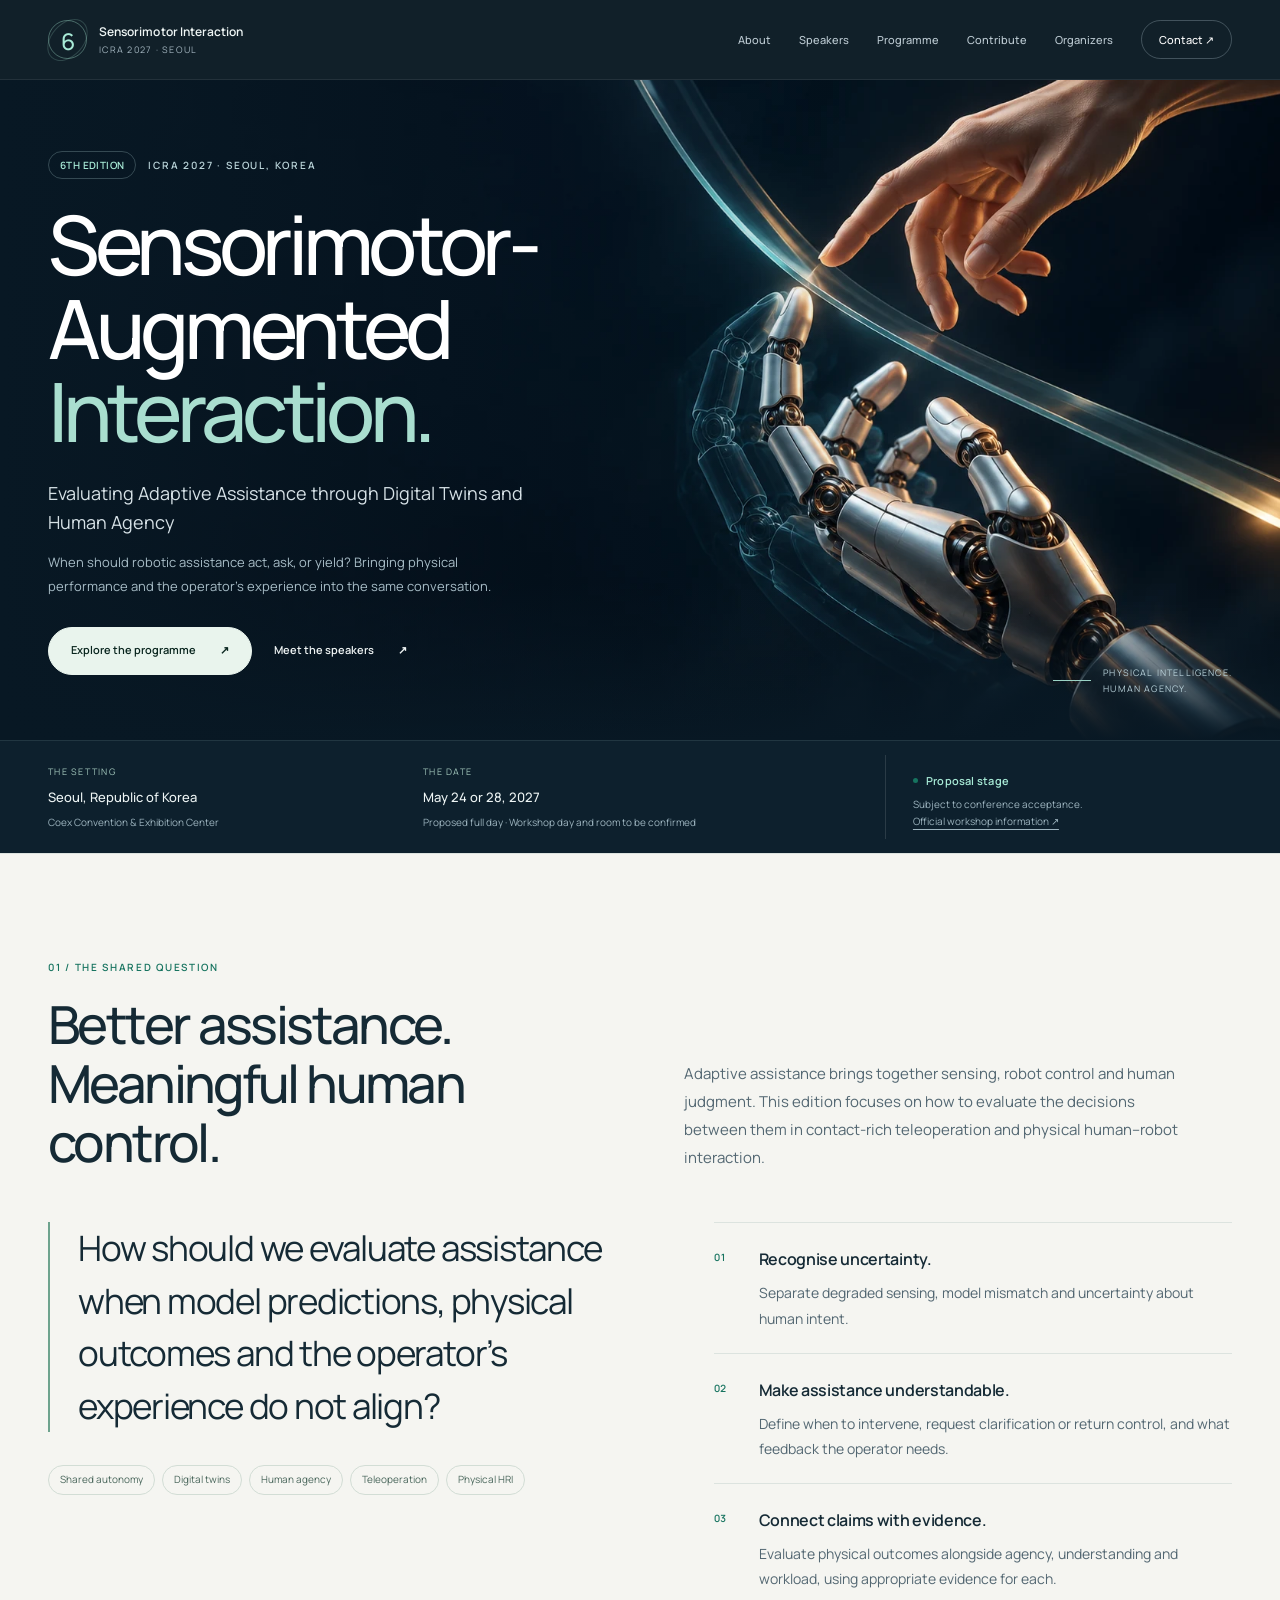
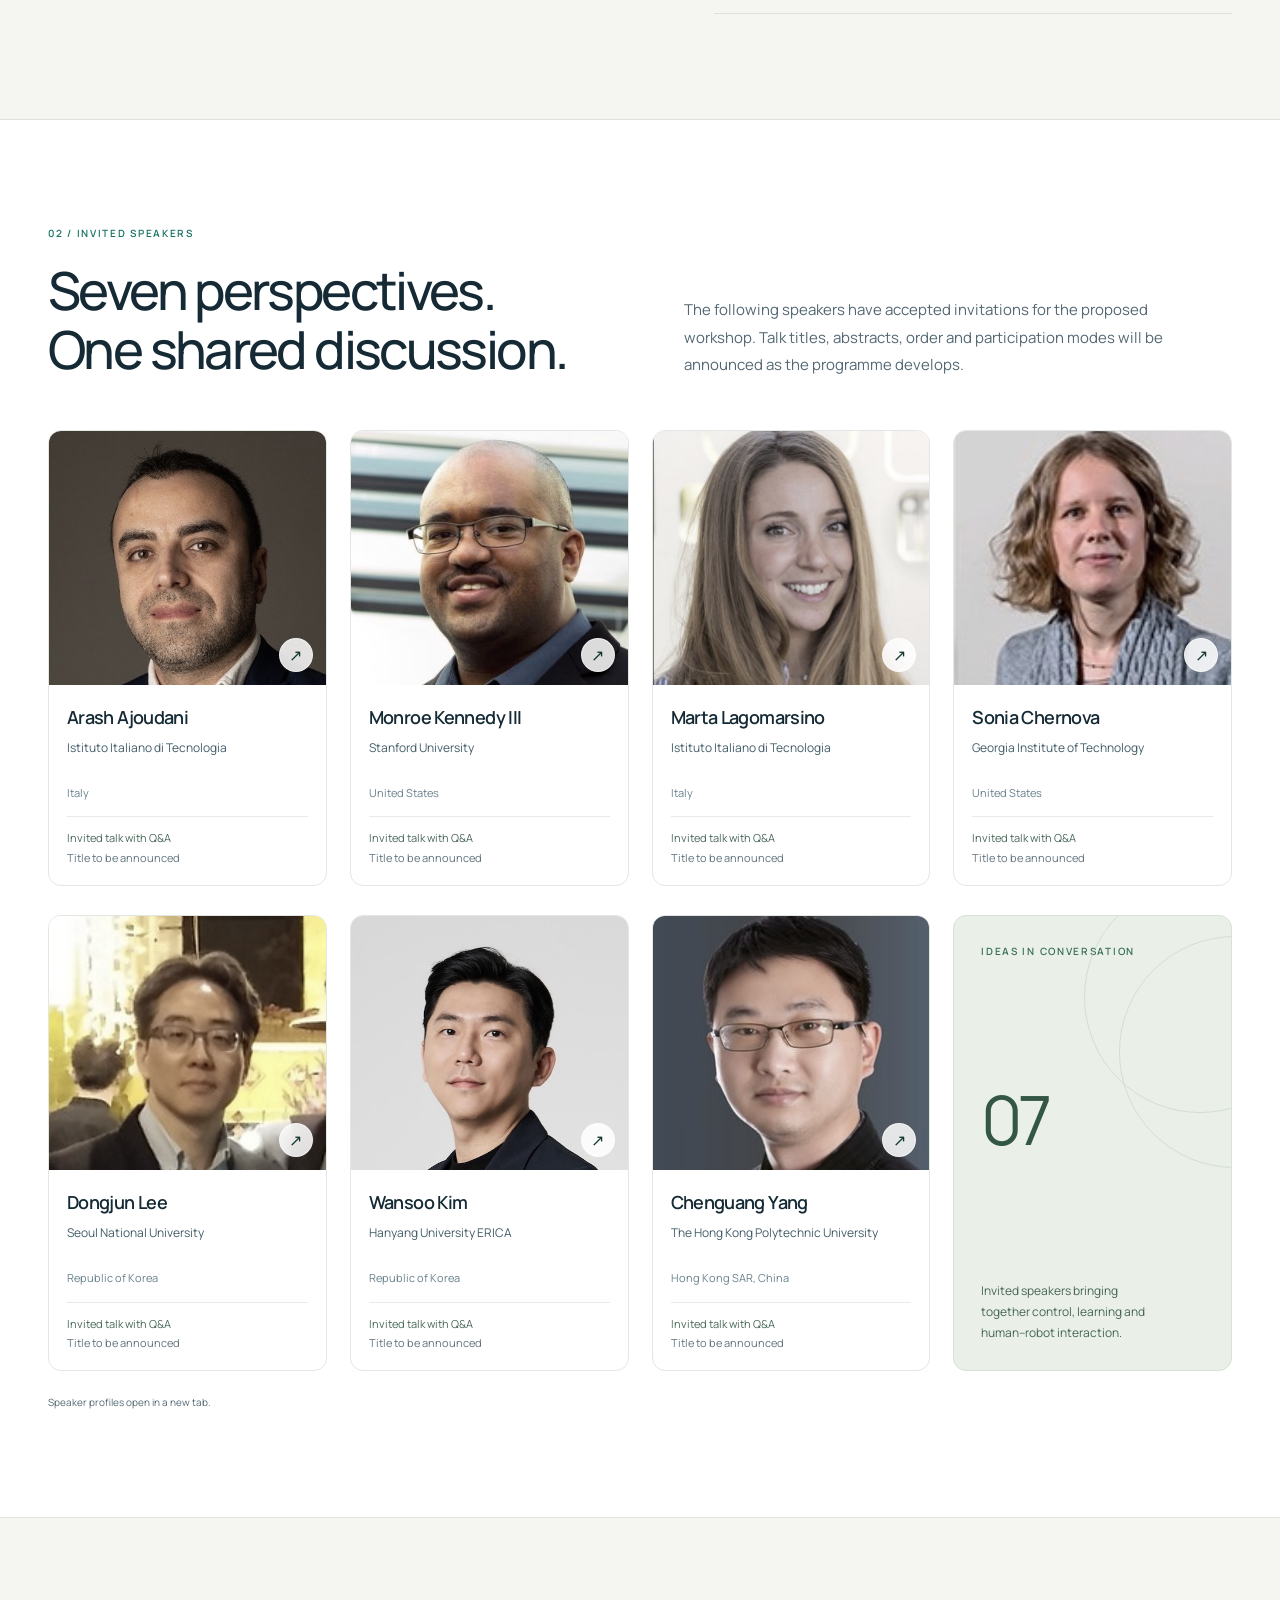
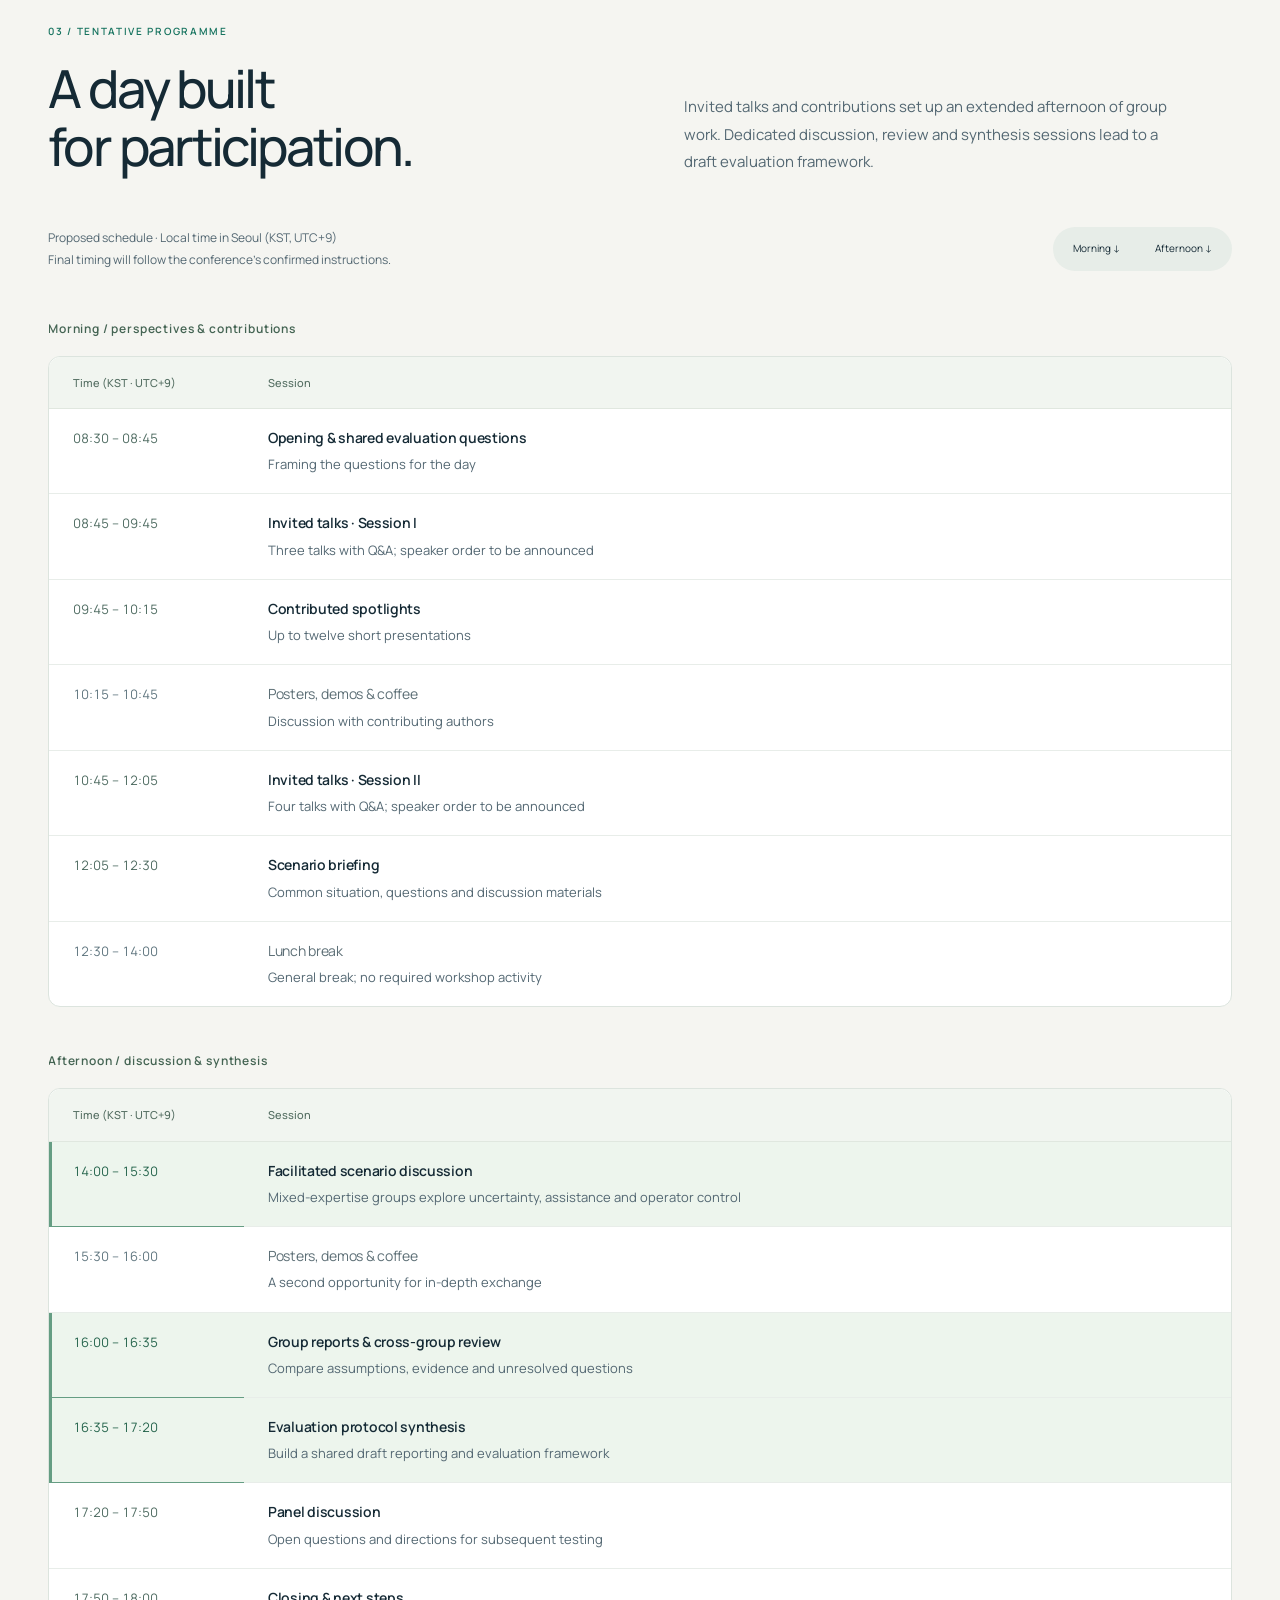
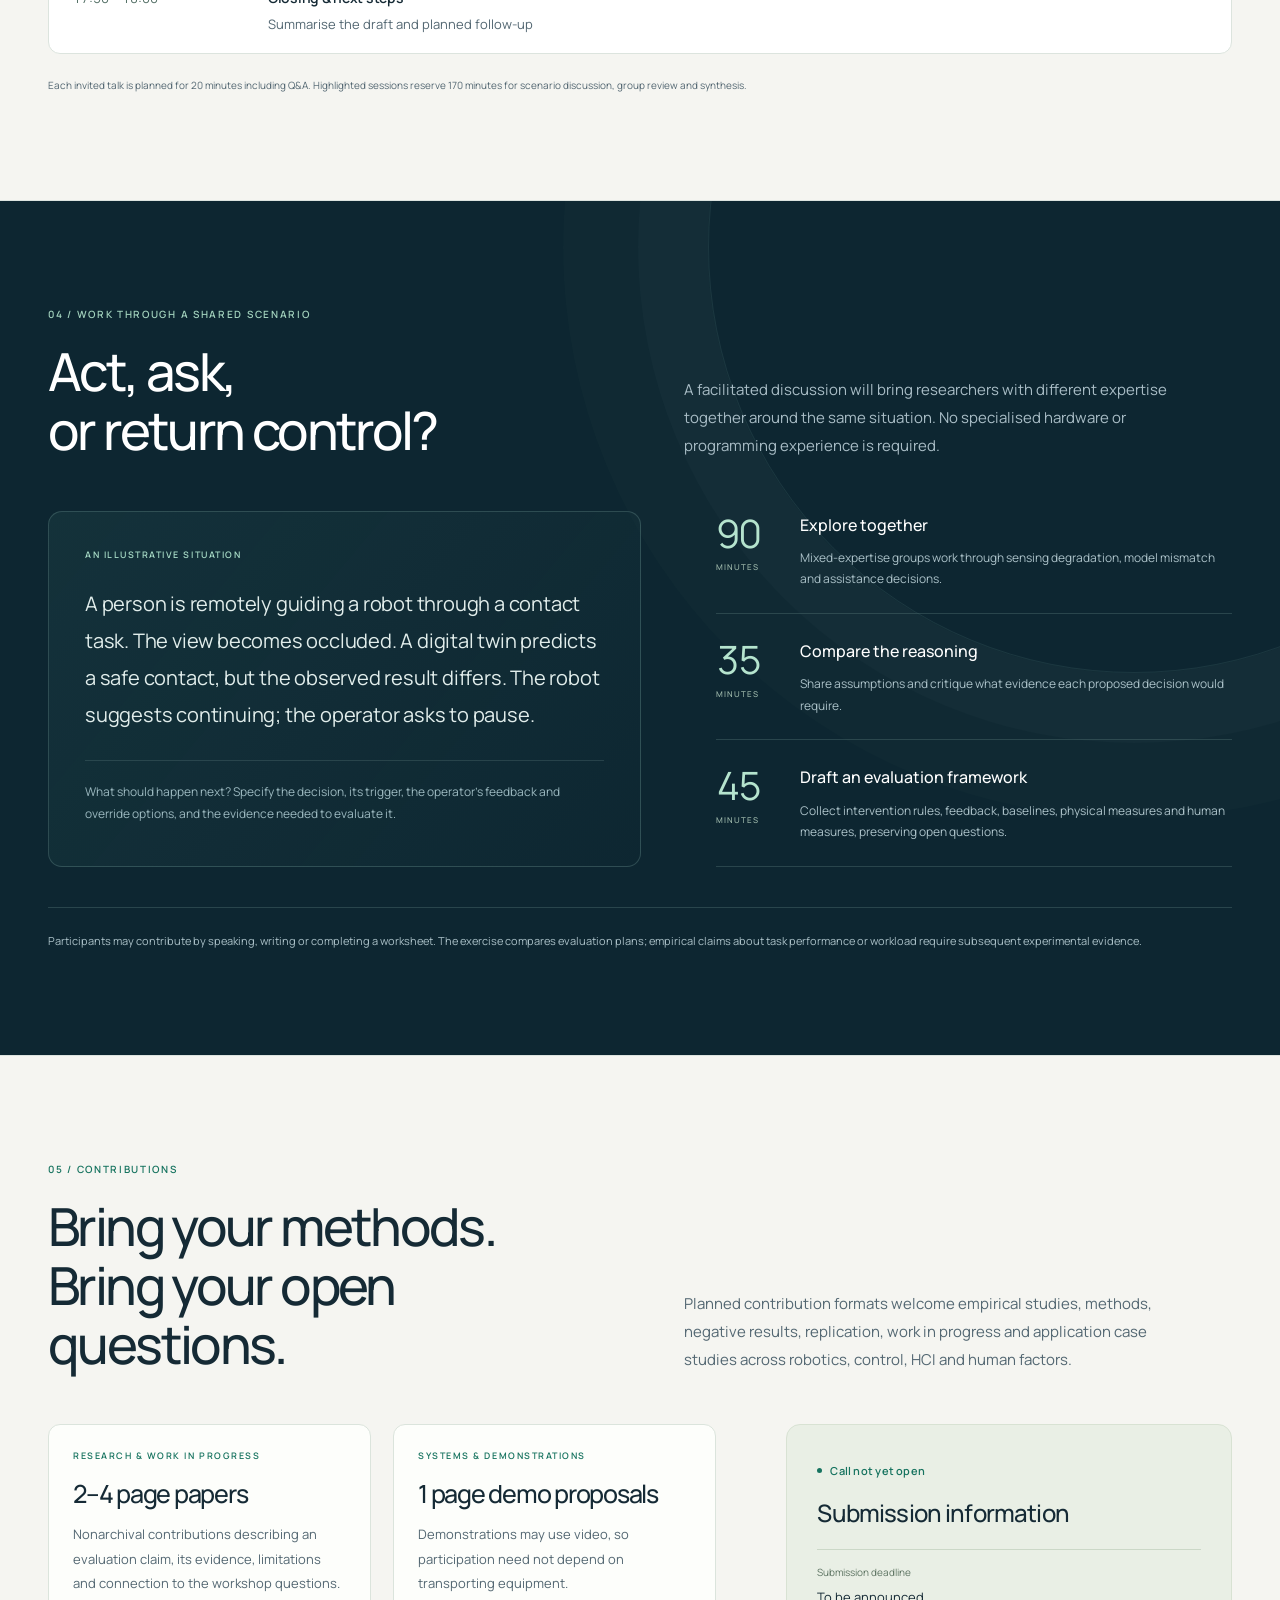
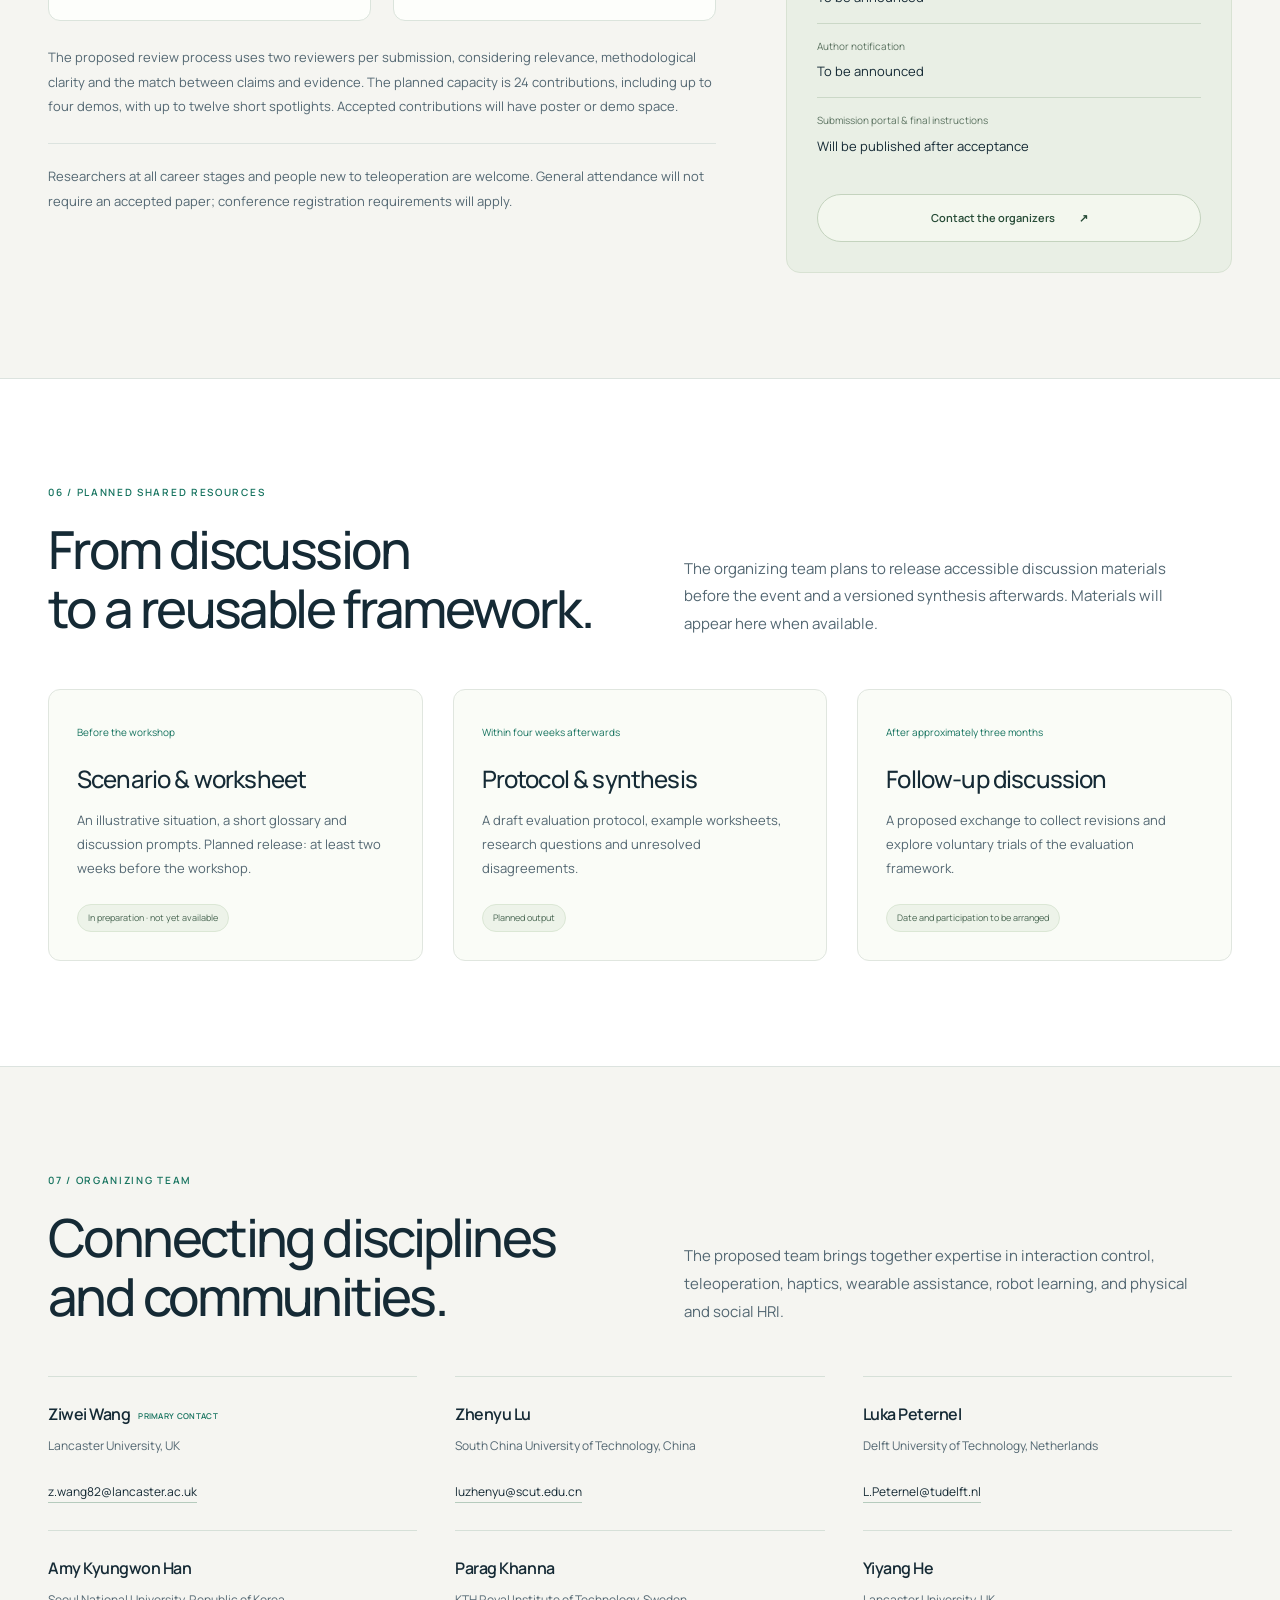
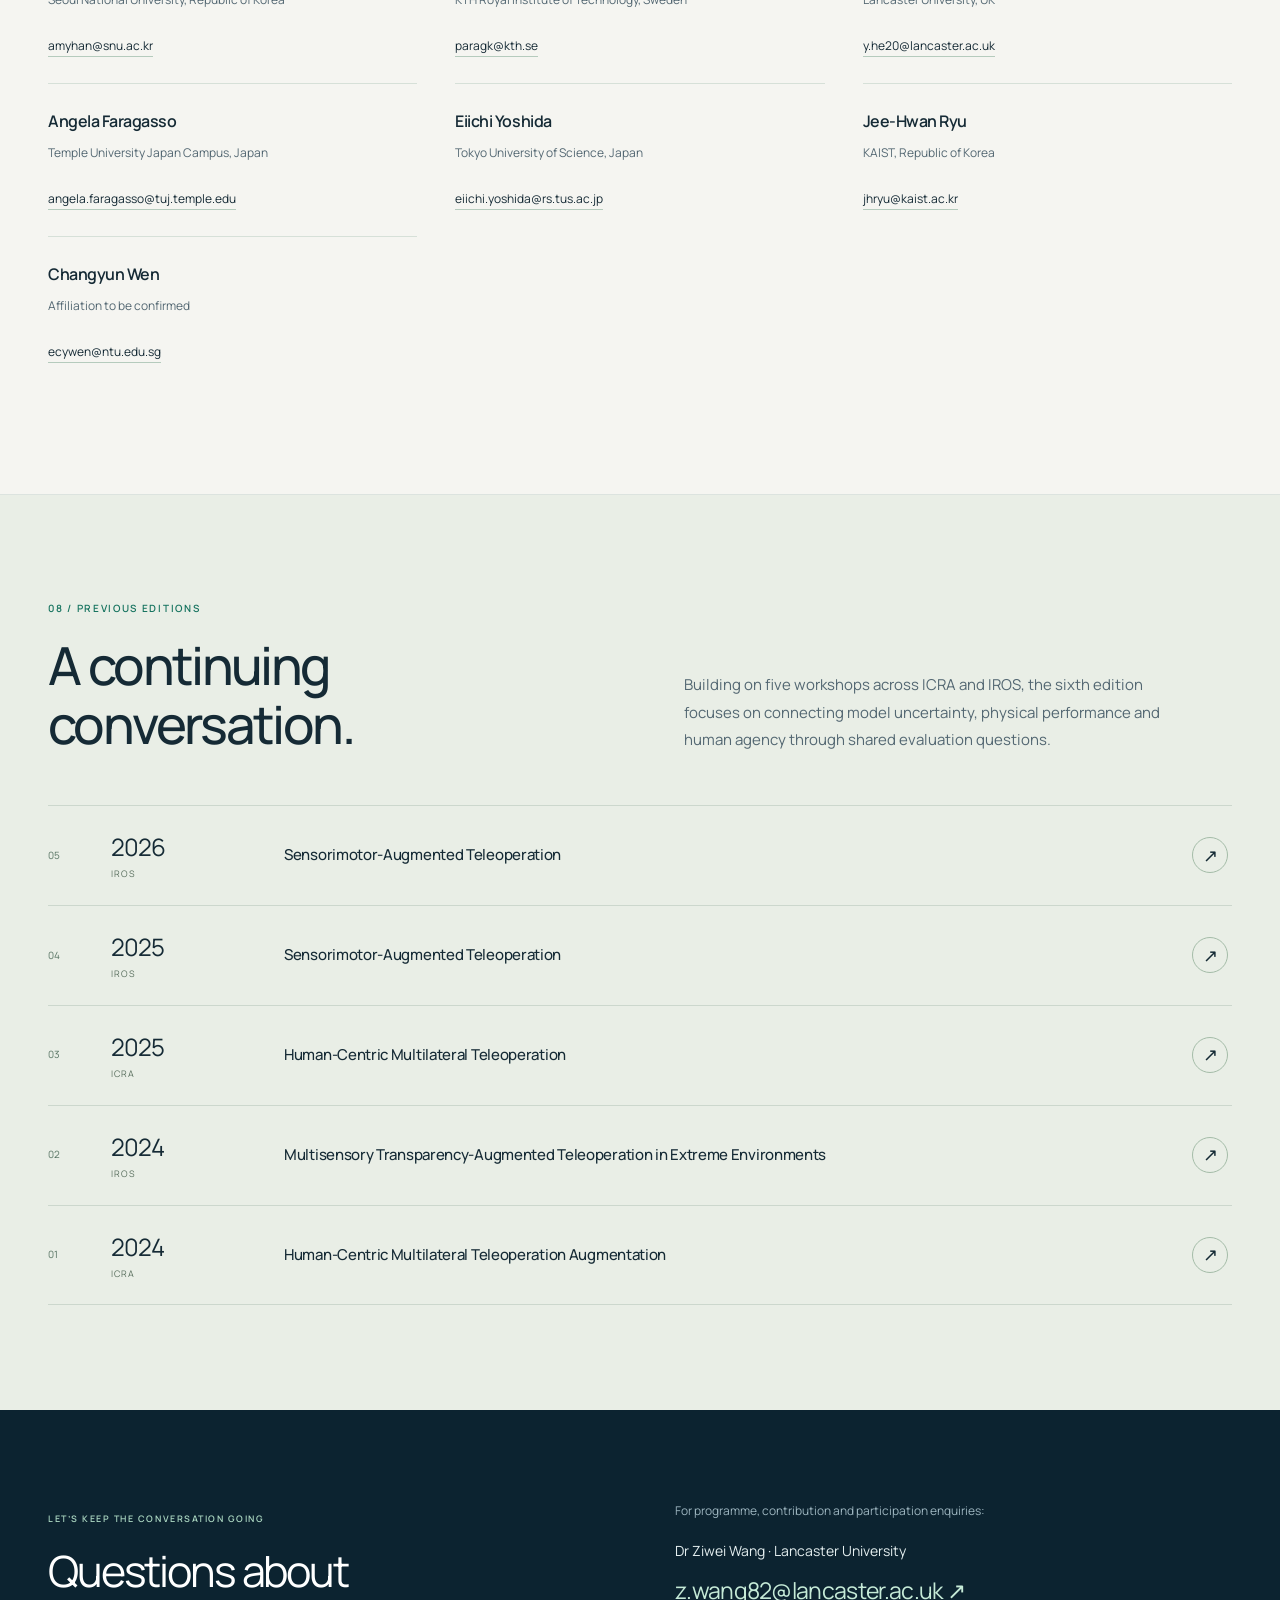
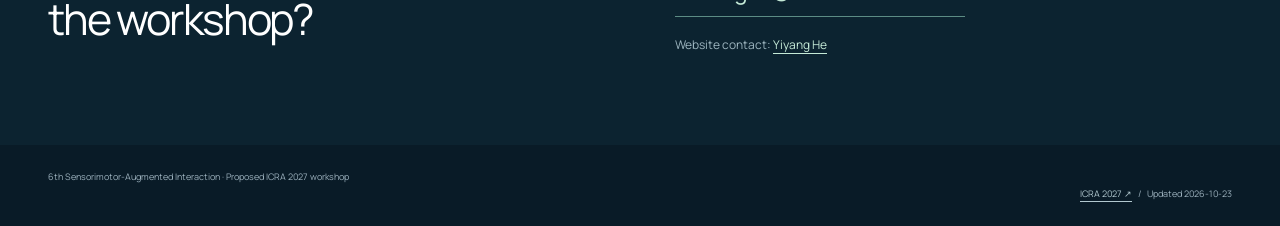
==== index.html @ 55c4aa2f "Refine workshop visual design and responsive presentation" ====
<!doctype html>
<html lang="en"><head><meta charset="utf-8"><meta name="viewport" content="width=device-width,initial-scale=1">
<title>6th Sensorimotor-Augmented Interaction | ICRA 2027 Workshop Proposal</title>
<meta name="description" content="Proposed ICRA 2027 workshop in Seoul on evaluating adaptive robotic assistance through digital twins and human agency. Speakers, tentative programme, contribution plans and organizers.">
<meta name="theme-color" content="#081824"><link rel="canonical" href="https://hyy2566.github.io/icra-workshop-6th-sai-2027/"><link rel="icon" href="favicon.svg" type="image/svg+xml">
<meta property="og:type" content="website"><meta property="og:title" content="6th Sensorimotor-Augmented Interaction · ICRA 2027"><meta property="og:description" content="Evaluating Adaptive Assistance through Digital Twins and Human Agency. Proposed full-day workshop, Seoul, May 2027."><meta property="og:url" content="https://hyy2566.github.io/icra-workshop-6th-sai-2027/">
<meta property="og:image" content="https://hyy2566.github.io/icra-workshop-6th-sai-2027/assets/hero-interaction-v2.webp"><meta property="og:image:alt" content="Conceptual illustration of human and robotic hands interacting through a digital twin">
<link rel="preload" href="assets/fonts/manrope-500.ttf" as="font" type="font/ttf" crossorigin><link rel="preload" href="assets/hero-interaction-v2.webp" as="image">
<link rel="stylesheet" href="style.css"><link rel="stylesheet" href="design.css"><script src="site.js" defer></script><noscript><style>.menu-toggle{display:none}@media(max-width:800px){.site-header{height:auto;position:static}.header-inner{flex-wrap:wrap;padding-block:18px}.nav{display:flex;position:static;padding:0;border:0}}</style></noscript></head>
<body><a class="skip" href="#main">Skip to content</a>
<header class="site-header"><div class="wrap header-inner"><a class="brand" href="#home" aria-label="6th Sensorimotor-Augmented Interaction home"><span class="brand-mark">6</span><span class="brand-text">Sensorimotor Interaction<small>ICRA 2027 · SEOUL</small></span></a>
<button class="menu-toggle" type="button" aria-expanded="false" aria-controls="main-nav">Menu +</button>
<nav class="nav" id="main-nav" aria-label="Main navigation"><a href="#about">About</a><a href="#speakers">Speakers</a><a href="#programme">Programme</a><a href="#contribute">Contribute</a><a href="#organizers">Organizers</a><a class="nav-contact" href="#contact">Contact ↗</a></nav></div></header>
<main id="main">
<section class="hero" id="home"><div class="hero-art"><img src="assets/hero-interaction-v2.webp" width="1672" height="941" alt="Conceptual illustration: a human hand and a robotic hand approaching a translucent digital twin" fetchpriority="high"></div><div class="wrap hero-main"><div class="hero-copy">
<span class="eyebrow hero-kicker"><span class="edition-pill">6th edition</span> ICRA 2027 · Seoul, Korea</span>
<h1><span>Sensorimotor-</span><span>Augmented</span><span class="hero-emphasis">Interaction.</span></h1>
<p class="subtitle">Evaluating Adaptive Assistance through Digital Twins and Human Agency</p>
<p class="intro">When should robotic assistance act, ask, or yield? Bringing physical performance and the operator’s experience into the same conversation.</p>
<div class="actions"><a class="button primary" href="#programme">Explore the programme <span aria-hidden="true">↗</span></a><a class="button secondary" href="#speakers">Meet the speakers <span aria-hidden="true">↗</span></a></div></div><div class="hero-caption">Physical intelligence.<br>Human agency.</div></div>
<div class="event-band"><div class="wrap event-strip"><div><span class="event-label">The setting</span><strong>Seoul, Republic of Korea</strong><small>Coex Convention &amp; Exhibition Center</small></div><div><span class="event-label">The date</span><strong>May 24 or 28, 2027</strong><small>Proposed full day · Workshop day and room to be confirmed</small></div><div class="status-cell"><span class="pill">Proposal stage</span><small>Subject to conference acceptance.<br><a href="https://2027.ieee-icra.org/contribute/call-for-workshop-and-tutorial/" target="_blank" rel="noopener noreferrer">Official workshop information ↗</a></small></div></div></div></section>

<section class="section" id="about"><div class="wrap"><div class="section-head"><div><span class="eyebrow">01 / The shared question</span><h2>Better assistance.<br>Meaningful human control.</h2></div><p>Adaptive assistance brings together sensing, robot control and human judgment. This edition focuses on how to evaluate the decisions between them in contact-rich teleoperation and physical human–robot interaction.</p></div>
<div class="question-panel"><div><p class="big-question">How should we evaluate assistance when model predictions, physical outcomes and the operator’s experience do not align?</p><div class="topic-tags"><span>Shared autonomy</span><span>Digital twins</span><span>Human agency</span><span>Teleoperation</span><span>Physical HRI</span></div></div>
<ol class="questions"><li><span class="num">01</span><div><strong>Recognise uncertainty.</strong><p>Separate degraded sensing, model mismatch and uncertainty about human intent.</p></div></li><li><span class="num">02</span><div><strong>Make assistance understandable.</strong><p>Define when to intervene, request clarification or return control, and what feedback the operator needs.</p></div></li><li><span class="num">03</span><div><strong>Connect claims with evidence.</strong><p>Evaluate physical outcomes alongside agency, understanding and workload, using appropriate evidence for each.</p></div></li></ol></div></div></section>

<section class="section speakers-section" id="speakers"><div class="wrap"><div class="section-head"><div><span class="eyebrow">02 / Invited speakers</span><h2>Seven perspectives.<br>One shared discussion.</h2></div><p>The following speakers have accepted invitations for the proposed workshop. Talk titles, abstracts, order and participation modes will be announced as the programme develops.</p></div>
<div class="speaker-grid"><article class="speaker" id="speaker-arash">
    <a class="speaker-portrait" href="https://www.iit.it/people-details/-/people/arash-ajoudani" target="_blank" rel="noopener noreferrer" aria-label="Arash Ajoudani: official profile (opens in a new tab)"><img class="speaker-photo" src="assets/people/arash.jpg" alt="Arash Ajoudani" width="360" height="360" loading="lazy"></a><div class="speaker-info">
    <h3><a href="https://www.iit.it/people-details/-/people/arash-ajoudani" target="_blank" rel="noopener noreferrer">Arash Ajoudani</a></h3>
    <p class="affiliation">Istituto Italiano di Tecnologia</p><p class="country">Italy</p>
    <p class="talk">Invited talk with Q&amp;A<br><span>Title to be announced</span></p></div></article><article class="speaker" id="speaker-monroe">
    <a class="speaker-portrait" href="https://profiles.stanford.edu/monroe-kennedy" target="_blank" rel="noopener noreferrer" aria-label="Monroe Kennedy III: official profile (opens in a new tab)"><img class="speaker-photo" src="assets/people/monroe.jpg" alt="Monroe Kennedy III" width="360" height="360" loading="lazy"></a><div class="speaker-info">
    <h3><a href="https://profiles.stanford.edu/monroe-kennedy" target="_blank" rel="noopener noreferrer">Monroe Kennedy III</a></h3>
    <p class="affiliation">Stanford University</p><p class="country">United States</p>
    <p class="talk">Invited talk with Q&amp;A<br><span>Title to be announced</span></p></div></article><article class="speaker" id="speaker-marta">
    <a class="speaker-portrait" href="https://www.iit.it/it/people-profile/-/people/marta-lagomarsino/" target="_blank" rel="noopener noreferrer" aria-label="Marta Lagomarsino: official profile (opens in a new tab)"><img class="speaker-photo" src="assets/people/marta.jpg" alt="Marta Lagomarsino" width="360" height="360" loading="lazy"></a><div class="speaker-info">
    <h3><a href="https://www.iit.it/it/people-profile/-/people/marta-lagomarsino/" target="_blank" rel="noopener noreferrer">Marta Lagomarsino</a></h3>
    <p class="affiliation">Istituto Italiano di Tecnologia</p><p class="country">Italy</p>
    <p class="talk">Invited talk with Q&amp;A<br><span>Title to be announced</span></p></div></article><article class="speaker" id="speaker-sonia">
    <a class="speaker-portrait" href="https://www.cc.gatech.edu/people/sonia-chernova" target="_blank" rel="noopener noreferrer" aria-label="Sonia Chernova: official profile (opens in a new tab)"><img class="speaker-photo" src="assets/people/sonia.jpg" alt="Sonia Chernova" width="360" height="360" loading="lazy"></a><div class="speaker-info">
    <h3><a href="https://www.cc.gatech.edu/people/sonia-chernova" target="_blank" rel="noopener noreferrer">Sonia Chernova</a></h3>
    <p class="affiliation">Georgia Institute of Technology</p><p class="country">United States</p>
    <p class="talk">Invited talk with Q&amp;A<br><span>Title to be announced</span></p></div></article><article class="speaker" id="speaker-dongjun">
    <a class="speaker-portrait" href="https://www.inrol.snu.ac.kr/dongjun-lee" target="_blank" rel="noopener noreferrer" aria-label="Dongjun Lee: official profile (opens in a new tab)"><img class="speaker-photo" src="assets/people/dongjun.jpg" alt="Dongjun Lee" width="360" height="360" loading="lazy"></a><div class="speaker-info">
    <h3><a href="https://www.inrol.snu.ac.kr/dongjun-lee" target="_blank" rel="noopener noreferrer">Dongjun Lee</a></h3>
    <p class="affiliation">Seoul National University</p><p class="country">Republic of Korea</p>
    <p class="talk">Invited talk with Q&amp;A<br><span>Title to be announced</span></p></div></article><article class="speaker" id="speaker-wansoo">
    <a class="speaker-portrait" href="https://harco.hanyang.ac.kr/team/" target="_blank" rel="noopener noreferrer" aria-label="Wansoo Kim: official profile (opens in a new tab)"><img class="speaker-photo" src="assets/people/wansoo.jpg" alt="Wansoo Kim" width="360" height="360" loading="lazy"></a><div class="speaker-info">
    <h3><a href="https://harco.hanyang.ac.kr/team/" target="_blank" rel="noopener noreferrer">Wansoo Kim</a></h3>
    <p class="affiliation">Hanyang University ERICA</p><p class="country">Republic of Korea</p>
    <p class="talk">Invited talk with Q&amp;A<br><span>Title to be announced</span></p></div></article><article class="speaker" id="speaker-chenguang">
    <a class="speaker-portrait" href="https://www.polyu.edu.hk/comp/people/academic-staff/prof-yang-chenguang-charlie/" target="_blank" rel="noopener noreferrer" aria-label="Chenguang Yang: official profile (opens in a new tab)"><img class="speaker-photo" src="assets/people/chenguang.jpg" alt="Chenguang Yang" width="360" height="360" loading="lazy"></a><div class="speaker-info">
    <h3><a href="https://www.polyu.edu.hk/comp/people/academic-staff/prof-yang-chenguang-charlie/" target="_blank" rel="noopener noreferrer">Chenguang Yang</a></h3>
    <p class="affiliation">The Hong Kong Polytechnic University</p><p class="country">Hong Kong SAR, China</p>
    <p class="talk">Invited talk with Q&amp;A<br><span>Title to be announced</span></p></div></article><aside class="speaker-note"><span class="eyebrow">Ideas in conversation</span><span class="large">07</span><p>Invited speakers bringing together control, learning and human–robot interaction.</p></aside></div>
<p class="footnote">Speaker profiles open in a new tab.</p></div></section>

<section class="section" id="programme"><div class="wrap"><div class="section-head"><div><span class="eyebrow">03 / Tentative programme</span><h2>A day built<br>for participation.</h2></div><p>Invited talks and contributions set up an extended afternoon of group work. Dedicated discussion, review and synthesis sessions lead to a draft evaluation framework.</p></div>
<div class="programme-top"><p>Proposed schedule · Local time in Seoul (KST, UTC+9)<br>Final timing will follow the conference’s confirmed instructions.</p><div class="programme-links"><a href="#morning">Morning ↓</a><a href="#afternoon">Afternoon ↓</a></div></div>
<table class="schedule" id="morning"><caption>Morning / perspectives & contributions</caption><thead><tr><th scope="col">Time (KST · UTC+9)</th><th scope="col">Session</th></tr></thead><tbody><tr class="talk"><td>08:30 – 08:45</td><td><span class="session-title">Opening &amp; shared evaluation questions</span><span class="session-detail">Framing the questions for the day</span></td></tr><tr class="talk"><td>08:45 – 09:45</td><td><span class="session-title">Invited talks · Session I</span><span class="session-detail">Three talks with Q&amp;A; speaker order to be announced</span></td></tr><tr class="talk"><td>09:45 – 10:15</td><td><span class="session-title">Contributed spotlights</span><span class="session-detail">Up to twelve short presentations</span></td></tr><tr class="break"><td>10:15 – 10:45</td><td><span class="session-title">Posters, demos &amp; coffee</span><span class="session-detail">Discussion with contributing authors</span></td></tr><tr class="talk"><td>10:45 – 12:05</td><td><span class="session-title">Invited talks · Session II</span><span class="session-detail">Four talks with Q&amp;A; speaker order to be announced</span></td></tr><tr class="talk"><td>12:05 – 12:30</td><td><span class="session-title">Scenario briefing</span><span class="session-detail">Common situation, questions and discussion materials</span></td></tr><tr class="break"><td>12:30 – 14:00</td><td><span class="session-title">Lunch break</span><span class="session-detail">General break; no required workshop activity</span></td></tr></tbody></table>
<table class="schedule" id="afternoon"><caption>Afternoon / discussion & synthesis</caption><thead><tr><th scope="col">Time (KST · UTC+9)</th><th scope="col">Session</th></tr></thead><tbody><tr class="interactive"><td>14:00 – 15:30</td><td><span class="session-title">Facilitated scenario discussion</span><span class="session-detail">Mixed-expertise groups explore uncertainty, assistance and operator control</span></td></tr><tr class="break"><td>15:30 – 16:00</td><td><span class="session-title">Posters, demos &amp; coffee</span><span class="session-detail">A second opportunity for in-depth exchange</span></td></tr><tr class="interactive"><td>16:00 – 16:35</td><td><span class="session-title">Group reports &amp; cross-group review</span><span class="session-detail">Compare assumptions, evidence and unresolved questions</span></td></tr><tr class="interactive"><td>16:35 – 17:20</td><td><span class="session-title">Evaluation protocol synthesis</span><span class="session-detail">Build a shared draft reporting and evaluation framework</span></td></tr><tr class="talk"><td>17:20 – 17:50</td><td><span class="session-title">Panel discussion</span><span class="session-detail">Open questions and directions for subsequent testing</span></td></tr><tr class="talk"><td>17:50 – 18:00</td><td><span class="session-title">Closing &amp; next steps</span><span class="session-detail">Summarise the draft and planned follow-up</span></td></tr></tbody></table>
<p class="footnote">Each invited talk is planned for 20 minutes including Q&amp;A. Highlighted sessions reserve 170 minutes for scenario discussion, group review and synthesis.</p></div></section>

<section class="section discussion" id="discussion"><div class="wrap"><div class="section-head"><div><span class="eyebrow">04 / Work through a shared scenario</span><h2>Act, ask,<br>or return control?</h2></div><p>A facilitated discussion will bring researchers with different expertise together around the same situation. No specialised hardware or programming experience is required.</p></div>
<div class="discussion-layout"><div class="scenario"><span class="eyebrow">An illustrative situation</span><p>A person is remotely guiding a robot through a contact task. The view becomes occluded. A digital twin predicts a safe contact, but the observed result differs. The robot suggests continuing; the operator asks to pause.</p><small>What should happen next? Specify the decision, its trigger, the operator’s feedback and override options, and the evidence needed to evaluate it.</small></div>
<ol class="discussion-steps"><li><span class="minutes">90<small>MINUTES</small></span><div><strong>Explore together</strong><p>Mixed-expertise groups work through sensing degradation, model mismatch and assistance decisions.</p></div></li><li><span class="minutes">35<small>MINUTES</small></span><div><strong>Compare the reasoning</strong><p>Share assumptions and critique what evidence each proposed decision would require.</p></div></li><li><span class="minutes">45<small>MINUTES</small></span><div><strong>Draft an evaluation framework</strong><p>Collect intervention rules, feedback, baselines, physical measures and human measures, preserving open questions.</p></div></li></ol></div>
<p class="participation-note">Participants may contribute by speaking, writing or completing a worksheet. The exercise compares evaluation plans; empirical claims about task performance or workload require subsequent experimental evidence.</p></div></section>

<section class="section" id="contribute"><div class="wrap"><div class="section-head"><div><span class="eyebrow">05 / Contributions</span><h2>Bring your methods.<br>Bring your open questions.</h2></div><p>Planned contribution formats welcome empirical studies, methods, negative results, replication, work in progress and application case studies across robotics, control, HCI and human factors.</p></div>
<div class="contribution-layout"><div><div class="format-list"><article><span class="eyebrow">Research &amp; work in progress</span><h3>2–4 page papers</h3><p>Nonarchival contributions describing an evaluation claim, its evidence, limitations and connection to the workshop questions.</p></article><article><span class="eyebrow">Systems &amp; demonstrations</span><h3>1 page demo proposals</h3><p>Demonstrations may use video, so participation need not depend on transporting equipment.</p></article></div><p class="review-copy">The proposed review process uses two reviewers per submission, considering relevance, methodological clarity and the match between claims and evidence. The planned capacity is 24 contributions, including up to four demos, with up to twelve short spotlights. Accepted contributions will have poster or demo space.</p><p class="review-copy">Researchers at all career stages and people new to teleoperation are welcome. General attendance will not require an accepted paper; conference registration requirements will apply.</p></div>
<aside class="call-status"><span class="pill">Call not yet open</span><h3>Submission information</h3><dl><div><dt>Submission deadline</dt><dd>To be announced</dd></div><div><dt>Author notification</dt><dd>To be announced</dd></div><div><dt>Submission portal &amp; final instructions</dt><dd>Will be published after acceptance</dd></div></dl><a class="button secondary" href="mailto:z.wang82@lancaster.ac.uk?subject=ICRA%202027%20workshop%20enquiry">Contact the organizers <span aria-hidden="true">↗</span></a></aside></div></div></section>

<section class="section speakers-section" id="resources"><div class="wrap"><div class="section-head"><div><span class="eyebrow">06 / Planned shared resources</span><h2>From discussion<br>to a reusable framework.</h2></div><p>The organizing team plans to release accessible discussion materials before the event and a versioned synthesis afterwards. Materials will appear here when available.</p></div>
<div class="resource-list"><article class="resource-item"><small>Before the workshop</small><h3>Scenario &amp; worksheet</h3><p>An illustrative situation, a short glossary and discussion prompts. Planned release: at least two weeks before the workshop.</p><span class="resource-status">In preparation · not yet available</span></article><article class="resource-item"><small>Within four weeks afterwards</small><h3>Protocol &amp; synthesis</h3><p>A draft evaluation protocol, example worksheets, research questions and unresolved disagreements.</p><span class="resource-status">Planned output</span></article><article class="resource-item"><small>After approximately three months</small><h3>Follow-up discussion</h3><p>A proposed exchange to collect revisions and explore voluntary trials of the evaluation framework.</p><span class="resource-status">Date and participation to be arranged</span></article></div></div></section>

<section class="section" id="organizers"><div class="wrap"><div class="section-head"><div><span class="eyebrow">07 / Organizing team</span><h2>Connecting disciplines<br>and communities.</h2></div><p>The proposed team brings together expertise in interaction control, teleoperation, haptics, wearable assistance, robot learning, and physical and social HRI.</p></div><div class="organizer-grid"><article class="organizer"><h3>Ziwei Wang<span class="role">Primary contact</span></h3><p>Lancaster University, UK</p><a href="mailto:z.wang82@lancaster.ac.uk">z.wang82@lancaster.ac.uk</a></article><article class="organizer"><h3>Zhenyu Lu</h3><p>South China University of Technology, China</p><a href="mailto:luzhenyu@scut.edu.cn">luzhenyu@scut.edu.cn</a></article><article class="organizer"><h3>Luka Peternel</h3><p>Delft University of Technology, Netherlands</p><a href="mailto:L.Peternel@tudelft.nl">L.Peternel@tudelft.nl</a></article><article class="organizer"><h3>Amy Kyungwon Han</h3><p>Seoul National University, Republic of Korea</p><a href="mailto:amyhan@snu.ac.kr">amyhan@snu.ac.kr</a></article><article class="organizer"><h3>Parag Khanna</h3><p>KTH Royal Institute of Technology, Sweden</p><a href="mailto:paragk@kth.se">paragk@kth.se</a></article><article class="organizer"><h3>Yiyang He</h3><p>Lancaster University, UK</p><a href="mailto:y.he20@lancaster.ac.uk">y.he20@lancaster.ac.uk</a></article><article class="organizer"><h3>Angela Faragasso</h3><p>Temple University Japan Campus, Japan</p><a href="mailto:angela.faragasso@tuj.temple.edu">angela.faragasso@tuj.temple.edu</a></article><article class="organizer"><h3>Eiichi Yoshida</h3><p>Tokyo University of Science, Japan</p><a href="mailto:eiichi.yoshida@rs.tus.ac.jp">eiichi.yoshida@rs.tus.ac.jp</a></article><article class="organizer"><h3>Jee-Hwan Ryu</h3><p>KAIST, Republic of Korea</p><a href="mailto:jhryu@kaist.ac.kr">jhryu@kaist.ac.kr</a></article><article class="organizer"><h3>Changyun Wen</h3><p>Affiliation to be confirmed</p><a href="mailto:ecywen@ntu.edu.sg">ecywen@ntu.edu.sg</a></article></div></div></section>

<section class="section previous-section" id="previous"><div class="wrap"><div class="section-head"><div><span class="eyebrow">08 / Previous editions</span><h2>A continuing conversation.</h2></div><p>Building on five workshops across ICRA and IROS, the sixth edition focuses on connecting model uncertainty, physical performance and human agency through shared evaluation questions.</p></div><div><a class="edition" href="https://hyy2566.github.io/iros-workshop-5th-sat-2026/" target="_blank" rel="noopener noreferrer"><span class="edition-no">05</span><span class="year">2026<small>IROS</small></span><strong>Sensorimotor-Augmented Teleoperation</strong><span class="arrow" aria-hidden="true">↗</span></a><a class="edition" href="https://sites.google.com/view/iros-workshop-4th-sat-2025" target="_blank" rel="noopener noreferrer"><span class="edition-no">04</span><span class="year">2025<small>IROS</small></span><strong>Sensorimotor-Augmented Teleoperation</strong><span class="arrow" aria-hidden="true">↗</span></a><a class="edition" href="https://sites.google.com/view/icra-2025-workshop/home" target="_blank" rel="noopener noreferrer"><span class="edition-no">03</span><span class="year">2025<small>ICRA</small></span><strong>Human-Centric Multilateral Teleoperation</strong><span class="arrow" aria-hidden="true">↗</span></a><a class="edition" href="https://sites.google.com/view/iros24-ws-multisensory/home" target="_blank" rel="noopener noreferrer"><span class="edition-no">02</span><span class="year">2024<small>IROS</small></span><strong>Multisensory Transparency-Augmented Teleoperation in Extreme Environments</strong><span class="arrow" aria-hidden="true">↗</span></a><a class="edition" href="https://sites.google.com/view/humancentricicra2024/home" target="_blank" rel="noopener noreferrer"><span class="edition-no">01</span><span class="year">2024<small>ICRA</small></span><strong>Human-Centric Multilateral Teleoperation Augmentation</strong><span class="arrow" aria-hidden="true">↗</span></a></div></div></section>

<section class="contact" id="contact"><div class="wrap contact-inner"><div><span class="eyebrow">Let’s keep the conversation going</span><h2>Questions about<br>the workshop?</h2></div><div><p>For programme, contribution and participation enquiries:</p><p class="contact-name">Dr Ziwei Wang · Lancaster University</p><a class="contact-email" href="mailto:z.wang82@lancaster.ac.uk">z.wang82@lancaster.ac.uk ↗</a><p>Website contact: <a href="mailto:y.he20@lancaster.ac.uk">Yiyang He</a></p></div></div></section>
</main><footer class="footer"><div class="wrap footer-inner"><p>6th Sensorimotor-Augmented Interaction · Proposed ICRA 2027 workshop</p><p><a href="https://2027.ieee-icra.org/" target="_blank" rel="noopener noreferrer">ICRA 2027 ↗</a> &nbsp; / &nbsp; Updated 2026-10-23</p></div></footer>
</body></html>
---- style.css ----
@charset "UTF-8";
:root{--ink:#102b3d;--muted:#50636e;--paper:#f7f5ef;--white:#fff;--navy:#102c3b;--line:#d5ddd9;--mint:#7edbcc;--coral:#c7492c;--pale:#e7f2ed;--max:1180px}
*{box-sizing:border-box}html{scroll-behavior:smooth;scroll-padding-top:100px}body{margin:0;color:var(--ink);background:var(--paper);font-family:"Segoe UI",Arial,sans-serif;font-size:16px;line-height:1.65}a{color:inherit;text-underline-offset:4px}a:hover{color:var(--coral)}button{font:inherit}button,a{-webkit-tap-highlight-color:transparent}button:focus-visible,a:focus-visible,summary:focus-visible{outline:3px solid #c7492c;outline-offset:5px}img{display:block;max-width:100%}h1,h2,h3,p{margin:0}h1,h2,h3{line-height:1.12;letter-spacing:-.035em}h2{font-size:clamp(32px,4vw,48px);font-weight:600}h3{font-size:22px;font-weight:600}p+p{margin-top:17px}.wrap{width:min(var(--max),calc(100% - 80px));margin-inline:auto}.eyebrow{display:block;font-size:12px;font-weight:700;letter-spacing:.16em;text-transform:uppercase;line-height:1.6}.muted{color:var(--muted)}.skip{position:fixed;left:12px;top:-100px;z-index:99;background:white;padding:10px}.skip:focus{top:10px}.site-header{height:84px;background:var(--paper);border-bottom:1px solid var(--line);position:sticky;top:0;z-index:20}.header-inner{height:100%;display:flex;justify-content:space-between;align-items:center;gap:20px}.brand{display:flex;align-items:center;gap:12px;text-decoration:none}.brand-mark{display:grid;place-items:center;width:38px;height:38px;background:var(--navy);color:var(--mint);font-weight:650;font-size:19px;letter-spacing:-.06em;border-radius:50%}.brand-text{font-size:14px;line-height:1.25;font-weight:650}.brand-text small{display:block;font-weight:400;font-size:11px;letter-spacing:.11em;margin-top:4px}.nav{display:flex;align-items:center;gap:25px}.nav a{font-size:13px;font-weight:600;text-decoration:none}.nav a[aria-current]{color:var(--coral)}.nav .nav-contact{padding:8px 13px;border:1px solid var(--ink)}.menu-toggle{display:none;border:1px solid var(--line);background:transparent;padding:7px 12px;cursor:pointer}.hero{padding:64px 0 56px}.hero-grid{display:grid;grid-template-columns:1.12fr 1fr;align-items:center;gap:46px}.hero-kicker{color:var(--coral);margin-bottom:20px}.hero h1{font-size:clamp(46px,5.4vw,70px);font-weight:600;line-height:1.04;letter-spacing:-.05em}.hero h1 span{display:block}.hero .subtitle{font-size:20px;line-height:1.5;max-width:540px;margin-top:25px}.hero .intro{max-width:480px;color:var(--muted);font-size:15px;margin-top:16px}.actions{display:flex;flex-wrap:wrap;gap:12px;margin-top:28px}.button{display:inline-flex;justify-content:center;align-items:center;gap:22px;text-decoration:none;font-size:13px;font-weight:600;line-height:1.35;padding:15px 18px;min-height:48px;border:1px solid var(--ink);transition:background .2s,color .2s}.button.primary{background:var(--ink);color:white}.button.primary:hover{background:#244b5d;color:white}.button.secondary:hover{background:#e9ece7;color:var(--ink)}.hero-visual{background:var(--navy);color:white;position:relative;border-radius:2px;overflow:hidden}.visual-top{display:flex;justify-content:space-between;padding:20px 23px 0;font-size:10px;text-transform:uppercase;letter-spacing:.14em;color:#bed3d9}.hero-visual svg{width:100%;height:auto;display:block}.visual-bottom{padding:0 24px 24px;display:flex;align-items:center;gap:12px;font-size:12px;color:#e0eeed;line-height:1.45}.visual-dot{width:7px;height:7px;border-radius:100%;background:var(--mint);flex-shrink:0}.event-strip{display:grid;grid-template-columns:1fr 1.4fr 1.1fr;margin-top:45px;border-top:1px solid var(--line);padding-top:25px;gap:25px}.event-strip strong{display:block;font-size:15px;font-weight:600}.event-strip small{display:block;color:var(--muted);font-size:12px;margin-top:3px}.pill{display:inline-flex;align-items:center;gap:8px;color:var(--coral);font-size:12px;letter-spacing:.02em;font-weight:650}.pill:before{content:"";width:7px;height:7px;border-radius:50%;background:var(--coral)}section{scroll-margin-top:105px}.section{padding:90px 0;border-top:1px solid var(--line)}.section-head{display:grid;grid-template-columns:1fr 1fr;gap:70px;align-items:end;margin-bottom:42px}.section-head .eyebrow{margin-bottom:13px;color:var(--coral)}.section-head>p{font-size:16px;color:var(--muted);max-width:520px}.question-panel{display:grid;grid-template-columns:1.2fr 1fr;gap:64px;align-items:start}.big-question{font-size:clamp(25px,3vw,37px);line-height:1.3;letter-spacing:-.025em;font-weight:500;max-width:650px}.questions{margin:0;padding:0;list-style:none;border-top:1px solid var(--line)}.questions li{padding:19px 0;display:grid;grid-template-columns:30px 1fr;gap:12px;border-bottom:1px solid var(--line)}.questions .num{font-size:12px;color:var(--coral);padding-top:3px;font-weight:600}.questions strong{font-size:17px;font-weight:600;display:block;margin-bottom:5px}.questions p{font-size:14px;color:var(--muted)}.topic-tags{display:flex;flex-wrap:wrap;gap:9px;margin-top:32px}.topic-tags span{border:1px solid var(--line);border-radius:30px;padding:5px 12px;font-size:12px}.speakers-section{background:#fff}.speaker-grid{display:grid;grid-template-columns:repeat(4,minmax(0,1fr));gap:35px 24px}.speaker-photo{width:100%;aspect-ratio:1/1;object-fit:cover;object-position:center 25%;background:#e5ece7;filter:saturate(.65);transition:filter .2s}.speaker:hover .speaker-photo{filter:saturate(1)}.speaker h3{font-size:19px;letter-spacing:-.02em;margin-top:17px}.speaker h3 a{text-decoration:none}.speaker h3 .arrow{font-size:16px;color:var(--coral);margin-left:5px}.speaker .affiliation{font-size:13px;line-height:1.5;margin-top:7px;min-height:40px}.speaker .country{font-size:12px;color:var(--muted);margin-top:2px}.speaker .talk{font-size:12px;color:var(--muted);border-top:1px solid var(--line);padding-top:10px;margin-top:13px}.speaker-note{background:var(--pale);padding:26px;display:flex;flex-direction:column;justify-content:space-between;min-height:240px}.speaker-note .large{font-size:42px;line-height:1.2;letter-spacing:-.06em}.speaker-note p{font-size:14px;color:var(--muted);line-height:1.6}.footnote{font-size:12px;color:var(--muted);margin-top:24px;max-width:900px}.programme-top{display:flex;align-items:center;justify-content:space-between;border-bottom:1px solid var(--ink);gap:20px;padding-bottom:16px}.programme-top p{font-size:13px;color:var(--muted)}.programme-links{display:flex;gap:8px}.programme-links a{font-size:12px;text-decoration:none;border:1px solid var(--line);padding:6px 12px}.programme-links a:hover{background:var(--pale)}.schedule{width:100%;border-collapse:collapse}.schedule caption{text-align:left;padding:23px 0 10px;font-size:13px;font-weight:650;letter-spacing:.06em}.schedule th{text-align:left;padding:12px 18px 12px 0;font-size:12px;font-weight:600;color:var(--muted);border-bottom:1px solid var(--line)}.schedule td{padding:16px 18px 16px 0;border-bottom:1px solid var(--line);vertical-align:top}.schedule td:first-child{width:180px;font-size:14px;font-variant-numeric:tabular-nums;white-space:nowrap}.schedule .session-title{font-size:16px;font-weight:600;line-height:1.4;display:block}.schedule .session-detail{display:block;color:var(--muted);font-size:13px;margin-top:3px}.schedule .interactive{background:var(--pale)}.schedule .interactive td:first-child{padding-left:13px;border-left:3px solid #218476}.schedule .break .session-title{font-weight:400;color:var(--muted)}.discussion{background:var(--navy);color:#fff}.discussion .section-head .eyebrow{color:var(--mint)}.discussion .section-head>p{color:#c1d2d8}.discussion-layout{display:grid;grid-template-columns:1.2fr 1fr;gap:65px}.scenario{border:1px solid #46616e;padding:30px}.scenario .eyebrow{color:var(--mint);margin-bottom:18px}.scenario p{font-size:19px;line-height:1.6}.scenario small{display:block;color:#bbd0d5;margin-top:25px;line-height:1.6;font-size:13px}.discussion-steps{list-style:none;margin:0;padding:0}.discussion-steps li{display:grid;grid-template-columns:50px 1fr;gap:16px;border-bottom:1px solid #46616e;padding:20px 0}.discussion-steps li:first-child{padding-top:0}.discussion-steps .minutes{font-size:26px;color:var(--mint);line-height:1.2;letter-spacing:-.04em}.minutes small{display:block;font-size:10px;letter-spacing:.08em;margin-top:4px}.discussion-steps strong{font-size:17px;font-weight:600}.discussion-steps p{color:#c1d2d8;font-size:13px;margin-top:5px}.participation-note{margin-top:34px;padding-top:20px;border-top:1px solid #46616e;font-size:13px;color:#c1d2d8}.contribution-layout{display:grid;grid-template-columns:1.5fr 1fr;gap:65px}.format-list{display:grid;grid-template-columns:1fr 1fr;gap:28px;border-top:1px solid var(--line);padding-top:23px}.format-list h3{font-size:23px}.format-list p{font-size:14px;color:var(--muted);margin-top:12px}.format-list .eyebrow{color:var(--coral);margin-bottom:8px}.review-copy{margin-top:28px;font-size:14px;color:var(--muted);border-top:1px solid var(--line);padding-top:23px}.call-status{padding:28px;background:#fff;border-top:3px solid var(--coral)}.call-status h3{margin:14px 0 17px}.call-status dl{margin:0}.call-status dl div{padding:13px 0;border-top:1px solid var(--line)}.call-status dt{font-size:12px;color:var(--muted)}.call-status dd{margin:3px 0 0;font-size:15px}.call-status .button{margin-top:22px;width:100%}.resource-list{display:grid;grid-template-columns:repeat(3,1fr);gap:36px}.resource-item{border-top:2px solid var(--ink);padding-top:19px}.resource-item small{font-size:12px;color:var(--coral)}.resource-item h3{font-size:23px;margin:15px 0}.resource-item p{font-size:14px;color:var(--muted)}.resource-item .resource-status{display:block;margin-top:20px;color:var(--muted);font-size:12px}.organizer-grid{display:grid;grid-template-columns:1fr 1fr;gap:0 55px}.organizer{padding:23px 0;border-top:1px solid var(--line)}.organizer h3{font-size:19px;letter-spacing:-.02em}.organizer .role{display:inline-block;font-size:10px;letter-spacing:.05em;text-transform:uppercase;color:var(--coral);font-weight:650;margin-left:9px;vertical-align:middle}.organizer p{font-size:14px;color:var(--muted);margin-top:6px}.organizer a{font-size:13px}.previous-section{background:#ebece5}.edition{display:grid;grid-template-columns:40px 140px 1fr 30px;gap:20px;align-items:center;padding:24px 0;border-top:1px solid #c5cec8;text-decoration:none}.edition:last-child{border-bottom:1px solid #c5cec8}.edition .edition-no{font-size:12px;color:var(--muted)}.edition .year{font-size:21px;letter-spacing:-.03em;line-height:1.3}.edition .year small{font-size:12px;display:block;letter-spacing:0;color:var(--muted);margin-top:4px}.edition strong{font-weight:500;font-size:17px;line-height:1.4}.edition .arrow{font-size:24px}.contact{padding:65px 0;background:var(--navy);color:white}.contact-inner{display:grid;grid-template-columns:1fr 1fr;gap:40px;align-items:center}.contact .eyebrow{color:var(--mint);margin-bottom:16px}.contact h2{font-size:37px}.contact p{color:#c1d2d8;font-size:14px}.contact a{color:white}.contact .contact-name{font-size:17px;margin-top:17px;color:white}.contact .contact-email{font-size:21px}.footer{background:#0b2230;color:#a5bcc7;padding:24px 0;font-size:11px}.footer-inner{display:flex;justify-content:space-between;gap:30px}.footer a{color:#d5e5e8}.profile-placeholder{display:grid;place-items:center;aspect-ratio:1;background:#e5ece7;font-size:55px;font-weight:300;color:#5d786e}.no-js-note{font-size:12px;color:var(--muted)}
@media(min-width:1450px){.hero{padding-top:75px}.hero h1{font-size:74px}}
@media(max-width:1050px){.wrap{width:calc(100% - 48px)}.nav{gap:16px}.hero-grid{gap:28px;grid-template-columns:1.15fr 1fr}.hero h1{font-size:54px}.hero .subtitle{font-size:18px}.section-head,.question-panel,.discussion-layout,.contribution-layout{gap:35px}.speaker-grid{grid-template-columns:repeat(3,1fr)}.speaker-note{min-height:200px}.speaker h3{font-size:18px}}
@media(max-width:800px){.site-header{height:72px}.menu-toggle{display:block}.nav{display:none;position:absolute;top:71px;left:0;right:0;background:var(--paper);padding:22px 25px;border-bottom:1px solid var(--line);flex-wrap:wrap;gap:20px}.nav.open{display:flex}.hero{padding-top:39px}.hero-grid{grid-template-columns:1fr}.hero h1{font-size:clamp(46px,8.8vw,68px)}.hero .subtitle{font-size:19px;max-width:590px}.hero .intro{max-width:600px}.hero-visual{max-width:570px;width:100%;margin-top:9px;justify-self:center}.hero-visual svg{max-height:400px}.event-strip{grid-template-columns:1fr 1fr}.event-strip .status-cell{grid-column:1/-1}.section{padding:65px 0}.section-head{grid-template-columns:1fr;gap:20px}.section-head>p{max-width:none}.question-panel{grid-template-columns:1fr}.speaker-grid{grid-template-columns:repeat(2,1fr)}.discussion-layout,.contribution-layout{grid-template-columns:1fr}.resource-list{grid-template-columns:1fr;gap:27px}.resource-item{display:grid;grid-template-columns:160px 1fr;column-gap:25px}.resource-item h3{grid-column:2;grid-row:1;margin:0}.resource-item p{grid-column:2;margin-top:12px}.resource-item .resource-status{grid-column:2;margin-top:12px}.organizer-grid{gap:0 28px}.contact-inner{grid-template-columns:1fr}.programme-top{align-items:flex-start}.programme-links{flex-shrink:0}.schedule td:first-child{width:150px}.edition{grid-template-columns:25px 95px 1fr 20px;gap:13px}.edition strong{font-size:15px}.edition .year{font-size:19px}}
@media(max-width:480px){.wrap{width:calc(100% - 36px)}.hero h1{font-size:45px}.hero h1 span{letter-spacing:-.06em}.hero .subtitle{font-size:18px}.hero .actions .button{width:100%}.hero-kicker{font-size:10px}.event-strip{gap:20px}.event-strip strong{font-size:13px}.event-strip small{font-size:11px}.speaker-grid{gap:28px 16px}.speaker h3{font-size:17px}.speaker .affiliation{font-size:12px;min-height:52px}.speaker .country{font-size:11px}.speaker .talk{font-size:11px}.speaker-note{padding:18px;min-height:240px}.speaker-note .large{font-size:33px}.speaker-note p{font-size:12px}.programme-top{display:block}.programme-links{margin-top:12px}.schedule td:first-child{width:109px;font-size:11px;white-space:normal}.schedule th{font-size:11px}.schedule .session-title{font-size:14px}.schedule .session-detail{font-size:12px}.schedule td{padding:15px 8px 15px 0}.schedule .interactive td:first-child{padding-left:6px}.scenario{padding:22px}.scenario p{font-size:17px}.format-list{grid-template-columns:1fr;gap:24px}.resource-item{display:block}.resource-item h3{margin:12px 0}.organizer-grid{grid-template-columns:1fr}.organizer .role{font-size:9px}.edition{grid-template-columns:24px 75px 1fr 15px;gap:9px}.edition strong{font-size:13px}.edition .year{font-size:17px}.edition .year small{font-size:11px}.contact h2{font-size:32px}.contact .contact-email{font-size:18px}.footer-inner{display:block}.footer-inner p+p{margin-top:9px}}
@media(prefers-reduced-motion:reduce){html{scroll-behavior:auto}*,*:before,*:after{transition:none!important;animation:none!important}}
@media print{.site-header,.hero-visual,.actions,.programme-links{display:none}body{background:white;color:black}.wrap{width:100%}.section{padding:30px 0;break-inside:avoid}.hero{padding:15px 0}.hero-grid{display:block}.hero h1{font-size:38px}.hero h1 span{display:inline}.discussion,.contact,.footer{background:white;color:black}.discussion p,.contact p{color:#333}.speaker-grid{grid-template-columns:repeat(4,1fr)}.speaker-photo{max-height:140px}.schedule tr{break-inside:avoid}.nav{display:none}.section-head{display:block}.section-head>p{margin-top:12px}}
---- design.css ----
/* Visual system, second edition. Base layout and print fallback: style.css. */
@font-face{font-family:Manrope;src:url('assets/fonts/manrope-400.ttf') format('truetype');font-weight:400;font-display:swap}
@font-face{font-family:Manrope;src:url('assets/fonts/manrope-500.ttf') format('truetype');font-weight:500;font-display:swap}
@font-face{font-family:Manrope;src:url('assets/fonts/manrope-600.ttf') format('truetype');font-weight:600;font-display:swap}
@font-face{font-family:Manrope;src:url('assets/fonts/manrope-700.ttf') format('truetype');font-weight:700;font-display:swap}
:root{--ink:#152a35;--muted:#536772;--paper:#f5f5f1;--navy:#091923;--line:#dce3df;--mint:#a8ebd7;--coral:#16735f;--pale:#e8f0ea;--max:1240px;--ease:cubic-bezier(.2,.7,.2,1)}
body{font-family:Manrope,"Segoe UI",Arial,sans-serif;font-size:15px;line-height:1.75;-webkit-font-smoothing:antialiased}::selection{color:#09251e;background:#bcebd9}h2{font-size:clamp(34px,4.1vw,54px);font-weight:500;letter-spacing:-.05em}h3{font-weight:600}.wrap{width:min(var(--max),calc(100% - 96px))}.eyebrow{font-size:10px;font-weight:600;letter-spacing:.17em}
.site-header{height:80px;background:rgba(8,23,33,.96);backdrop-filter:blur(16px);color:#eff6f5;border-color:#ffffff14}.header-inner{gap:25px}.brand:hover{color:white}.brand-mark{position:relative;width:39px;height:39px;font-size:23px;font-weight:500;background:none;border:1px solid #a9e9d45e;color:var(--mint)}.brand-mark:after{content:"";position:absolute;width:31px;height:46px;border:1px solid #a9e9d430;border-radius:50%;transform:rotate(42deg)}.brand-text{font-size:12px;font-weight:600;letter-spacing:.005em}.brand-text small{font-size:9px;letter-spacing:.14em;margin-top:5px;color:#a3b5bf}.nav{gap:28px}.nav a{font-size:11px;font-weight:500;color:#bdcbd3;position:relative}.nav a:hover,.nav a[aria-current]{color:var(--mint)}.nav a:not(.nav-contact):after{content:"";position:absolute;bottom:-10px;left:0;width:0;height:1px;background:var(--mint);transition:width .25s var(--ease)}.nav a:hover:after,.nav a[aria-current]:after{width:100%}.nav .nav-contact{padding:9px 17px;border:1px solid #b3c8d14d;border-radius:30px;color:white}.nav .nav-contact:hover{background:#ffffff0d}.menu-toggle{border-color:#b3c8d14d;border-radius:30px;color:white;font-size:11px;padding:8px 15px}
/* Art-directed hero: text stays live and separate from the illustration. */
.hero{position:relative;background:#081824;color:white;isolation:isolate;overflow:hidden;padding:0}.hero-art{position:absolute;inset:0 0 112px;z-index:-2}.hero-art img{width:100%;height:100%;object-fit:cover;object-position:center}.hero-art:after{content:"";position:absolute;inset:0;background:linear-gradient(90deg,#081824 0%,#081824eb 9%,#08182475 37%,transparent 67%),linear-gradient(0deg,#081824,transparent 24%)}.hero-main{min-height:660px;padding-block:67px 61px;display:flex;align-items:center;position:relative}.hero-copy{width:66%;max-width:770px;z-index:1}.hero-kicker{color:#bbd5da;font-size:10px;letter-spacing:.18em;margin-bottom:24px;display:flex;align-items:center;gap:12px}.edition-pill{display:inline-flex;align-items:center;justify-content:center;border:1px solid #96b7ba50;border-radius:30px;padding:5px 11px;color:var(--mint);font-size:10px;letter-spacing:.04em}.hero h1{font-size:clamp(57px,6.4vw,89px);font-weight:500;line-height:1.02;letter-spacing:-.065em}.hero h1 .hero-emphasis{color:#a9decf}.hero .subtitle{font-size:18px;line-height:1.65;max-width:510px;margin-top:25px;color:#d6e1e6}.hero .intro{max-width:480px;font-size:13px;line-height:1.8;color:#a8bdc7;margin-top:13px}.actions{align-items:center;gap:22px;margin-top:29px}.button{font-size:11px;font-weight:600;gap:24px;padding:15px 22px;border-radius:32px;transition:background .25s var(--ease),color .25s var(--ease),transform .25s var(--ease)}.button:hover{transform:translateY(-2px)}.button.primary{background:#e9f4ed;color:#09251e;border-color:#e9f4ed}.button.primary:hover{background:var(--mint);border-color:var(--mint);color:#09251e}.hero .button.secondary{border:0;color:#eff4f4;padding-inline:0}.hero .button.secondary:hover{background:none;color:var(--mint)}.hero-caption{position:absolute;right:0;bottom:43px;display:flex;align-items:center;gap:12px;font-size:9px;letter-spacing:.13em;line-height:1.8;text-transform:uppercase;color:#b8d1d9}.hero-caption:before{content:"";width:38px;height:1px;background:#9ad3c5}.event-band{background:#102430cc;border-top:1px solid #c0dfdf1c;backdrop-filter:blur(8px)}.event-strip{grid-template-columns:1fr 1.25fr 1fr;align-items:center;min-height:112px;gap:28px;margin-top:0;border:0;padding-top:0}.event-strip>div{padding-block:10px}.event-strip strong{font-size:13px;font-weight:500;color:#eef5f5}.event-strip small{color:#9db4bf;font-size:10px;margin-top:5px;line-height:1.65}.event-strip .event-label{display:block;font-size:9px;color:#a2c6bc;text-transform:uppercase;letter-spacing:.14em;margin-bottom:6px}.status-cell{padding-left:27px;border-left:1px solid #ffffff1f}.pill{font-size:11px;font-weight:600}.pill:before{width:5px;height:5px}.hero .pill{color:var(--mint)}
.section{padding:105px 0}.section-head{gap:88px;margin-bottom:51px}.section-head .eyebrow{margin-bottom:20px}.section-head>p{font-size:14px;max-width:505px;line-height:1.85}.question-panel{grid-template-columns:1.12fr 1fr;gap:85px}.big-question{font-size:clamp(24px,2.8vw,35px);line-height:1.5;letter-spacing:-.035em;font-weight:400;max-width:580px;padding-left:28px;border-left:2px solid #6ea38e}.questions li{padding:22px 0;grid-template-columns:28px 1fr;gap:17px}.questions .num{font-size:10px;padding-top:4px;font-variant-numeric:tabular-nums}.questions strong{font-size:16px;font-weight:600;letter-spacing:-.02em;margin-bottom:7px}.questions p{font-size:13px;line-height:1.8}.topic-tags{gap:7px;margin-top:33px}.topic-tags span{border-color:#d2ddd5;padding:5px 11px;font-size:10px;color:#4a675c}
/* Avoid stacking anchor offsets from both the page and each section. */
html{scroll-padding-top:80px}section{scroll-margin-top:0}
/* Speaker gallery. */
.speaker-photo{height:auto}
.speaker-grid{gap:29px 23px}.speaker{border:1px solid #e2e7e3;border-radius:13px;overflow:hidden;background:#fff;transition:transform .3s var(--ease),box-shadow .3s var(--ease)}.speaker:hover{transform:translateY(-5px);box-shadow:0 16px 36px #122a3510}.speaker-portrait{display:block;overflow:hidden;background:#ecf0ed;text-decoration:none;position:relative}.speaker-photo{aspect-ratio:1.09;filter:saturate(.64);transition:transform .6s var(--ease),filter .5s var(--ease)}.speaker:hover .speaker-photo{transform:scale(1.04);filter:saturate(1)}.speaker-portrait:after{content:"↗";position:absolute;right:13px;bottom:13px;width:32px;height:32px;display:grid;place-items:center;border:1px solid #ffffff80;background:#ffffffd9;backdrop-filter:blur(8px);color:#15392f;border-radius:50%;font-size:16px}.speaker-info{padding:20px 18px 17px}.speaker h3{font-size:17px;font-weight:600;line-height:1.35;letter-spacing:-.035em;margin:0}.speaker .affiliation{font-size:11px;line-height:1.6;margin-top:9px;min-height:36px;color:#435c68}.speaker .country{font-size:10px;color:#68808b;margin-top:3px}.speaker .talk{font-size:10px;color:#4a6859;line-height:1.8;border-color:#e5ebe7;padding-top:11px;margin-top:14px}.speaker .talk span{color:#60737d}.speaker-note{background:#eaf0e8;border:1px solid #d8e2d6;border-radius:13px;padding:27px;min-height:300px;position:relative;overflow:hidden}.speaker-note:before,.speaker-note:after{content:"";position:absolute;border:1px solid #bccfba88;border-radius:50%;width:230px;height:230px;top:20px;right:-120px;pointer-events:none}.speaker-note:after{right:-85px;top:-35px}.speaker-note .eyebrow{color:#3b6f56}.speaker-note .large{font-size:68px;line-height:1.2;letter-spacing:-.06em;color:#345644;font-weight:400;position:relative}.speaker-note p{font-size:12px;color:#466553;line-height:1.75;position:relative;max-width:180px}.footnote{font-size:10px;margin-top:23px}
/* Clear, quiet agenda tables with highlighted discussion blocks. */
.programme-top{gap:25px;margin-bottom:22px;border:0;padding:0}.programme-top p{font-size:11px;line-height:1.8}.programme-links{gap:5px;padding:5px;background:#e7ede8;border-radius:30px}.programme-links a{font-size:10px;border:0;border-radius:30px;padding:8px 15px}.programme-links a:hover{background:white}.schedule{border-collapse:separate;border-spacing:0;background:#fff;overflow:hidden;border:1px solid #dce4de;border-radius:12px;margin-bottom:18px}.schedule caption{padding:25px 0 17px;font-size:11px;font-weight:600;letter-spacing:.07em;color:#446453}.schedule th{padding:16px 24px;font-size:10px;font-weight:500;color:#526c60;background:#f1f5f0;border-color:#e0e7df}.schedule th:first-child{border-top-left-radius:12px}.schedule th:last-child{border-top-right-radius:12px}.schedule td{padding:18px 24px;border-color:#e8ede9;transition:background .2s}.schedule tbody tr:last-child td{border-bottom:0}.schedule tbody tr:last-child td:first-child{border-bottom-left-radius:12px}.schedule tbody tr:last-child td:last-child{border-bottom-right-radius:12px}.schedule tbody tr:hover td{background:#f7f9f6}.schedule td:first-child{width:195px;font-size:12px;color:#4f6c62}.schedule .session-title{font-size:14px;font-weight:600;line-height:1.6;letter-spacing:-.02em}.schedule .session-detail{font-size:11px;margin-top:4px;line-height:1.7}.schedule .interactive{background:#edf5ed}.schedule .interactive td:first-child{border-color:#659d83;padding-left:21px;color:#26654d}.schedule .break .session-title{color:#5d6f76}.schedule .break td:first-child{color:#617780}
.discussion{background:#0d2631;position:relative;overflow:hidden}.discussion:before{content:"";position:absolute;right:-280px;top:-380px;width:850px;height:850px;border-radius:50%;border:1px solid #a5d6c819;box-shadow:0 0 0 70px #a5d6c806,0 0 0 145px #a5d6c804;pointer-events:none}.discussion .wrap{position:relative}.discussion .section-head .eyebrow{color:#a2d2bd}.discussion .section-head>p{color:#a9bdc6}.discussion-layout{grid-template-columns:1.15fr 1fr;gap:75px}.scenario{border-color:#6a938e56;padding:36px;border-radius:14px;background:linear-gradient(130deg,#244a4e55,#102b3544)}.scenario .eyebrow{color:#a8dcc7;margin-bottom:23px;font-size:9px}.scenario p{font-size:20px;font-weight:400;line-height:1.85;letter-spacing:-.01em;color:#e1edeb}.scenario small{color:#9bb8bf;margin-top:27px;line-height:1.85;font-size:12px;border-top:1px solid #b5d6cb25;padding-top:20px}.discussion-steps li{grid-template-columns:60px 1fr;gap:24px;border-color:#7da09d40;padding:23px 0}.discussion-steps .minutes{font-size:39px;font-weight:400;color:#b5e4ce;line-height:1.15;letter-spacing:-.06em;font-variant-numeric:tabular-nums}.minutes small{font-size:8px;letter-spacing:.13em;margin-top:7px;font-weight:500;color:#a1bcae}.discussion-steps strong{font-size:16px;font-weight:500}.discussion-steps p{color:#abc1c8;font-size:12px;line-height:1.8;margin-top:8px}.participation-note{margin-top:40px;padding-top:23px;border-color:#7da09d40;font-size:11px;color:#abc1c8}
.contribution-layout{gap:70px}.format-list{gap:22px;border:0;padding:0}.format-list article{border:1px solid #dbe4dc;background:#fdfefb;border-radius:12px;padding:24px}.format-list h3{font-size:25px;font-weight:500;letter-spacing:-.05em}.format-list p{font-size:12px;margin-top:14px;line-height:1.9}.format-list .eyebrow{font-size:9px;margin-bottom:16px}.review-copy{margin-top:24px;font-size:12px;line-height:1.9;border:0;padding:0}.review-copy+.review-copy{padding-top:20px;border-top:1px solid var(--line)}.call-status{padding:30px;background:#e9efe5;border:1px solid #d8e2d3;border-radius:14px;align-self:start}.call-status h3{margin:18px 0 22px;font-size:24px;font-weight:500}.call-status dl div{padding:14px 0;border-color:#cbd8c7}.call-status dt{font-size:10px;color:#5d7462}.call-status dd{margin-top:5px;font-size:13px}.call-status .button{margin-top:23px;border-color:#c4d3be;background:#f3f7ee;color:#254a35}.resource-list{gap:30px}.resource-item{padding:28px;border:1px solid #e0e6df;border-radius:12px;background:#fafcf7}.resource-item small{font-size:10px}.resource-item h3{font-size:24px;font-weight:500;margin:22px 0 15px}.resource-item p{font-size:12px;line-height:1.85}.resource-item .resource-status{display:inline-block;margin-top:24px;color:#496652;font-size:9px;background:#edf3e9;border:1px solid #dbe7d5;border-radius:30px;padding:5px 10px}
.organizer-grid{grid-template-columns:repeat(3,1fr);gap:0 38px}.organizer{padding:25px 0;border-color:#d6e0d8}.organizer h3{font-size:16px;font-weight:600;letter-spacing:-.03em;line-height:1.5}.organizer .role{font-size:8px;letter-spacing:.04em;font-weight:600;margin-left:8px}.organizer p{font-size:11px;margin-top:9px;min-height:38px;line-height:1.75}.organizer a{font-size:11px;text-decoration:none;border-bottom:1px solid #b5cbbd;display:inline-block;margin-top:8px;overflow-wrap:anywhere}.previous-section{background:#e9eee6}.edition{grid-template-columns:40px 150px 1fr 40px;gap:23px;padding:25px 0;border-color:#ccd7cd;transition:padding .25s var(--ease),color .25s}.edition:last-child{border-color:#ccd7cd}.edition:hover{padding-left:13px;padding-right:13px}.edition .edition-no{font-size:10px;color:#567362}.edition .year{font-size:24px;letter-spacing:-.04em}.edition .year small{font-size:9px;letter-spacing:.1em;color:#586e5d;margin-top:6px}.edition strong{font-size:15px;line-height:1.65;letter-spacing:-.02em}.edition .arrow{font-size:18px;border:1px solid #a4bca8;border-radius:50%;width:36px;height:36px;display:grid;place-items:center}.contact{padding:90px 0;background:#0c2330}.contact-inner{gap:70px}.contact .eyebrow{color:#acd8c2;margin-bottom:20px;font-size:9px}.contact h2{font-size:43px;font-weight:400}.contact p{color:#9db5bf;font-size:12px}.contact a{color:#c5ead7}.contact a:hover{color:white}.contact .contact-name{font-size:14px;margin-top:18px;color:#e4eeef}.contact .contact-email{font-size:clamp(17px,1.8vw,23px);font-weight:400;letter-spacing:-.03em;display:inline-block;margin-block:6px 17px;text-decoration:none;border-bottom:1px solid #5c8c84;padding-bottom:6px}.footer{background:#091b27;color:#9cb1bd;font-size:9px}.footer a{color:#b1c8cf}
.section-head>p{font-size:15px}.questions p{font-size:14px}.speaker h3{font-size:18px}.speaker .affiliation{font-size:12px;min-height:42px}.speaker .country{font-size:11px}.speaker .talk{font-size:11px}.schedule .session-detail{font-size:13px}.schedule td:first-child{font-size:13px}.schedule caption{font-size:12px}.schedule th{font-size:11px}.programme-top p{font-size:12px}.organizer p,.organizer a{font-size:12px}.resource-item p,.review-copy{font-size:13px}.format-list p{font-size:13px}
@media(max-width:800px){html{scroll-padding-top:72px}}
@media(min-width:1550px){.hero-main{min-height:740px}.hero h1{font-size:96px}}
@media(max-width:1100px){.wrap{width:calc(100% - 64px)}.nav{gap:19px}.nav a{font-size:10px}.hero h1{font-size:70px}.hero-main{min-height:625px}.hero-copy{width:69%}.hero .subtitle{font-size:16px;max-width:430px}.section-head,.question-panel,.discussion-layout,.contribution-layout{gap:45px}.speaker-grid{gap:24px 17px}.speaker-info{padding:17px 14px}.speaker h3{font-size:15px}.speaker-note{padding:21px}.speaker-note .large{font-size:60px}.organizer-grid{gap:0 28px}.organizer .role{display:block;margin-left:0;margin-top:4px}.resource-list{gap:20px}.resource-item{padding:22px}}
@media(max-width:800px){.wrap{width:calc(100% - 48px)}.site-header{height:72px}.nav{top:71px;background:#102733f5;backdrop-filter:blur(16px);padding:25px 26px;border-color:#ffffff20;gap:22px}.nav a{font-size:12px}.hero-main{min-height:650px;padding-block:58px 55px}.hero-copy{width:85%;max-width:610px}.hero h1{font-size:clamp(58px,8.6vw,72px)}.hero-art{inset:0 0 165px;opacity:.65}.hero-art img{object-position:62% center}.hero-art:after{background:linear-gradient(90deg,#081824ee,#0818247a 60%,#08182415),linear-gradient(0deg,#081824,transparent 35%)}.hero-caption{display:none}.hero .subtitle{max-width:480px;font-size:17px}.event-strip{grid-template-columns:1fr 1.2fr;gap:8px 25px;padding-block:17px}.event-strip>div{padding-block:6px}.event-strip .status-cell{grid-column:1/-1;border-left:0;padding-left:0;display:flex;gap:17px;align-items:center;border-top:1px solid #ffffff16;padding-top:14px;margin-top:8px}.event-strip .status-cell small{margin:0;font-size:9px}.event-strip .status-cell small br{display:none}.event-strip .status-cell small a{margin-left:6px}.section{padding:75px 0}.section-head{grid-template-columns:1fr;gap:24px;margin-bottom:38px}.section-head>p{max-width:620px}.question-panel{grid-template-columns:1fr;gap:35px}.big-question{max-width:none;font-size:30px}.speaker-grid{grid-template-columns:repeat(2,1fr);gap:25px}.speaker-info{padding:21px}.speaker h3{font-size:19px}.speaker .affiliation{font-size:12px;min-height:38px}.speaker .talk{font-size:11px}.speaker-note{padding:30px;min-height:310px}.discussion-layout,.contribution-layout{grid-template-columns:1fr;gap:36px}.scenario p{font-size:21px}.discussion-steps li{grid-template-columns:72px 1fr}.resource-list{grid-template-columns:1fr;gap:20px}.resource-item{grid-template-columns:180px 1fr;column-gap:24px;padding:28px}.resource-item h3{margin:0}.resource-item .resource-status{margin-top:16px;justify-self:start}.organizer-grid{grid-template-columns:1fr 1fr;gap:0 35px}.organizer .role{display:inline-block;margin-left:6px;margin-top:0}.contact-inner{gap:32px}.contact .contact-email{font-size:25px}.schedule td:first-child{width:170px}.edition{grid-template-columns:25px 100px 1fr 30px;gap:16px}.edition strong{font-size:14px}.edition .year{font-size:22px}.edition .arrow{width:30px;height:30px;font-size:15px}}
@media(max-width:480px){.wrap{width:calc(100% - 40px)}.brand-text{font-size:11px}.brand-text small{font-size:8px}.brand-mark{width:33px;height:33px;font-size:20px}.brand-mark:after{width:26px;height:39px}.hero-main{min-height:650px;padding-block:46px 42px;align-items:flex-start}.hero-copy{width:100%}.hero-kicker{font-size:8px;letter-spacing:.13em;gap:9px;margin-bottom:26px}.edition-pill{font-size:8px;padding:4px 9px}.hero h1{font-size:clamp(43px,12vw,58px);line-height:1.08;letter-spacing:-.065em}.hero .subtitle{font-size:15px;line-height:1.8;max-width:320px;margin-top:24px}.hero .intro{font-size:11px;max-width:290px;margin-top:13px;line-height:1.9}.hero-art{inset:55px -160px 160px -190px;opacity:.42}.hero-art img{object-position:66% center}.hero-art:after{background:linear-gradient(90deg,#081824 10%,#0818248a 48%,transparent 80%),linear-gradient(0deg,#081824,transparent 45%)}.actions{gap:17px;margin-top:26px}.hero .actions .button{width:auto}.button{font-size:10px;padding:14px 18px;gap:16px;min-height:46px}.hero .button.secondary{font-size:10px}.event-strip{gap:10px 22px;padding-block:20px}.event-strip strong{font-size:11px}.event-strip small{font-size:9px}.event-strip .event-label{font-size:8px}.event-strip .status-cell{align-items:flex-start;gap:13px}.event-strip .status-cell small{max-width:190px;font-size:8px;line-height:1.9}.event-strip .status-cell small a{display:block;margin-left:0}.hero .pill{font-size:9px;white-space:nowrap;padding-top:2px}.section{padding:62px 0}.section-head .eyebrow{font-size:9px;margin-bottom:16px}.section-head>p{font-size:13px;line-height:1.9}.section-head{margin-bottom:32px}.big-question{font-size:25px;padding-left:20px;line-height:1.6}.topic-tags{margin-top:25px;gap:6px}.topic-tags span{font-size:9px;padding:4px 9px}.questions li{gap:10px}.questions p{font-size:12px}.questions strong{font-size:15px}.speaker-grid{gap:17px 13px}.speaker-info{padding:15px 12px}.speaker h3{font-size:14px;line-height:1.4;min-height:39px}.speaker .affiliation{font-size:10px;min-height:48px;line-height:1.65}.speaker .country{font-size:9px;min-height:15px}.speaker .talk{font-size:9px;line-height:1.8;margin-top:10px;padding-top:10px}.speaker-portrait:after{width:25px;height:25px;font-size:13px;right:9px;bottom:9px}.speaker-note{padding:21px 16px;min-height:300px}.speaker-note .large{font-size:53px}.speaker-note p{font-size:11px;line-height:1.8}.speaker-note .eyebrow{font-size:8px}.footnote{font-size:9px}.programme-top p{font-size:10px}.programme-links{margin-top:18px;display:inline-flex}.programme-links a{font-size:10px}.schedule th{font-size:8px;padding:12px 13px}.schedule td{padding:15px 13px}.schedule td:first-child{width:102px;font-size:9px;white-space:normal;padding-right:6px}.schedule .session-title{font-size:12px}.schedule .session-detail{font-size:10px}.schedule .interactive td:first-child{padding-left:10px}.schedule caption{font-size:10px;padding-top:18px}.scenario{padding:25px}.scenario p{font-size:17px;line-height:1.9}.scenario small{font-size:11px}.discussion-steps li{grid-template-columns:55px 1fr;gap:20px}.discussion-steps .minutes{font-size:35px}.discussion-steps strong{font-size:15px}.discussion-steps p{font-size:11px}.participation-note{font-size:10px}.format-list{gap:16px}.format-list article{padding:24px}.review-copy{font-size:11px}.call-status{padding:26px}.resource-item{padding:25px}.resource-item h3{margin:18px 0 12px}.organizer-grid{grid-template-columns:1fr 1fr;gap:0 20px}.organizer{padding:23px 0}.organizer h3{font-size:14px}.organizer .role{display:block;margin:5px 0 0;font-size:7px}.organizer p{font-size:10px;min-height:51px}.organizer a{font-size:9px}.edition{grid-template-columns:20px 72px 1fr 24px;gap:8px;padding-block:22px}.edition strong{font-size:11px;line-height:1.8}.edition .year{font-size:20px}.edition .year small{font-size:8px}.edition .edition-no{font-size:8px}.edition .arrow{width:24px;height:24px;font-size:12px}.contact{padding:64px 0}.contact h2{font-size:37px}.contact .contact-email{font-size:19px}.contact .contact-name{font-size:12px}.contact p{font-size:11px}.footer{font-size:8px}}
@media print{.hero-art,.hero-caption{display:none}.hero{background:white;color:black}.hero-main{min-height:0;padding:15px 0}.hero-copy{width:100%;max-width:none}.hero h1{font-size:38px}.hero .subtitle,.hero .intro,.hero h1 .hero-emphasis{color:black}.event-band{background:white;color:black}.event-strip strong,.event-strip small,.hero .pill{color:black}.speaker-info{padding:10px}.organizer-grid{grid-template-columns:repeat(3,1fr)}}
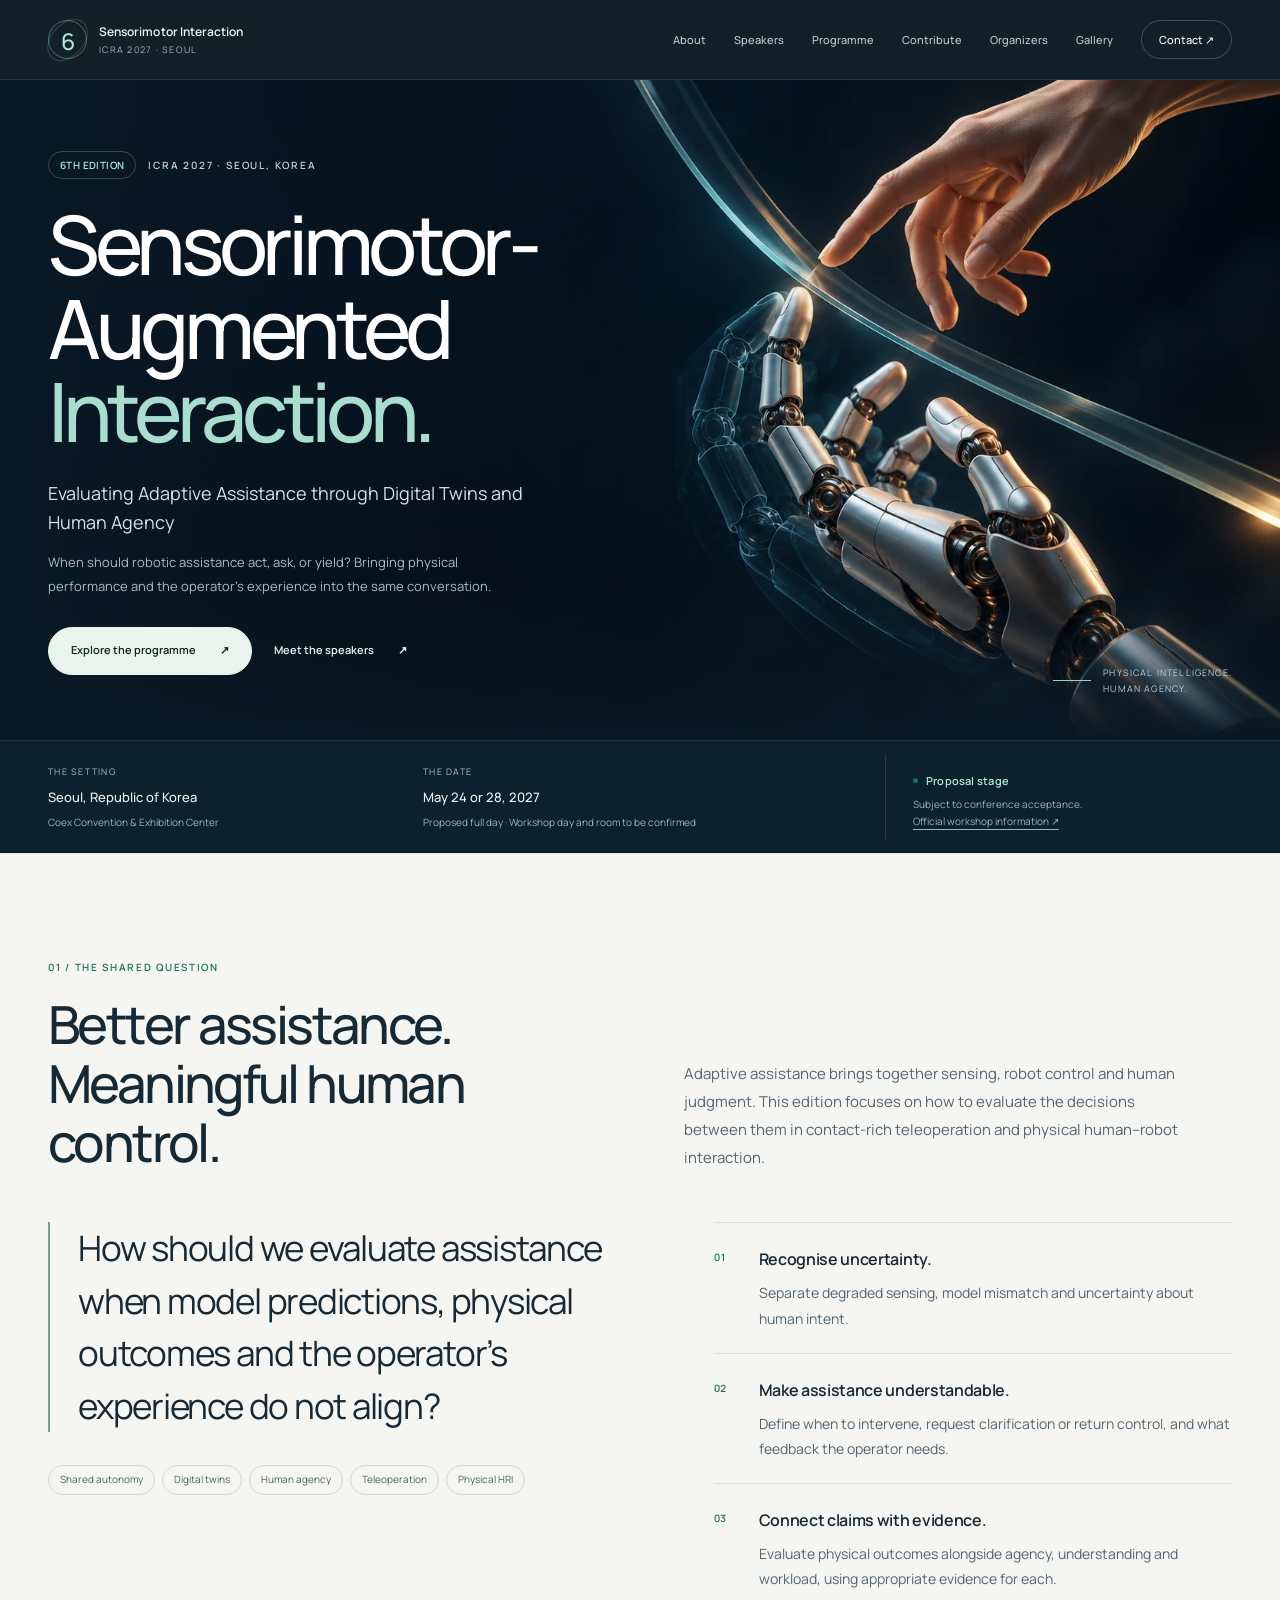
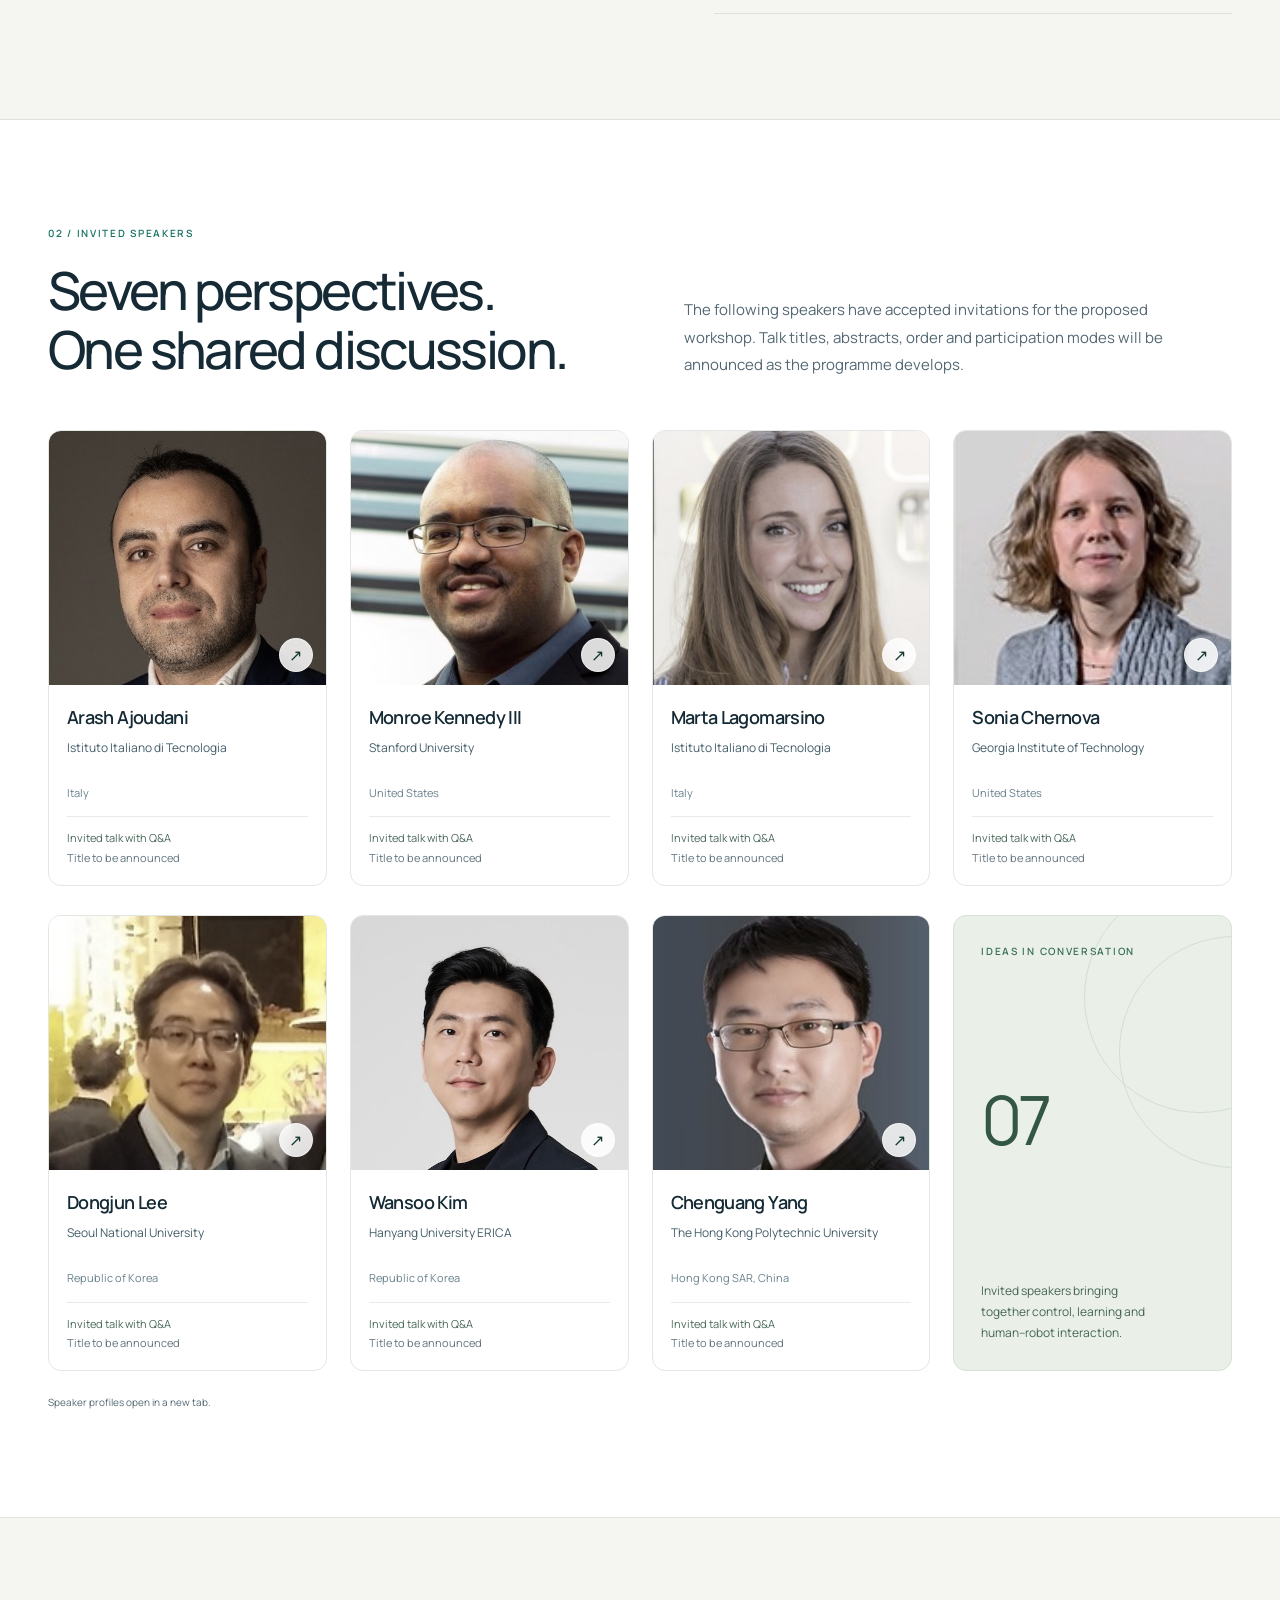
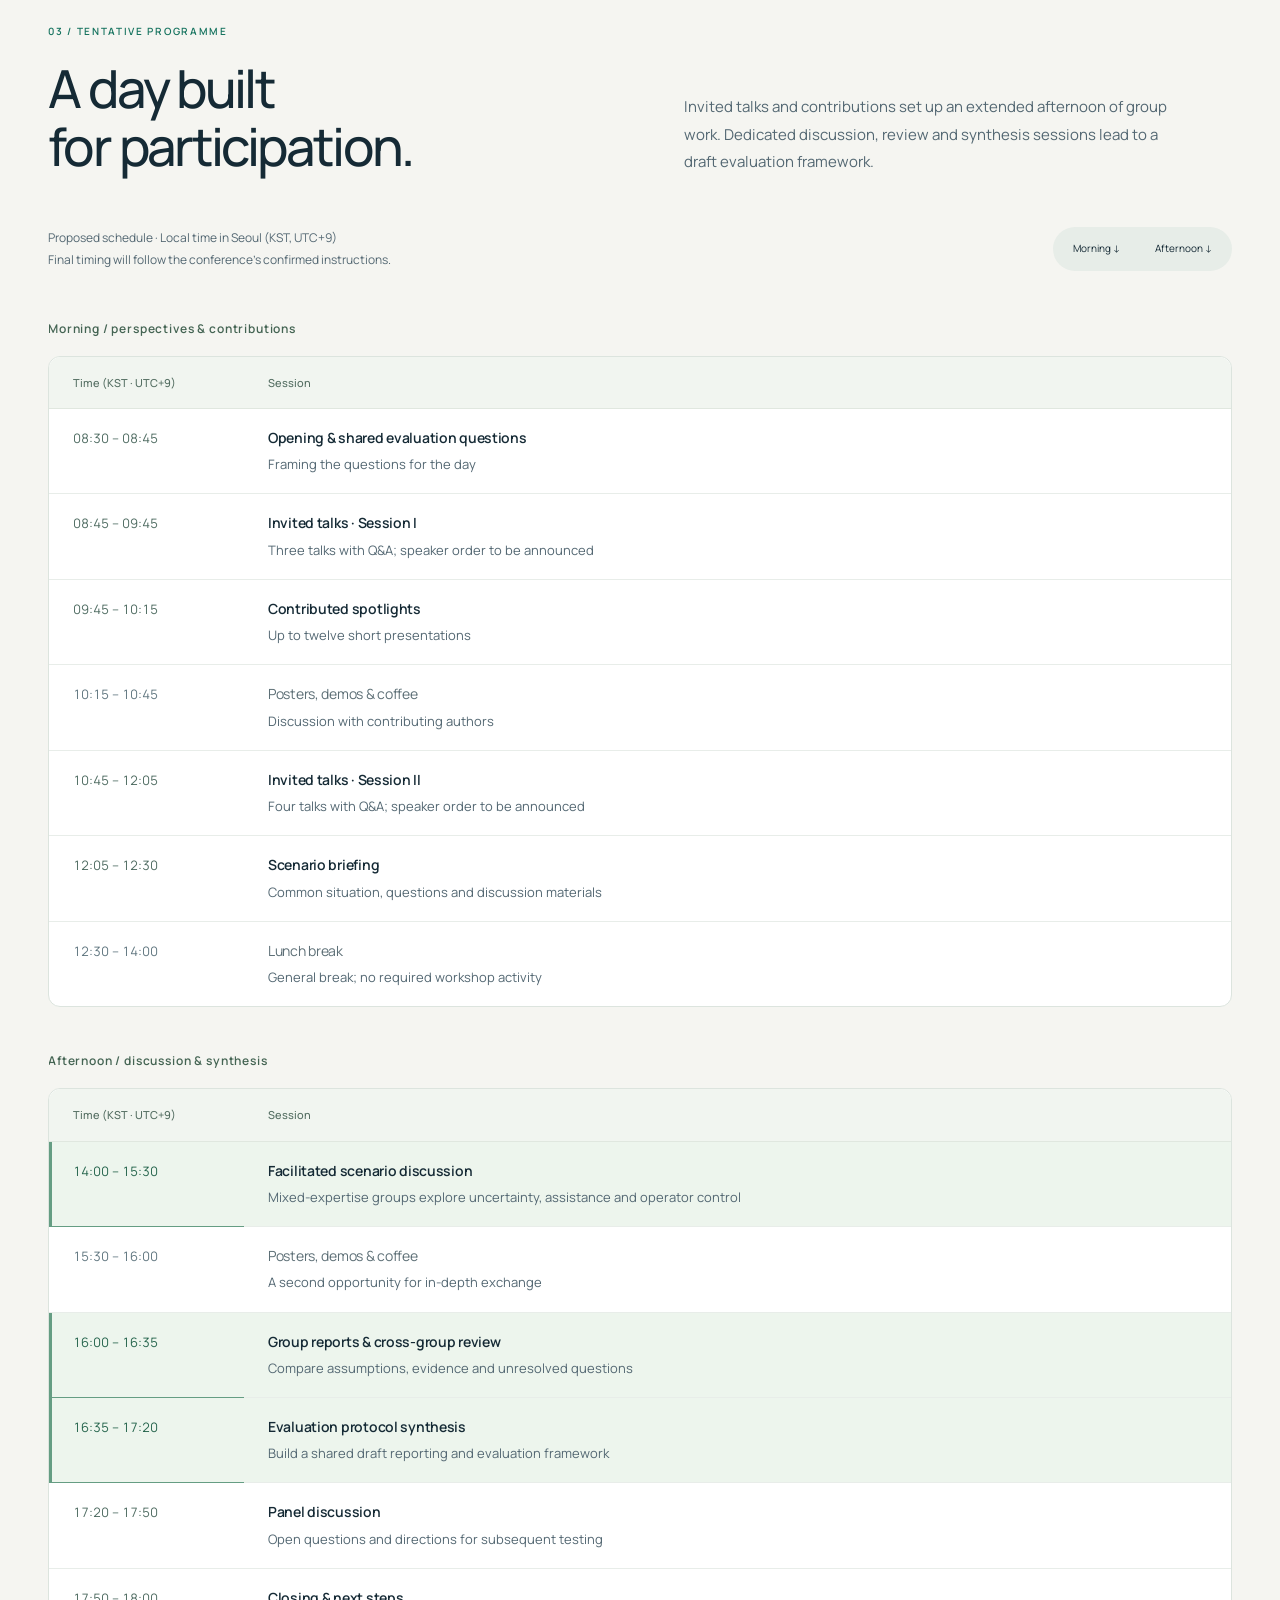
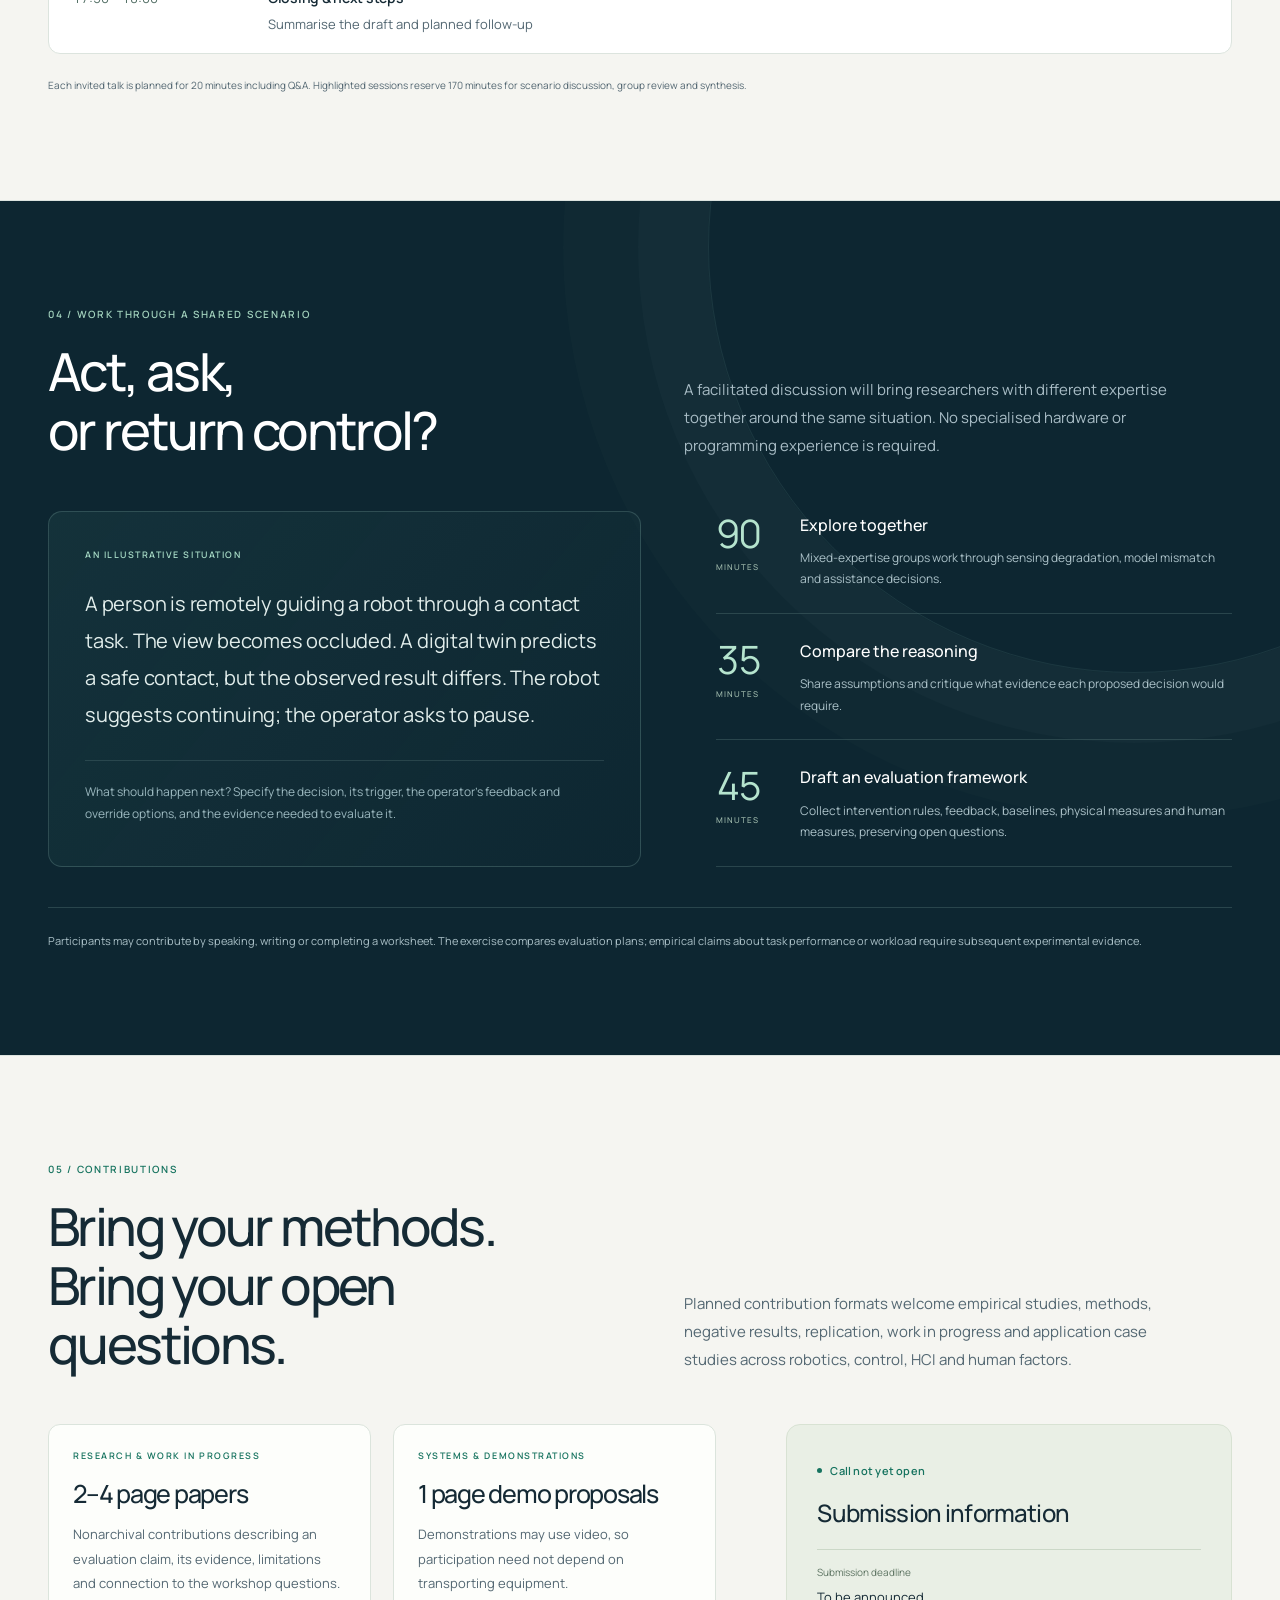
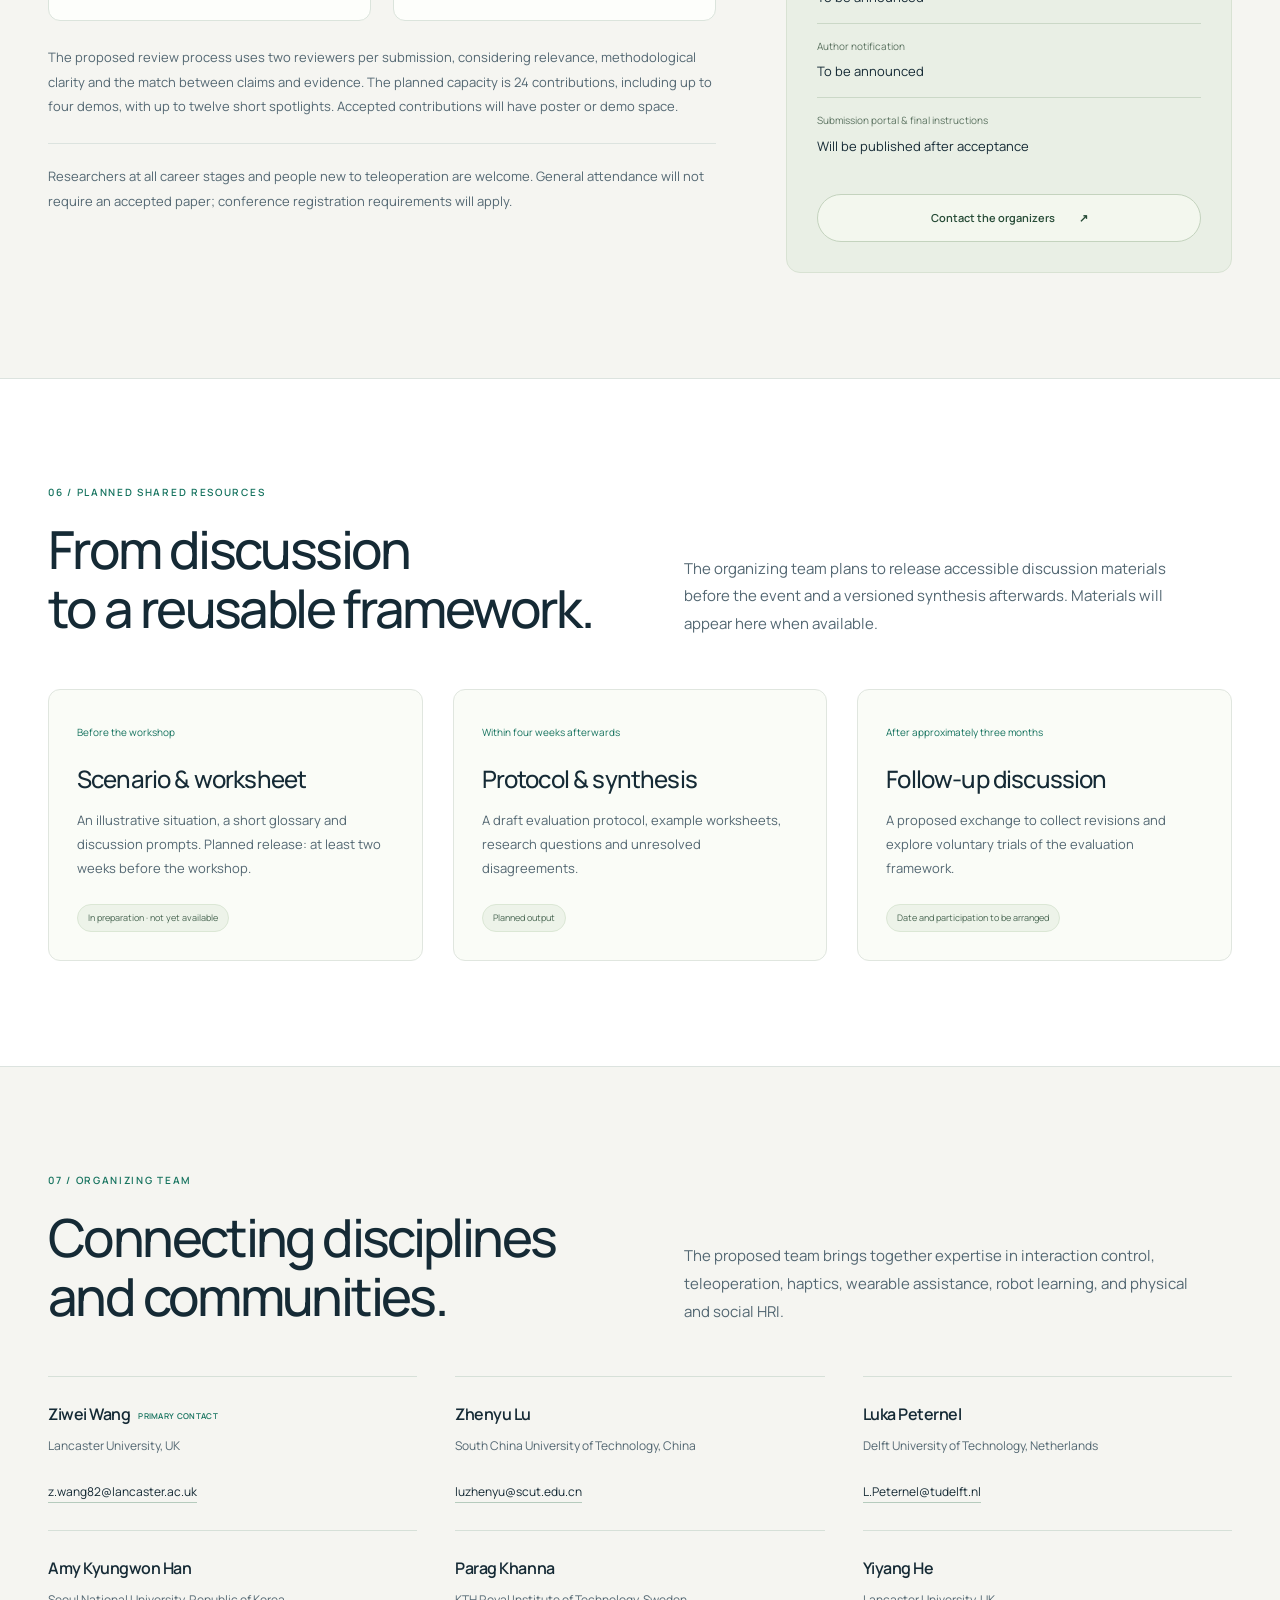
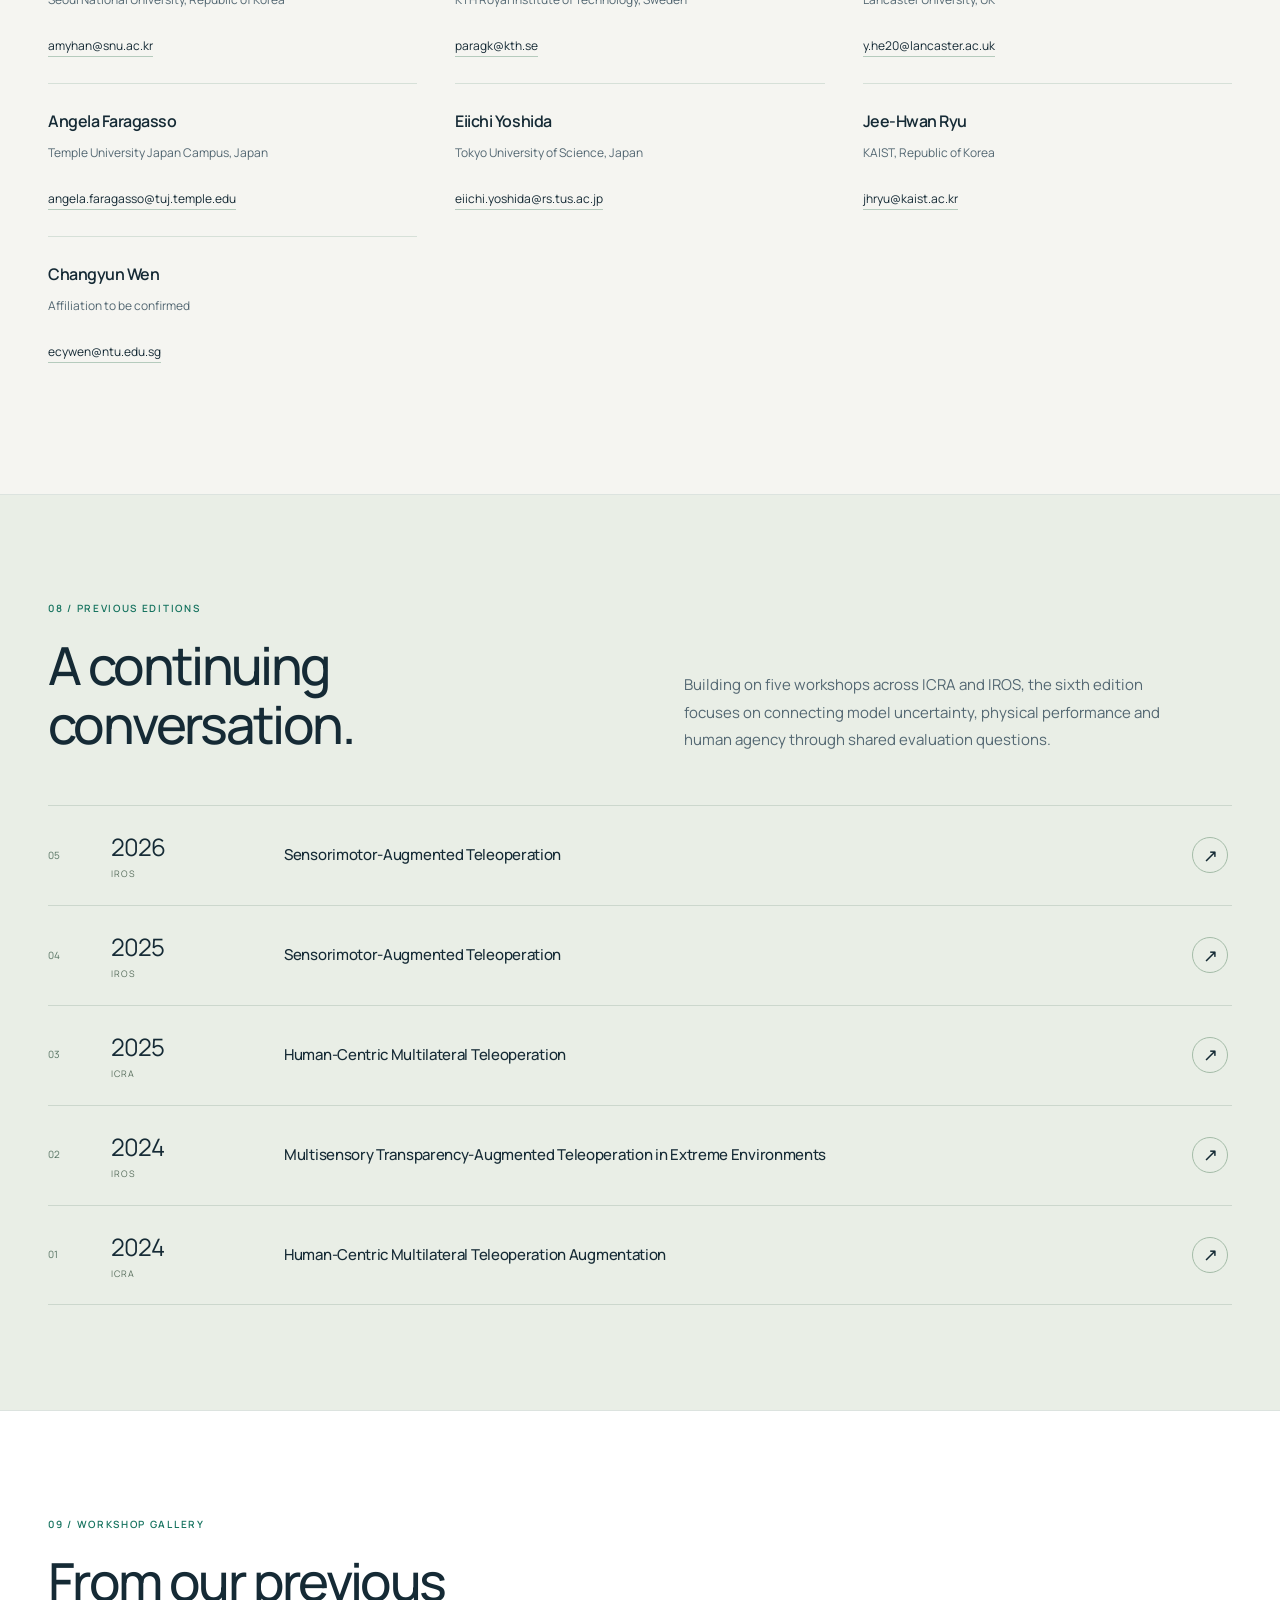
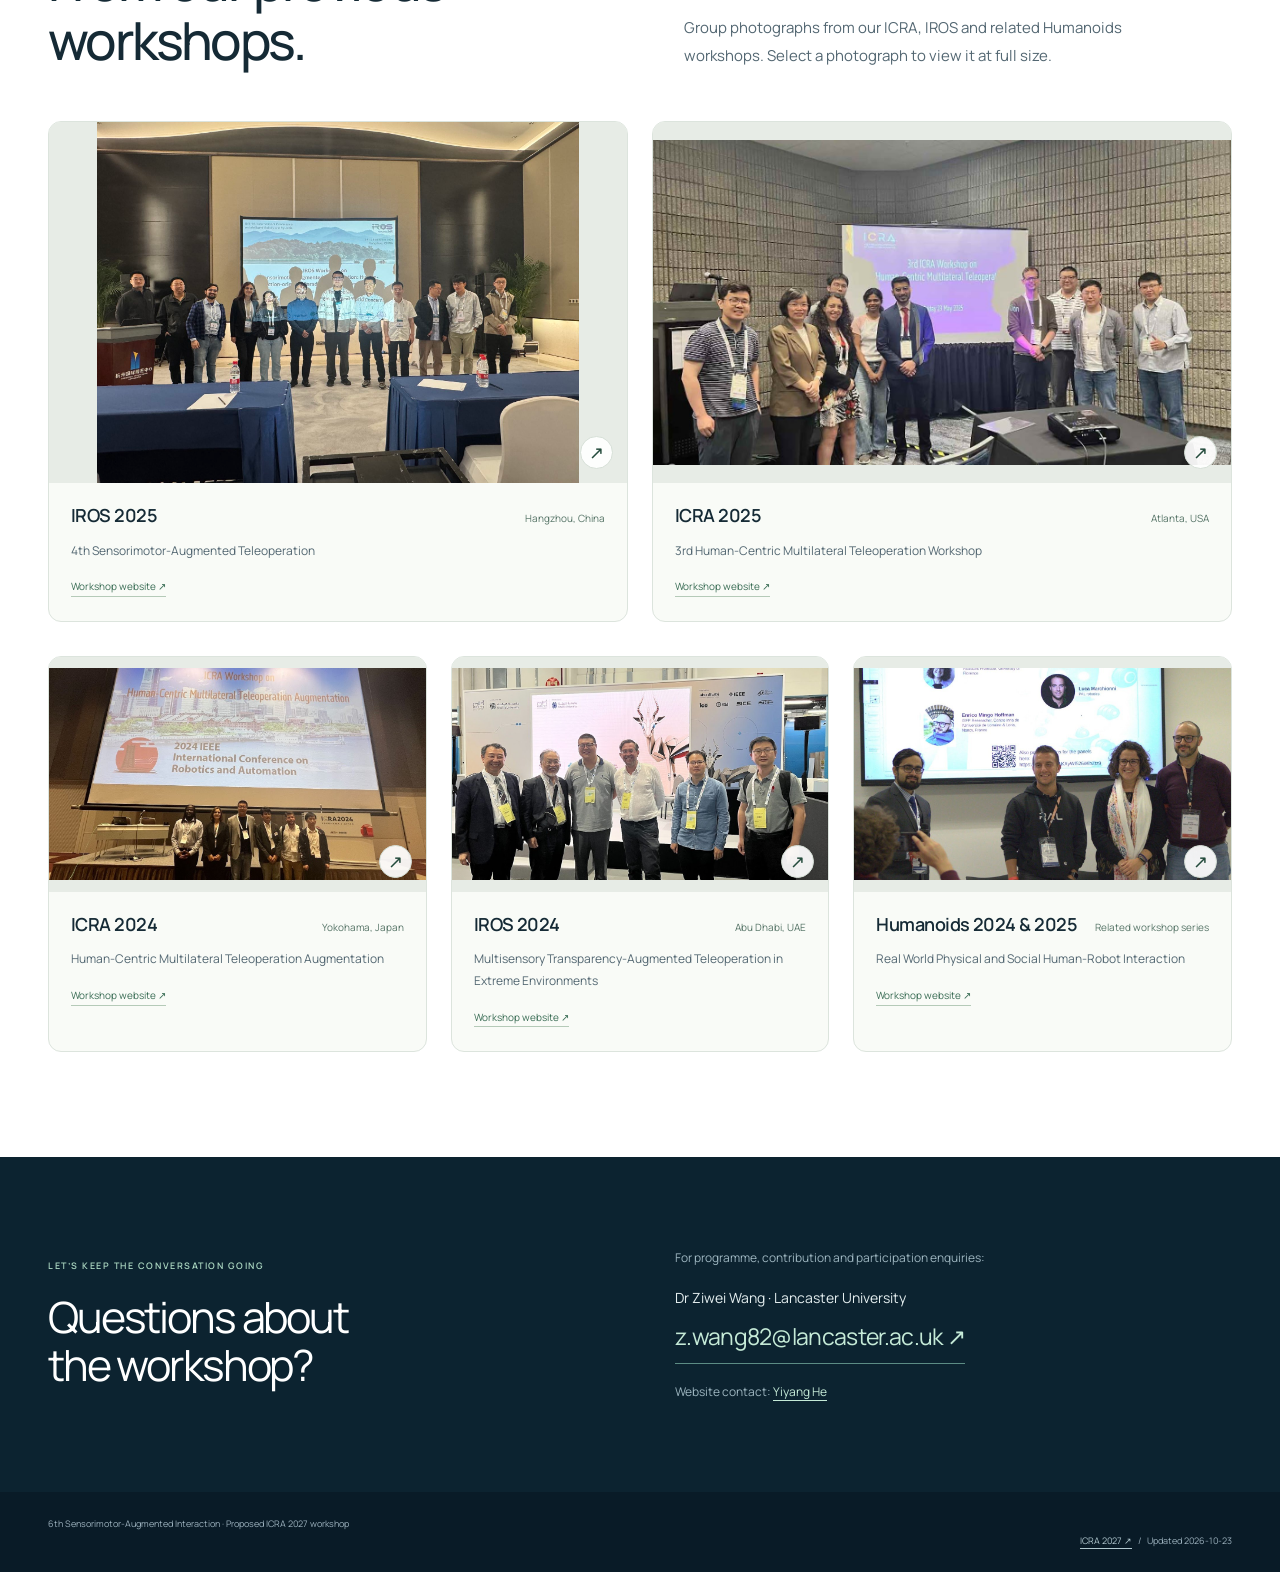
==== commit fd4cd592: "Add previous workshop group photo gallery" ====
--- a/index.html
+++ b/index.html
@@ -10,7 +10,7 @@
 <body><a class="skip" href="#main">Skip to content</a>
 <header class="site-header"><div class="wrap header-inner"><a class="brand" href="#home" aria-label="6th Sensorimotor-Augmented Interaction home"><span class="brand-mark">6</span><span class="brand-text">Sensorimotor Interaction<small>ICRA 2027 · SEOUL</small></span></a>
 <button class="menu-toggle" type="button" aria-expanded="false" aria-controls="main-nav">Menu +</button>
-<nav class="nav" id="main-nav" aria-label="Main navigation"><a href="#about">About</a><a href="#speakers">Speakers</a><a href="#programme">Programme</a><a href="#contribute">Contribute</a><a href="#organizers">Organizers</a><a class="nav-contact" href="#contact">Contact ↗</a></nav></div></header>
+<nav class="nav" id="main-nav" aria-label="Main navigation"><a href="#about">About</a><a href="#speakers">Speakers</a><a href="#programme">Programme</a><a href="#contribute">Contribute</a><a href="#organizers">Organizers</a><a href="#gallery">Gallery</a><a class="nav-contact" href="#contact">Contact ↗</a></nav></div></header>
 <main id="main">
 <section class="hero" id="home"><div class="hero-art"><img src="assets/hero-interaction-v2.webp" width="1672" height="941" alt="Conceptual illustration: a human hand and a robotic hand approaching a translucent digital twin" fetchpriority="high"></div><div class="wrap hero-main"><div class="hero-copy">
 <span class="eyebrow hero-kicker"><span class="edition-pill">6th edition</span> ICRA 2027 · Seoul, Korea</span>
@@ -78,6 +78,9 @@
 
 <section class="section previous-section" id="previous"><div class="wrap"><div class="section-head"><div><span class="eyebrow">08 / Previous editions</span><h2>A continuing conversation.</h2></div><p>Building on five workshops across ICRA and IROS, the sixth edition focuses on connecting model uncertainty, physical performance and human agency through shared evaluation questions.</p></div><div><a class="edition" href="https://hyy2566.github.io/iros-workshop-5th-sat-2026/" target="_blank" rel="noopener noreferrer"><span class="edition-no">05</span><span class="year">2026<small>IROS</small></span><strong>Sensorimotor-Augmented Teleoperation</strong><span class="arrow" aria-hidden="true">↗</span></a><a class="edition" href="https://sites.google.com/view/iros-workshop-4th-sat-2025" target="_blank" rel="noopener noreferrer"><span class="edition-no">04</span><span class="year">2025<small>IROS</small></span><strong>Sensorimotor-Augmented Teleoperation</strong><span class="arrow" aria-hidden="true">↗</span></a><a class="edition" href="https://sites.google.com/view/icra-2025-workshop/home" target="_blank" rel="noopener noreferrer"><span class="edition-no">03</span><span class="year">2025<small>ICRA</small></span><strong>Human-Centric Multilateral Teleoperation</strong><span class="arrow" aria-hidden="true">↗</span></a><a class="edition" href="https://sites.google.com/view/iros24-ws-multisensory/home" target="_blank" rel="noopener noreferrer"><span class="edition-no">02</span><span class="year">2024<small>IROS</small></span><strong>Multisensory Transparency-Augmented Teleoperation in Extreme Environments</strong><span class="arrow" aria-hidden="true">↗</span></a><a class="edition" href="https://sites.google.com/view/humancentricicra2024/home" target="_blank" rel="noopener noreferrer"><span class="edition-no">01</span><span class="year">2024<small>ICRA</small></span><strong>Human-Centric Multilateral Teleoperation Augmentation</strong><span class="arrow" aria-hidden="true">↗</span></a></div></div></section>
 
+<section class="section gallery-section" id="gallery"><div class="wrap"><div class="section-head"><div><span class="eyebrow">09 / Workshop gallery</span><h2>From our previous<br>workshops.</h2></div><p>Group photographs from our ICRA, IROS and related Humanoids workshops. Select a photograph to view it at full size.</p></div><div class="gallery-grid"><figure class="gallery-item"><a class="gallery-open" href="assets/gallery/iros-2025.jpg" target="_blank" rel="noopener" data-caption="IROS 2025 · Hangzhou, China" aria-label="View IROS 2025 group photograph at full size"><img src="assets/gallery/iros-2025.jpg" width="1706" height="1279" alt="Group photograph from IROS 2025" loading="lazy" decoding="async"><span class="gallery-zoom" aria-hidden="true">↗</span></a><figcaption><div class="gallery-caption-top"><h3>IROS 2025</h3><span>Hangzhou, China</span></div><p>4th Sensorimotor-Augmented Teleoperation</p><a class="gallery-event-link" href="https://sites.google.com/view/iros-workshop-4th-sat-2025" target="_blank" rel="noopener noreferrer">Workshop website ↗</a></figcaption></figure><figure class="gallery-item"><a class="gallery-open" href="assets/gallery/icra-2025.jpg" target="_blank" rel="noopener" data-caption="ICRA 2025 · Atlanta, USA" aria-label="View ICRA 2025 group photograph at full size"><img src="assets/gallery/icra-2025.jpg" width="1280" height="719" alt="Group photograph from ICRA 2025" loading="lazy" decoding="async"><span class="gallery-zoom" aria-hidden="true">↗</span></a><figcaption><div class="gallery-caption-top"><h3>ICRA 2025</h3><span>Atlanta, USA</span></div><p>3rd Human-Centric Multilateral Teleoperation Workshop</p><a class="gallery-event-link" href="https://sites.google.com/view/icra-2025-workshop/home" target="_blank" rel="noopener noreferrer">Workshop website ↗</a></figcaption></figure><figure class="gallery-item"><a class="gallery-open" href="assets/gallery/icra-2024.jpg" target="_blank" rel="noopener" data-caption="ICRA 2024 · Yokohama, Japan" aria-label="View ICRA 2024 group photograph at full size"><img src="assets/gallery/icra-2024.jpg" width="1280" height="719" alt="Group photograph from ICRA 2024" loading="lazy" decoding="async"><span class="gallery-zoom" aria-hidden="true">↗</span></a><figcaption><div class="gallery-caption-top"><h3>ICRA 2024</h3><span>Yokohama, Japan</span></div><p>Human-Centric Multilateral Teleoperation Augmentation</p><a class="gallery-event-link" href="https://sites.google.com/view/humancentricicra2024/home" target="_blank" rel="noopener noreferrer">Workshop website ↗</a></figcaption></figure><figure class="gallery-item"><a class="gallery-open" href="assets/gallery/iros-2024.jpg" target="_blank" rel="noopener" data-caption="IROS 2024 · Abu Dhabi, UAE" aria-label="View IROS 2024 group photograph at full size"><img src="assets/gallery/iros-2024.jpg" width="1280" height="719" alt="Group photograph from IROS 2024" loading="lazy" decoding="async"><span class="gallery-zoom" aria-hidden="true">↗</span></a><figcaption><div class="gallery-caption-top"><h3>IROS 2024</h3><span>Abu Dhabi, UAE</span></div><p>Multisensory Transparency-Augmented Teleoperation in Extreme Environments</p><a class="gallery-event-link" href="https://sites.google.com/view/iros24-ws-multisensory/home" target="_blank" rel="noopener noreferrer">Workshop website ↗</a></figcaption></figure><figure class="gallery-item"><a class="gallery-open" href="assets/gallery/humanoids-2024-2025.jpg" target="_blank" rel="noopener" data-caption="Humanoids 2024 &amp; 2025 · Related workshop series" aria-label="View Humanoids 2024 &amp; 2025 group photograph at full size"><img src="assets/gallery/humanoids-2024-2025.jpg" width="1280" height="719" alt="Group photograph from Humanoids 2024 &amp; 2025" loading="lazy" decoding="async"><span class="gallery-zoom" aria-hidden="true">↗</span></a><figcaption><div class="gallery-caption-top"><h3>Humanoids 2024 &amp; 2025</h3><span>Related workshop series</span></div><p>Real World Physical and Social Human-Robot Interaction</p><a class="gallery-event-link" href="https://rwhri.github.io/Humanoids2024_workshop/" target="_blank" rel="noopener noreferrer">Workshop website ↗</a></figcaption></figure></div></div></section>
+<dialog class="photo-dialog" aria-labelledby="photo-caption"><div class="photo-viewer"><button class="photo-close" type="button" aria-label="Close photograph" autofocus>×</button><img class="photo-full" alt="Selected workshop group photograph" width="1280" height="719"><div class="photo-controls"><button class="photo-previous" type="button" aria-label="Previous photograph">←</button><div><p id="photo-caption"></p><span class="photo-count" aria-live="polite"></span></div><button class="photo-next" type="button" aria-label="Next photograph">→</button></div></div></dialog>
+
 <section class="contact" id="contact"><div class="wrap contact-inner"><div><span class="eyebrow">Let’s keep the conversation going</span><h2>Questions about<br>the workshop?</h2></div><div><p>For programme, contribution and participation enquiries:</p><p class="contact-name">Dr Ziwei Wang · Lancaster University</p><a class="contact-email" href="mailto:z.wang82@lancaster.ac.uk">z.wang82@lancaster.ac.uk ↗</a><p>Website contact: <a href="mailto:y.he20@lancaster.ac.uk">Yiyang He</a></p></div></div></section>
 </main><footer class="footer"><div class="wrap footer-inner"><p>6th Sensorimotor-Augmented Interaction · Proposed ICRA 2027 workshop</p><p><a href="https://2027.ieee-icra.org/" target="_blank" rel="noopener noreferrer">ICRA 2027 ↗</a> &nbsp; / &nbsp; Updated 2026-10-23</p></div></footer>
 </body></html>
--- a/design.css
+++ b/design.css
@@ -9,6 +9,11 @@
 /* Art-directed hero: text stays live and separate from the illustration. */
 .hero{position:relative;background:#081824;color:white;isolation:isolate;overflow:hidden;padding:0}.hero-art{position:absolute;inset:0 0 112px;z-index:-2}.hero-art img{width:100%;height:100%;object-fit:cover;object-position:center}.hero-art:after{content:"";position:absolute;inset:0;background:linear-gradient(90deg,#081824 0%,#081824eb 9%,#08182475 37%,transparent 67%),linear-gradient(0deg,#081824,transparent 24%)}.hero-main{min-height:660px;padding-block:67px 61px;display:flex;align-items:center;position:relative}.hero-copy{width:66%;max-width:770px;z-index:1}.hero-kicker{color:#bbd5da;font-size:10px;letter-spacing:.18em;margin-bottom:24px;display:flex;align-items:center;gap:12px}.edition-pill{display:inline-flex;align-items:center;justify-content:center;border:1px solid #96b7ba50;border-radius:30px;padding:5px 11px;color:var(--mint);font-size:10px;letter-spacing:.04em}.hero h1{font-size:clamp(57px,6.4vw,89px);font-weight:500;line-height:1.02;letter-spacing:-.065em}.hero h1 .hero-emphasis{color:#a9decf}.hero .subtitle{font-size:18px;line-height:1.65;max-width:510px;margin-top:25px;color:#d6e1e6}.hero .intro{max-width:480px;font-size:13px;line-height:1.8;color:#a8bdc7;margin-top:13px}.actions{align-items:center;gap:22px;margin-top:29px}.button{font-size:11px;font-weight:600;gap:24px;padding:15px 22px;border-radius:32px;transition:background .25s var(--ease),color .25s var(--ease),transform .25s var(--ease)}.button:hover{transform:translateY(-2px)}.button.primary{background:#e9f4ed;color:#09251e;border-color:#e9f4ed}.button.primary:hover{background:var(--mint);border-color:var(--mint);color:#09251e}.hero .button.secondary{border:0;color:#eff4f4;padding-inline:0}.hero .button.secondary:hover{background:none;color:var(--mint)}.hero-caption{position:absolute;right:0;bottom:43px;display:flex;align-items:center;gap:12px;font-size:9px;letter-spacing:.13em;line-height:1.8;text-transform:uppercase;color:#b8d1d9}.hero-caption:before{content:"";width:38px;height:1px;background:#9ad3c5}.event-band{background:#102430cc;border-top:1px solid #c0dfdf1c;backdrop-filter:blur(8px)}.event-strip{grid-template-columns:1fr 1.25fr 1fr;align-items:center;min-height:112px;gap:28px;margin-top:0;border:0;padding-top:0}.event-strip>div{padding-block:10px}.event-strip strong{font-size:13px;font-weight:500;color:#eef5f5}.event-strip small{color:#9db4bf;font-size:10px;margin-top:5px;line-height:1.65}.event-strip .event-label{display:block;font-size:9px;color:#a2c6bc;text-transform:uppercase;letter-spacing:.14em;margin-bottom:6px}.status-cell{padding-left:27px;border-left:1px solid #ffffff1f}.pill{font-size:11px;font-weight:600}.pill:before{width:5px;height:5px}.hero .pill{color:var(--mint)}
 .section{padding:105px 0}.section-head{gap:88px;margin-bottom:51px}.section-head .eyebrow{margin-bottom:20px}.section-head>p{font-size:14px;max-width:505px;line-height:1.85}.question-panel{grid-template-columns:1.12fr 1fr;gap:85px}.big-question{font-size:clamp(24px,2.8vw,35px);line-height:1.5;letter-spacing:-.035em;font-weight:400;max-width:580px;padding-left:28px;border-left:2px solid #6ea38e}.questions li{padding:22px 0;grid-template-columns:28px 1fr;gap:17px}.questions .num{font-size:10px;padding-top:4px;font-variant-numeric:tabular-nums}.questions strong{font-size:16px;font-weight:600;letter-spacing:-.02em;margin-bottom:7px}.questions p{font-size:13px;line-height:1.8}.topic-tags{gap:7px;margin-top:33px}.topic-tags span{border-color:#d2ddd5;padding:5px 11px;font-size:10px;color:#4a675c}
+/* Past workshops: full-frame photographs, with no faces cropped out. */
+.gallery-section{background:#fff}.gallery-grid{display:grid;grid-template-columns:repeat(6,minmax(0,1fr));gap:34px 24px}.gallery-item{grid-column:span 2;margin:0;border:1px solid #dce4dd;border-radius:13px;overflow:hidden;background:#f9fbf7}.gallery-item:nth-child(-n+2){grid-column:span 3}.gallery-open{position:relative;display:block;aspect-ratio:16/10;overflow:hidden;background:#e7ece6;text-decoration:none}.gallery-open img{display:block;width:100%;height:100%;object-fit:contain}.gallery-zoom{position:absolute;right:14px;bottom:14px;display:grid;place-items:center;width:33px;height:33px;background:#ffffffec;border:1px solid #d6e0d7;border-radius:50%;font-size:18px;color:#244b3c;transition:background .2s}.gallery-open:hover .gallery-zoom{background:#bcebd9}.gallery-item figcaption{padding:22px}.gallery-caption-top{display:flex;flex-wrap:wrap;justify-content:space-between;align-items:baseline;gap:8px 15px}.gallery-caption-top h3{font-size:18px;font-weight:600;letter-spacing:-.03em}.gallery-caption-top span{font-size:10px;color:#567467}.gallery-item figcaption p{margin-top:12px;font-size:12px;line-height:1.8;color:var(--muted)}.gallery-event-link{display:inline-block;font-size:10px;color:#396c54;text-decoration:none;border-bottom:1px solid #b5cab8;margin-top:17px}.photo-dialog{border:0;background:transparent;padding:0;width:min(1280px,94vw);max-width:94vw;max-height:94vh;color:#ecf6f1;overflow:auto}.photo-dialog::backdrop{background:#061720ed;backdrop-filter:blur(8px)}.photo-viewer{position:relative;padding:48px 0 0}.photo-close{position:absolute;right:0;top:0;border:1px solid #8ba59a;background:#18392f;color:white;width:36px;height:36px;border-radius:50%;font-size:26px;line-height:1;cursor:pointer}.photo-full{display:block;width:100%;height:auto;max-height:calc(90vh - 145px);object-fit:contain;border-radius:6px;background:#071b21}.photo-controls{display:grid;grid-template-columns:40px 1fr 40px;align-items:center;gap:20px;padding:20px 0;text-align:center}.photo-controls button{width:38px;height:38px;border:1px solid #76938b;border-radius:50%;background:#17382f;color:white;font-size:20px;cursor:pointer}.photo-controls button:hover,.photo-close:hover{background:#2e5b48}.photo-controls p{font-size:13px;line-height:1.5}.photo-count{display:block;font-size:10px;color:#a3beb0;margin-top:6px}.photo-open{overflow:hidden}
+@media(max-width:800px){.gallery-grid{grid-template-columns:repeat(2,minmax(0,1fr));gap:25px 20px}.gallery-item,.gallery-item:nth-child(-n+2){grid-column:span 1}.gallery-item:last-child{grid-column:1/-1;width:calc(50% - 10px);justify-self:center}.gallery-item figcaption{padding:19px}.gallery-caption-top h3{font-size:16px}.gallery-caption-top span{font-size:10px}}
+@media(max-width:480px){.gallery-grid{grid-template-columns:1fr;gap:25px}.gallery-item,.gallery-item:nth-child(-n+2),.gallery-item:last-child{grid-column:1;width:100%}.gallery-open{aspect-ratio:auto}.gallery-open img{height:auto;object-fit:contain}.gallery-caption-top h3{font-size:18px}.gallery-item figcaption p{font-size:12px}.photo-controls{gap:10px;grid-template-columns:35px 1fr 35px}.photo-controls button{width:32px;height:32px}.photo-controls p{font-size:11px}.photo-count{font-size:9px}.photo-full{max-height:calc(90vh - 160px)}}
+@media print{.photo-dialog,.gallery-zoom{display:none}.gallery-grid{display:grid;grid-template-columns:1fr 1fr}.gallery-item,.gallery-item:nth-child(-n+2),.gallery-item:last-child{grid-column:span 1;width:100%;break-inside:avoid}.gallery-open{aspect-ratio:auto}.gallery-open img{height:auto}}
 /* Avoid stacking anchor offsets from both the page and each section. */
 html{scroll-padding-top:80px}section{scroll-margin-top:0}
 /* Speaker gallery. */
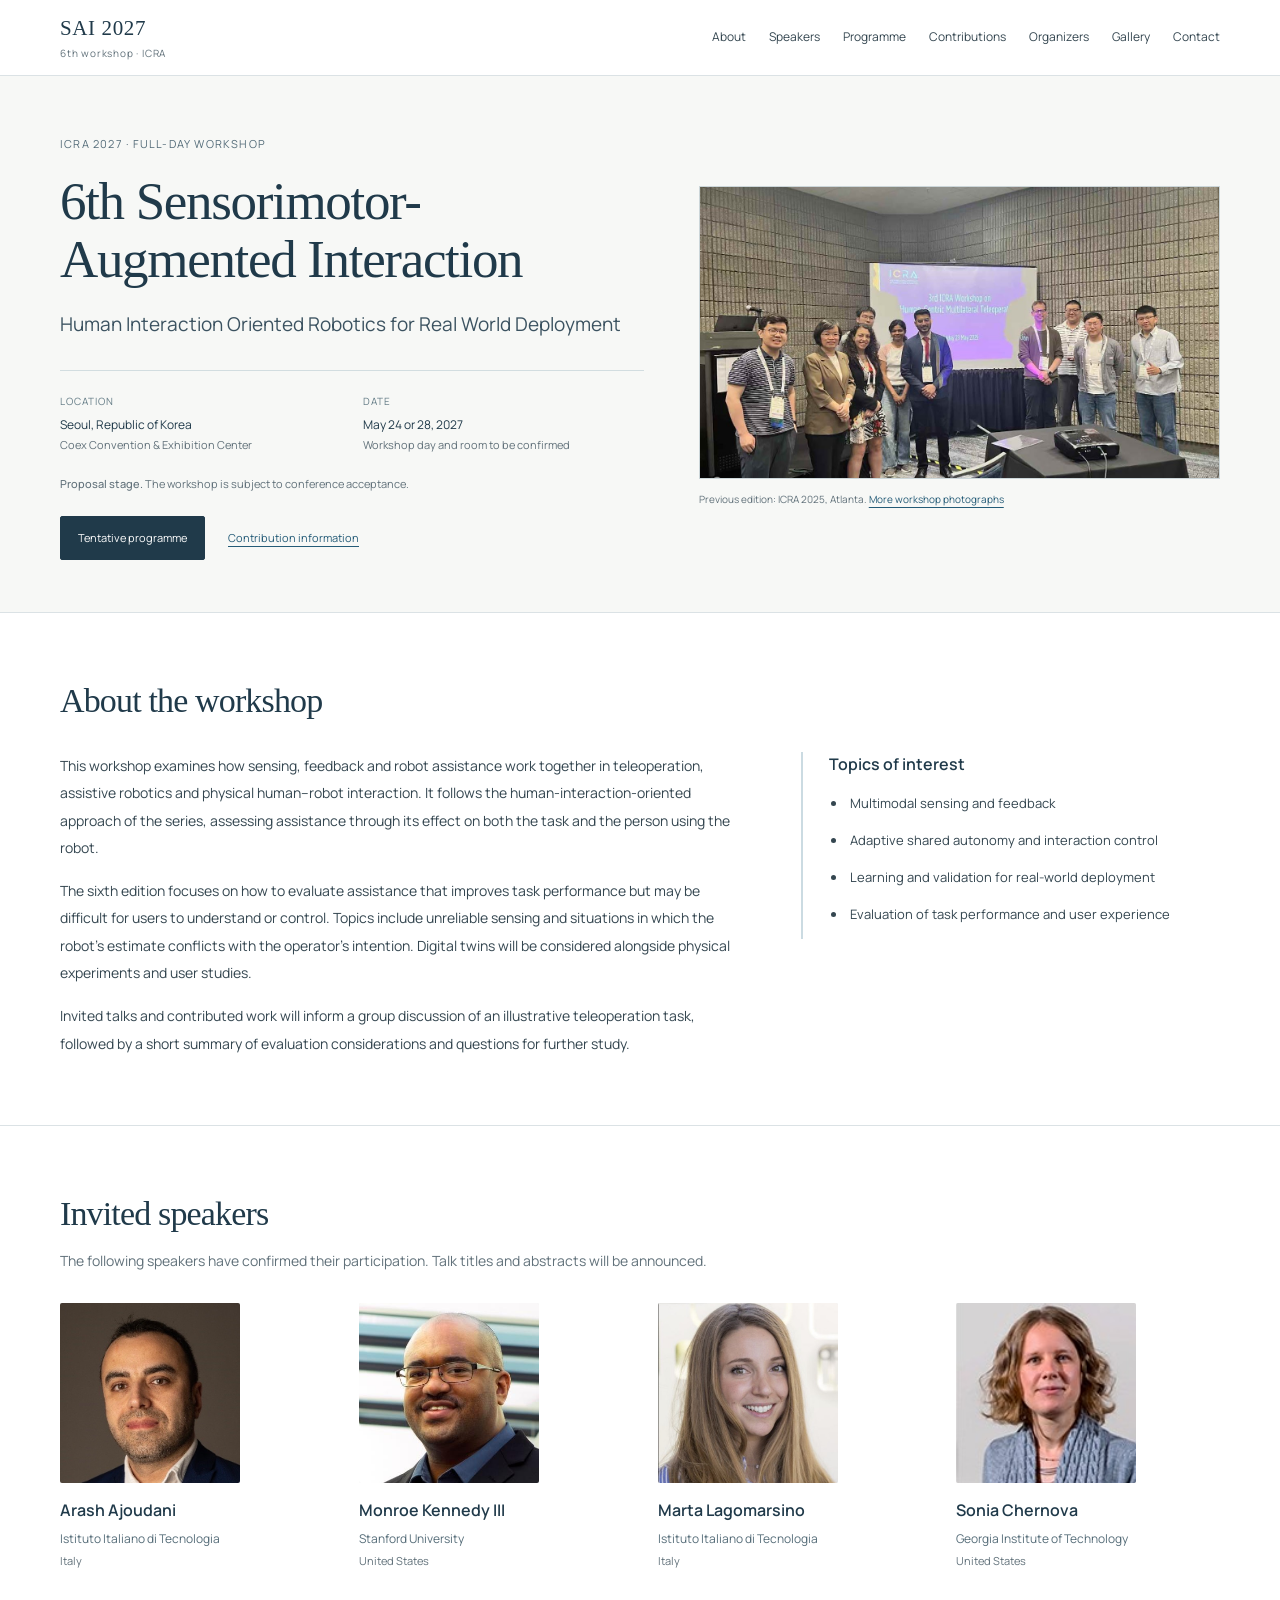
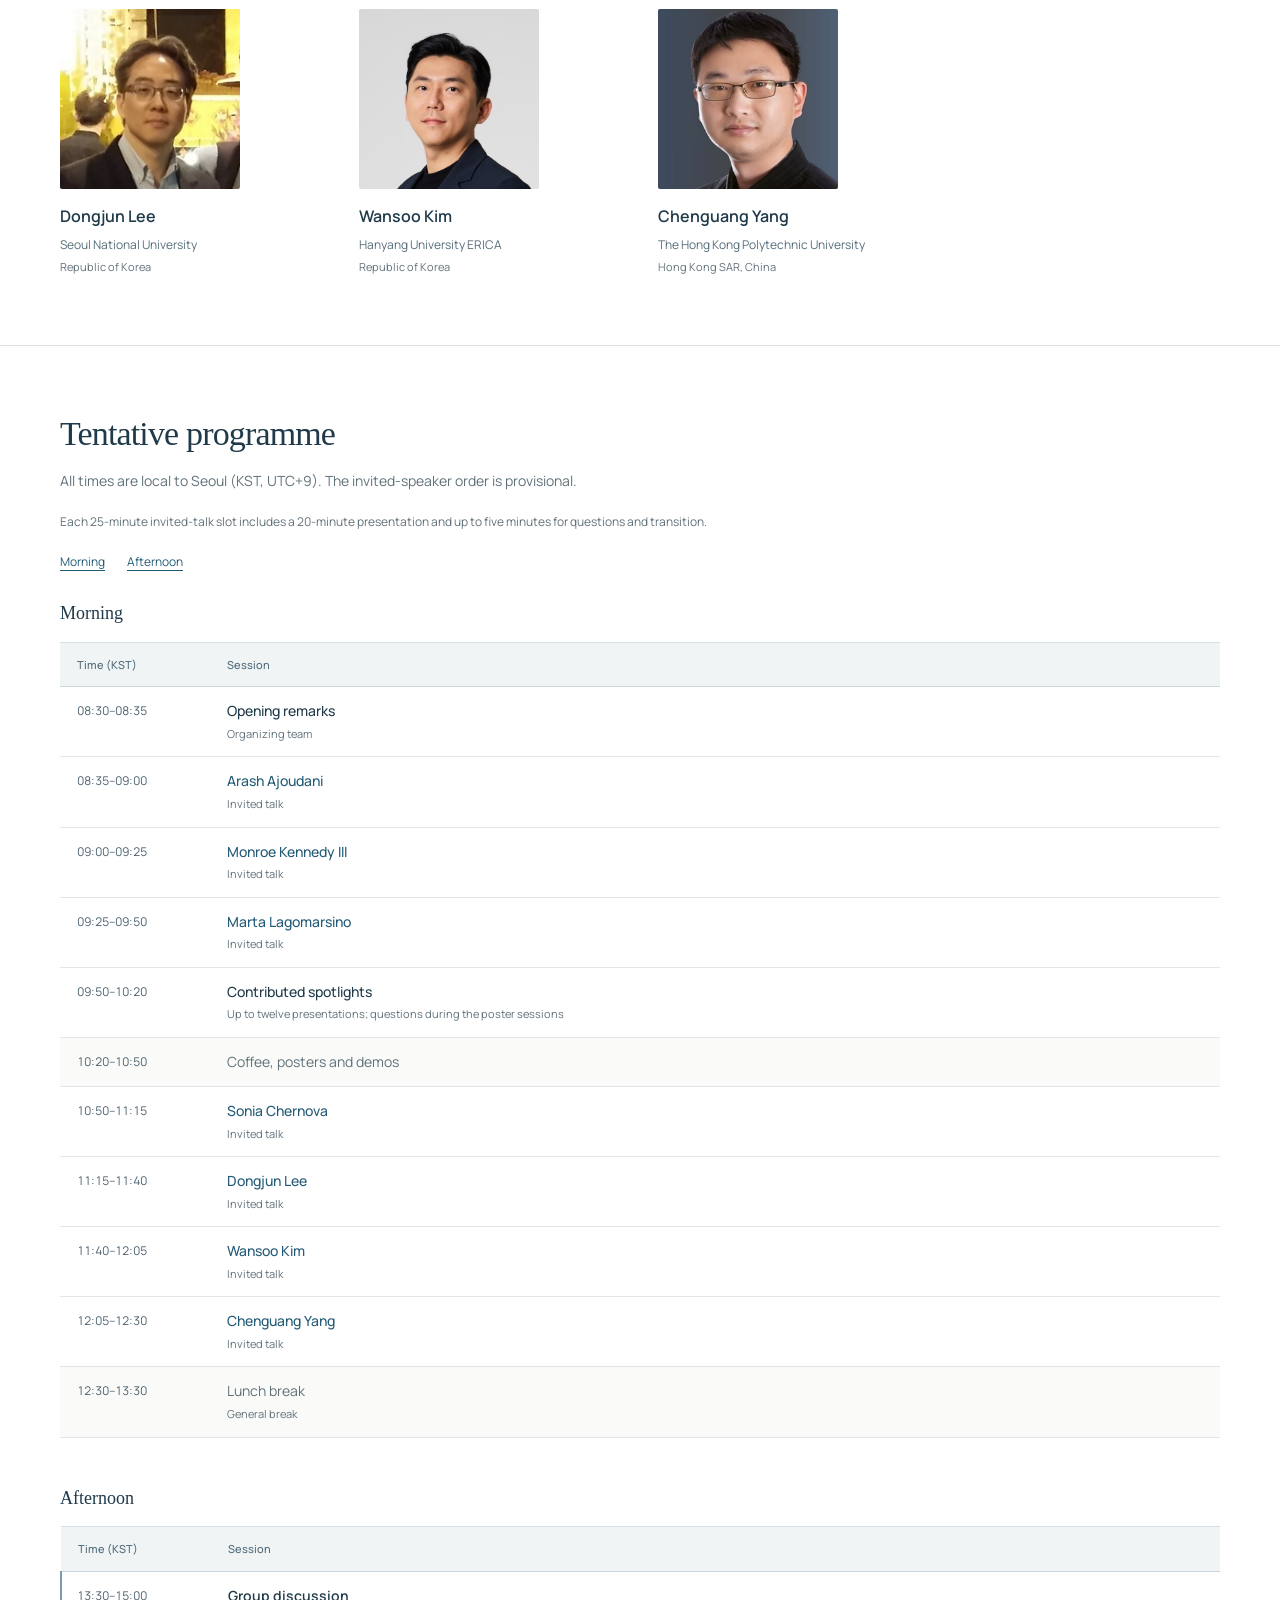
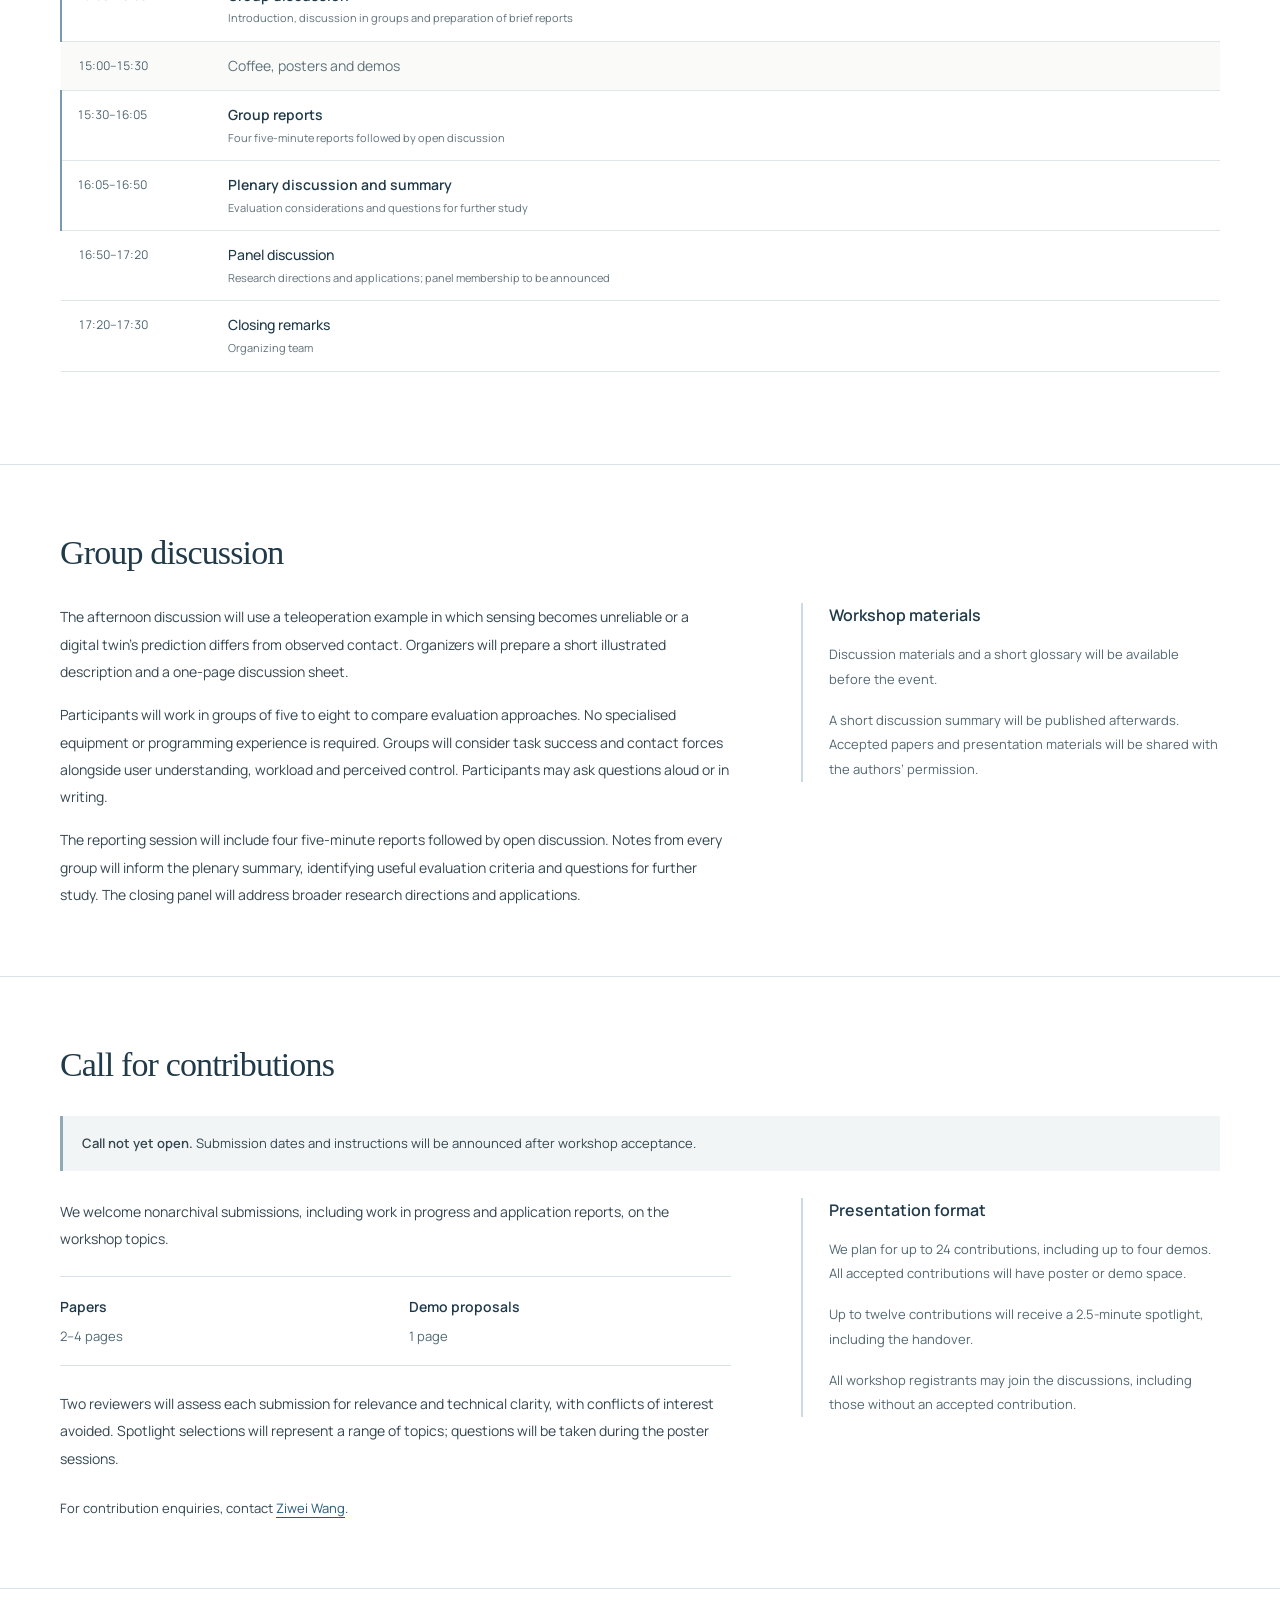
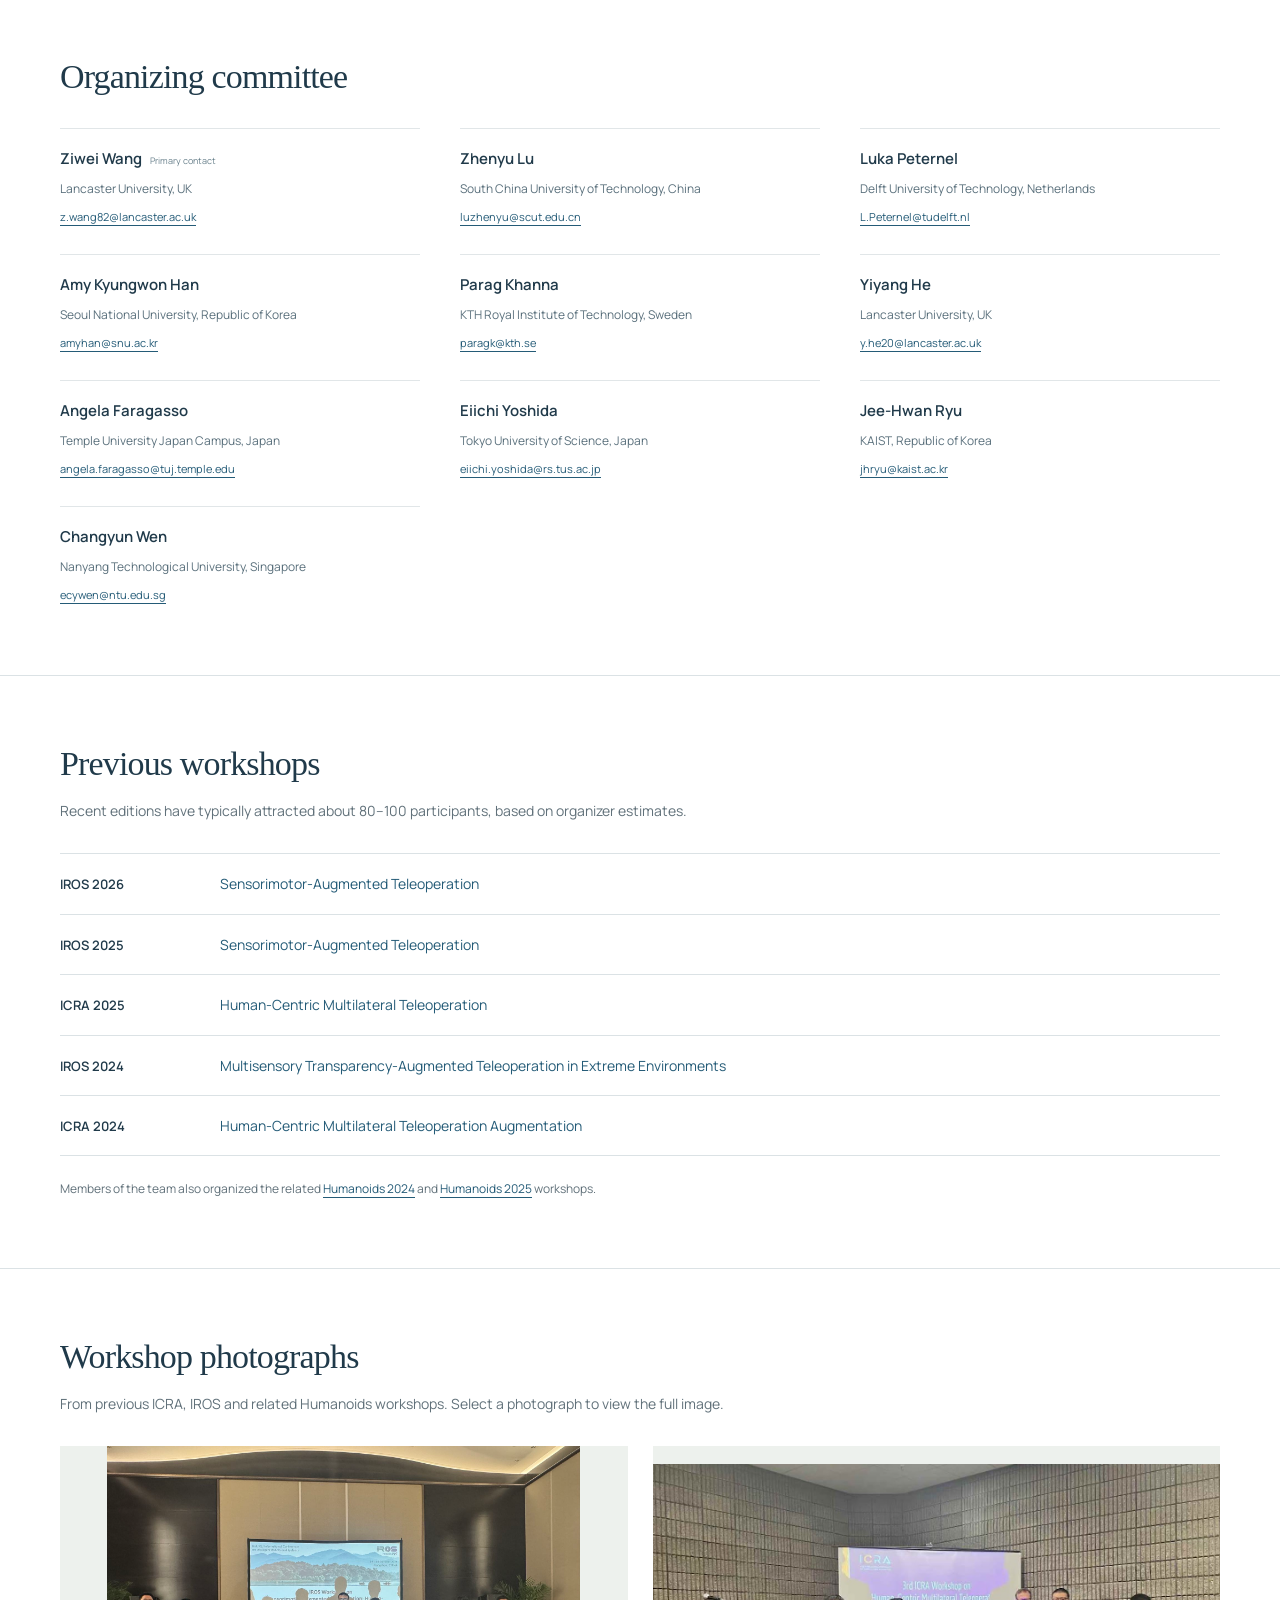
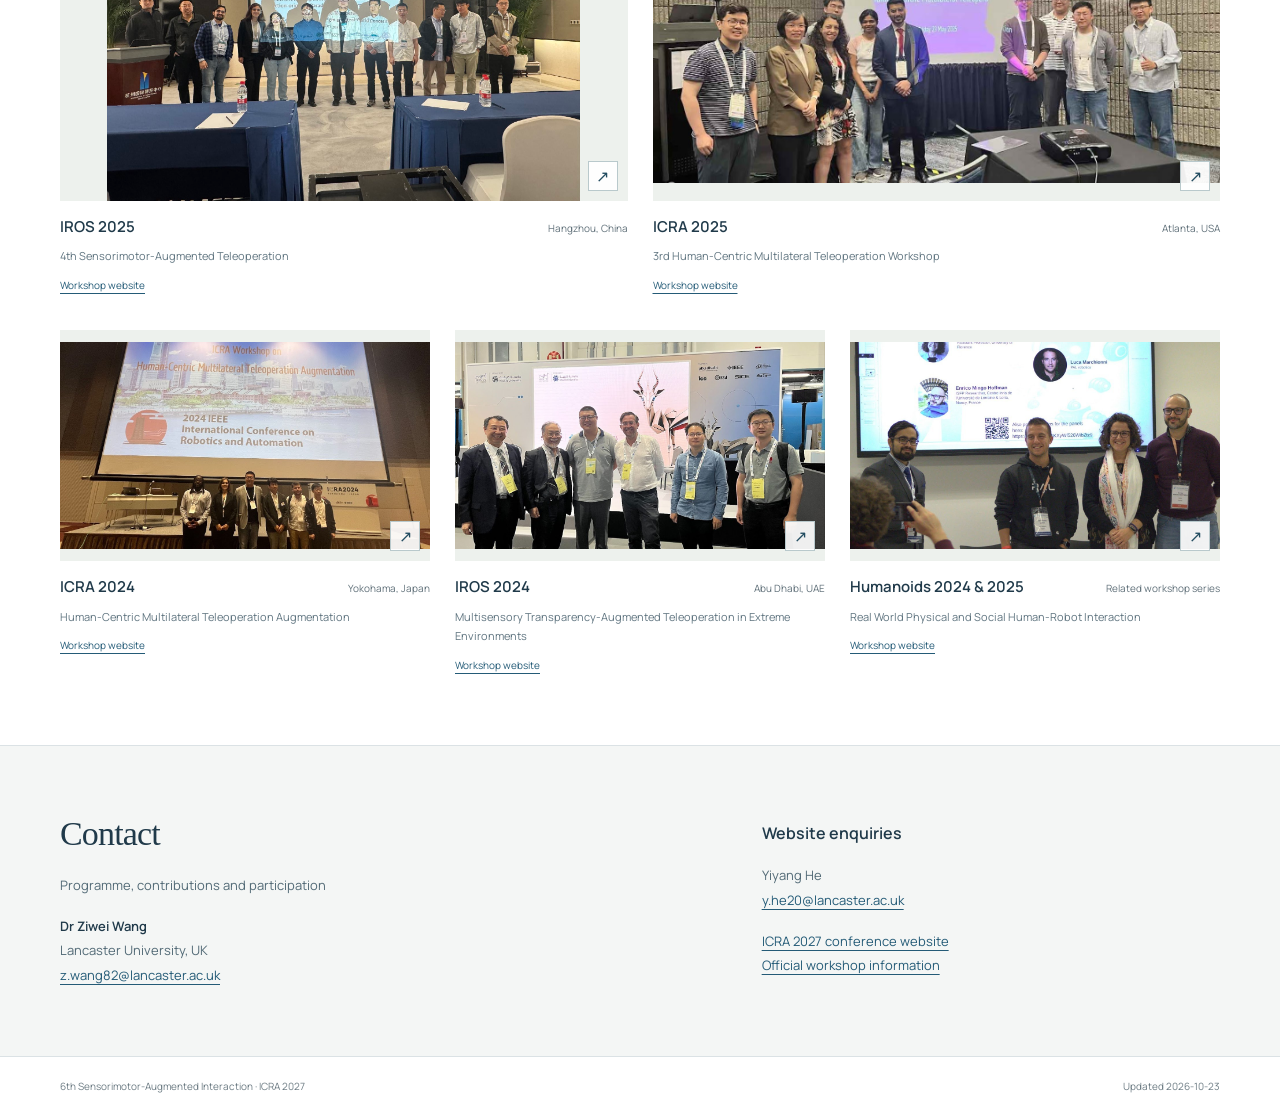
==== commit 4eb0a374: "Align revised proposal and simplify academic presentation" ====
--- a/index.html
+++ b/index.html
@@ -1,86 +1,46 @@
 <!doctype html>
 <html lang="en"><head><meta charset="utf-8"><meta name="viewport" content="width=device-width,initial-scale=1">
-<title>6th Sensorimotor-Augmented Interaction | ICRA 2027 Workshop Proposal</title>
-<meta name="description" content="Proposed ICRA 2027 workshop in Seoul on evaluating adaptive robotic assistance through digital twins and human agency. Speakers, tentative programme, contribution plans and organizers.">
-<meta name="theme-color" content="#081824"><link rel="canonical" href="https://hyy2566.github.io/icra-workshop-6th-sai-2027/"><link rel="icon" href="favicon.svg" type="image/svg+xml">
-<meta property="og:type" content="website"><meta property="og:title" content="6th Sensorimotor-Augmented Interaction · ICRA 2027"><meta property="og:description" content="Evaluating Adaptive Assistance through Digital Twins and Human Agency. Proposed full-day workshop, Seoul, May 2027."><meta property="og:url" content="https://hyy2566.github.io/icra-workshop-6th-sai-2027/">
-<meta property="og:image" content="https://hyy2566.github.io/icra-workshop-6th-sai-2027/assets/hero-interaction-v2.webp"><meta property="og:image:alt" content="Conceptual illustration of human and robotic hands interacting through a digital twin">
-<link rel="preload" href="assets/fonts/manrope-500.ttf" as="font" type="font/ttf" crossorigin><link rel="preload" href="assets/hero-interaction-v2.webp" as="image">
-<link rel="stylesheet" href="style.css"><link rel="stylesheet" href="design.css"><script src="site.js" defer></script><noscript><style>.menu-toggle{display:none}@media(max-width:800px){.site-header{height:auto;position:static}.header-inner{flex-wrap:wrap;padding-block:18px}.nav{display:flex;position:static;padding:0;border:0}}</style></noscript></head>
+<title>6th Sensorimotor-Augmented Interaction | ICRA 2027</title>
+<meta name="description" content="Proposed ICRA 2027 full-day workshop: Human Interaction Oriented Robotics for Real World Deployment. Invited speakers, tentative programme and call for contributions.">
+<meta name="theme-color" content="#193d50"><link rel="canonical" href="https://hyy2566.github.io/icra-workshop-6th-sai-2027/"><link rel="icon" href="favicon.svg" type="image/svg+xml">
+<meta property="og:type" content="website"><meta property="og:title" content="6th Sensorimotor-Augmented Interaction · ICRA 2027"><meta property="og:description" content="Human Interaction Oriented Robotics for Real World Deployment"><meta property="og:url" content="https://hyy2566.github.io/icra-workshop-6th-sai-2027/"><meta property="og:image" content="https://hyy2566.github.io/icra-workshop-6th-sai-2027/assets/gallery/icra-2025.jpg"><meta property="og:image:alt" content="Group photograph from the previous ICRA 2025 workshop in Atlanta">
+<link rel="preload" href="assets/fonts/manrope-400.ttf" as="font" type="font/ttf" crossorigin><link rel="stylesheet" href="academic.css?v=168fbb727a"><script src="site.js?v=08b091651c" defer></script>
+<noscript><style>.menu-toggle{display:none}@media(max-width:900px){.site-header{height:auto;position:static}.header-inner{flex-wrap:wrap;padding-block:18px}.nav{display:flex;position:static;padding:0;border:0}}</style></noscript></head>
 <body><a class="skip" href="#main">Skip to content</a>
-<header class="site-header"><div class="wrap header-inner"><a class="brand" href="#home" aria-label="6th Sensorimotor-Augmented Interaction home"><span class="brand-mark">6</span><span class="brand-text">Sensorimotor Interaction<small>ICRA 2027 · SEOUL</small></span></a>
-<button class="menu-toggle" type="button" aria-expanded="false" aria-controls="main-nav">Menu +</button>
-<nav class="nav" id="main-nav" aria-label="Main navigation"><a href="#about">About</a><a href="#speakers">Speakers</a><a href="#programme">Programme</a><a href="#contribute">Contribute</a><a href="#organizers">Organizers</a><a href="#gallery">Gallery</a><a class="nav-contact" href="#contact">Contact ↗</a></nav></div></header>
+<header class="site-header"><div class="wrap header-inner"><a class="brand" href="#home" aria-label="6th Sensorimotor-Augmented Interaction home"><span>SAI 2027</span><small>6th workshop · ICRA</small></a><button class="menu-toggle" type="button" aria-expanded="false" aria-controls="main-nav">Menu +</button><nav class="nav" id="main-nav" aria-label="Main navigation"><a href="#about">About</a><a href="#speakers">Speakers</a><a href="#programme">Programme</a><a href="#contribute">Contributions</a><a href="#organizers">Organizers</a><a href="#gallery">Gallery</a><a href="#contact">Contact</a></nav></div></header>
 <main id="main">
-<section class="hero" id="home"><div class="hero-art"><img src="assets/hero-interaction-v2.webp" width="1672" height="941" alt="Conceptual illustration: a human hand and a robotic hand approaching a translucent digital twin" fetchpriority="high"></div><div class="wrap hero-main"><div class="hero-copy">
-<span class="eyebrow hero-kicker"><span class="edition-pill">6th edition</span> ICRA 2027 · Seoul, Korea</span>
-<h1><span>Sensorimotor-</span><span>Augmented</span><span class="hero-emphasis">Interaction.</span></h1>
-<p class="subtitle">Evaluating Adaptive Assistance through Digital Twins and Human Agency</p>
-<p class="intro">When should robotic assistance act, ask, or yield? Bringing physical performance and the operator’s experience into the same conversation.</p>
-<div class="actions"><a class="button primary" href="#programme">Explore the programme <span aria-hidden="true">↗</span></a><a class="button secondary" href="#speakers">Meet the speakers <span aria-hidden="true">↗</span></a></div></div><div class="hero-caption">Physical intelligence.<br>Human agency.</div></div>
-<div class="event-band"><div class="wrap event-strip"><div><span class="event-label">The setting</span><strong>Seoul, Republic of Korea</strong><small>Coex Convention &amp; Exhibition Center</small></div><div><span class="event-label">The date</span><strong>May 24 or 28, 2027</strong><small>Proposed full day · Workshop day and room to be confirmed</small></div><div class="status-cell"><span class="pill">Proposal stage</span><small>Subject to conference acceptance.<br><a href="https://2027.ieee-icra.org/contribute/call-for-workshop-and-tutorial/" target="_blank" rel="noopener noreferrer">Official workshop information ↗</a></small></div></div></div></section>
+<section class="hero" id="home"><div class="wrap hero-grid"><div class="hero-copy"><p class="conference-label">ICRA 2027 · Full-day workshop</p><h1>6th Sensorimotor-Augmented Interaction</h1><p class="subtitle">Human Interaction Oriented Robotics for Real World Deployment</p><dl class="event-details"><div><dt>Location</dt><dd>Seoul, Republic of Korea<br><span>Coex Convention &amp; Exhibition Center</span></dd></div><div><dt>Date</dt><dd>May 24 or 28, 2027<br><span>Workshop day and room to be confirmed</span></dd></div></dl><p class="status-note"><strong>Proposal stage.</strong> The workshop is subject to conference acceptance.</p><div class="hero-links"><a class="button" href="#programme">Tentative programme</a><a href="#contribute">Contribution information</a></div></div><figure class="hero-photo"><img src="assets/gallery/icra-2025.jpg" alt="Participants at the previous ICRA 2025 workshop in Atlanta" width="1280" height="719" fetchpriority="high"><figcaption>Previous edition: ICRA 2025, Atlanta. <a href="#gallery">More workshop photographs</a></figcaption></figure></div></section>
 
-<section class="section" id="about"><div class="wrap"><div class="section-head"><div><span class="eyebrow">01 / The shared question</span><h2>Better assistance.<br>Meaningful human control.</h2></div><p>Adaptive assistance brings together sensing, robot control and human judgment. This edition focuses on how to evaluate the decisions between them in contact-rich teleoperation and physical human–robot interaction.</p></div>
-<div class="question-panel"><div><p class="big-question">How should we evaluate assistance when model predictions, physical outcomes and the operator’s experience do not align?</p><div class="topic-tags"><span>Shared autonomy</span><span>Digital twins</span><span>Human agency</span><span>Teleoperation</span><span>Physical HRI</span></div></div>
-<ol class="questions"><li><span class="num">01</span><div><strong>Recognise uncertainty.</strong><p>Separate degraded sensing, model mismatch and uncertainty about human intent.</p></div></li><li><span class="num">02</span><div><strong>Make assistance understandable.</strong><p>Define when to intervene, request clarification or return control, and what feedback the operator needs.</p></div></li><li><span class="num">03</span><div><strong>Connect claims with evidence.</strong><p>Evaluate physical outcomes alongside agency, understanding and workload, using appropriate evidence for each.</p></div></li></ol></div></div></section>
+<section class="section" id="about"><div class="wrap"><div class="section-heading"><h2>About the workshop</h2></div><div class="about-layout"><div class="prose"><p>This workshop examines how sensing, feedback and robot assistance work together in teleoperation, assistive robotics and physical human–robot interaction. It follows the human-interaction-oriented approach of the series, assessing assistance through its effect on both the task and the person using the robot.</p><p>The sixth edition focuses on how to evaluate assistance that improves task performance but may be difficult for users to understand or control. Topics include unreliable sensing and situations in which the robot’s estimate conflicts with the operator’s intention. Digital twins will be considered alongside physical experiments and user studies.</p><p>Invited talks and contributed work will inform a group discussion of an illustrative teleoperation task, followed by a short summary of evaluation considerations and questions for further study.</p></div><aside class="topics"><h3>Topics of interest</h3><ul><li>Multimodal sensing and feedback</li><li>Adaptive shared autonomy and interaction control</li><li>Learning and validation for real-world deployment</li><li>Evaluation of task performance and user experience</li></ul></aside></div></div></section>
 
-<section class="section speakers-section" id="speakers"><div class="wrap"><div class="section-head"><div><span class="eyebrow">02 / Invited speakers</span><h2>Seven perspectives.<br>One shared discussion.</h2></div><p>The following speakers have accepted invitations for the proposed workshop. Talk titles, abstracts, order and participation modes will be announced as the programme develops.</p></div>
-<div class="speaker-grid"><article class="speaker" id="speaker-arash">
-    <a class="speaker-portrait" href="https://www.iit.it/people-details/-/people/arash-ajoudani" target="_blank" rel="noopener noreferrer" aria-label="Arash Ajoudani: official profile (opens in a new tab)"><img class="speaker-photo" src="assets/people/arash.jpg" alt="Arash Ajoudani" width="360" height="360" loading="lazy"></a><div class="speaker-info">
-    <h3><a href="https://www.iit.it/people-details/-/people/arash-ajoudani" target="_blank" rel="noopener noreferrer">Arash Ajoudani</a></h3>
-    <p class="affiliation">Istituto Italiano di Tecnologia</p><p class="country">Italy</p>
-    <p class="talk">Invited talk with Q&amp;A<br><span>Title to be announced</span></p></div></article><article class="speaker" id="speaker-monroe">
-    <a class="speaker-portrait" href="https://profiles.stanford.edu/monroe-kennedy" target="_blank" rel="noopener noreferrer" aria-label="Monroe Kennedy III: official profile (opens in a new tab)"><img class="speaker-photo" src="assets/people/monroe.jpg" alt="Monroe Kennedy III" width="360" height="360" loading="lazy"></a><div class="speaker-info">
-    <h3><a href="https://profiles.stanford.edu/monroe-kennedy" target="_blank" rel="noopener noreferrer">Monroe Kennedy III</a></h3>
-    <p class="affiliation">Stanford University</p><p class="country">United States</p>
-    <p class="talk">Invited talk with Q&amp;A<br><span>Title to be announced</span></p></div></article><article class="speaker" id="speaker-marta">
-    <a class="speaker-portrait" href="https://www.iit.it/it/people-profile/-/people/marta-lagomarsino/" target="_blank" rel="noopener noreferrer" aria-label="Marta Lagomarsino: official profile (opens in a new tab)"><img class="speaker-photo" src="assets/people/marta.jpg" alt="Marta Lagomarsino" width="360" height="360" loading="lazy"></a><div class="speaker-info">
-    <h3><a href="https://www.iit.it/it/people-profile/-/people/marta-lagomarsino/" target="_blank" rel="noopener noreferrer">Marta Lagomarsino</a></h3>
-    <p class="affiliation">Istituto Italiano di Tecnologia</p><p class="country">Italy</p>
-    <p class="talk">Invited talk with Q&amp;A<br><span>Title to be announced</span></p></div></article><article class="speaker" id="speaker-sonia">
-    <a class="speaker-portrait" href="https://www.cc.gatech.edu/people/sonia-chernova" target="_blank" rel="noopener noreferrer" aria-label="Sonia Chernova: official profile (opens in a new tab)"><img class="speaker-photo" src="assets/people/sonia.jpg" alt="Sonia Chernova" width="360" height="360" loading="lazy"></a><div class="speaker-info">
-    <h3><a href="https://www.cc.gatech.edu/people/sonia-chernova" target="_blank" rel="noopener noreferrer">Sonia Chernova</a></h3>
-    <p class="affiliation">Georgia Institute of Technology</p><p class="country">United States</p>
-    <p class="talk">Invited talk with Q&amp;A<br><span>Title to be announced</span></p></div></article><article class="speaker" id="speaker-dongjun">
-    <a class="speaker-portrait" href="https://www.inrol.snu.ac.kr/dongjun-lee" target="_blank" rel="noopener noreferrer" aria-label="Dongjun Lee: official profile (opens in a new tab)"><img class="speaker-photo" src="assets/people/dongjun.jpg" alt="Dongjun Lee" width="360" height="360" loading="lazy"></a><div class="speaker-info">
-    <h3><a href="https://www.inrol.snu.ac.kr/dongjun-lee" target="_blank" rel="noopener noreferrer">Dongjun Lee</a></h3>
-    <p class="affiliation">Seoul National University</p><p class="country">Republic of Korea</p>
-    <p class="talk">Invited talk with Q&amp;A<br><span>Title to be announced</span></p></div></article><article class="speaker" id="speaker-wansoo">
-    <a class="speaker-portrait" href="https://harco.hanyang.ac.kr/team/" target="_blank" rel="noopener noreferrer" aria-label="Wansoo Kim: official profile (opens in a new tab)"><img class="speaker-photo" src="assets/people/wansoo.jpg" alt="Wansoo Kim" width="360" height="360" loading="lazy"></a><div class="speaker-info">
-    <h3><a href="https://harco.hanyang.ac.kr/team/" target="_blank" rel="noopener noreferrer">Wansoo Kim</a></h3>
-    <p class="affiliation">Hanyang University ERICA</p><p class="country">Republic of Korea</p>
-    <p class="talk">Invited talk with Q&amp;A<br><span>Title to be announced</span></p></div></article><article class="speaker" id="speaker-chenguang">
-    <a class="speaker-portrait" href="https://www.polyu.edu.hk/comp/people/academic-staff/prof-yang-chenguang-charlie/" target="_blank" rel="noopener noreferrer" aria-label="Chenguang Yang: official profile (opens in a new tab)"><img class="speaker-photo" src="assets/people/chenguang.jpg" alt="Chenguang Yang" width="360" height="360" loading="lazy"></a><div class="speaker-info">
-    <h3><a href="https://www.polyu.edu.hk/comp/people/academic-staff/prof-yang-chenguang-charlie/" target="_blank" rel="noopener noreferrer">Chenguang Yang</a></h3>
-    <p class="affiliation">The Hong Kong Polytechnic University</p><p class="country">Hong Kong SAR, China</p>
-    <p class="talk">Invited talk with Q&amp;A<br><span>Title to be announced</span></p></div></article><aside class="speaker-note"><span class="eyebrow">Ideas in conversation</span><span class="large">07</span><p>Invited speakers bringing together control, learning and human–robot interaction.</p></aside></div>
-<p class="footnote">Speaker profiles open in a new tab.</p></div></section>
+<section class="section" id="speakers"><div class="wrap"><div class="section-heading"><h2>Invited speakers</h2><p>The following speakers have confirmed their participation. Talk titles and abstracts will be announced.</p></div><div class="speaker-grid"><article class="speaker" id="speaker-arash">
+    <a class="speaker-portrait" href="https://www.iit.it/people-details/-/people/arash-ajoudani" target="_blank" rel="noopener noreferrer" aria-label="Arash Ajoudani: official profile (opens in a new tab)"><img class="speaker-photo" src="assets/people/arash.jpg" alt="Arash Ajoudani" width="180" height="180" loading="lazy"></a>
+    <div class="speaker-info"><h3><a href="https://www.iit.it/people-details/-/people/arash-ajoudani" target="_blank" rel="noopener noreferrer">Arash Ajoudani</a></h3><p>Istituto Italiano di Tecnologia</p><p class="country">Italy</p></div></article><article class="speaker" id="speaker-monroe">
+    <a class="speaker-portrait" href="https://profiles.stanford.edu/monroe-kennedy" target="_blank" rel="noopener noreferrer" aria-label="Monroe Kennedy III: official profile (opens in a new tab)"><img class="speaker-photo" src="assets/people/monroe.jpg" alt="Monroe Kennedy III" width="180" height="180" loading="lazy"></a>
+    <div class="speaker-info"><h3><a href="https://profiles.stanford.edu/monroe-kennedy" target="_blank" rel="noopener noreferrer">Monroe Kennedy III</a></h3><p>Stanford University</p><p class="country">United States</p></div></article><article class="speaker" id="speaker-marta">
+    <a class="speaker-portrait" href="https://www.iit.it/it/people-profile/-/people/marta-lagomarsino/" target="_blank" rel="noopener noreferrer" aria-label="Marta Lagomarsino: official profile (opens in a new tab)"><img class="speaker-photo" src="assets/people/marta.jpg" alt="Marta Lagomarsino" width="180" height="180" loading="lazy"></a>
+    <div class="speaker-info"><h3><a href="https://www.iit.it/it/people-profile/-/people/marta-lagomarsino/" target="_blank" rel="noopener noreferrer">Marta Lagomarsino</a></h3><p>Istituto Italiano di Tecnologia</p><p class="country">Italy</p></div></article><article class="speaker" id="speaker-sonia">
+    <a class="speaker-portrait" href="https://www.cc.gatech.edu/people/sonia-chernova" target="_blank" rel="noopener noreferrer" aria-label="Sonia Chernova: official profile (opens in a new tab)"><img class="speaker-photo" src="assets/people/sonia.jpg" alt="Sonia Chernova" width="180" height="180" loading="lazy"></a>
+    <div class="speaker-info"><h3><a href="https://www.cc.gatech.edu/people/sonia-chernova" target="_blank" rel="noopener noreferrer">Sonia Chernova</a></h3><p>Georgia Institute of Technology</p><p class="country">United States</p></div></article><article class="speaker" id="speaker-dongjun">
+    <a class="speaker-portrait" href="https://www.inrol.snu.ac.kr/dongjun-lee" target="_blank" rel="noopener noreferrer" aria-label="Dongjun Lee: official profile (opens in a new tab)"><img class="speaker-photo" src="assets/people/dongjun.jpg" alt="Dongjun Lee" width="180" height="180" loading="lazy"></a>
+    <div class="speaker-info"><h3><a href="https://www.inrol.snu.ac.kr/dongjun-lee" target="_blank" rel="noopener noreferrer">Dongjun Lee</a></h3><p>Seoul National University</p><p class="country">Republic of Korea</p></div></article><article class="speaker" id="speaker-wansoo">
+    <a class="speaker-portrait" href="https://harco.hanyang.ac.kr/team/" target="_blank" rel="noopener noreferrer" aria-label="Wansoo Kim: official profile (opens in a new tab)"><img class="speaker-photo" src="assets/people/wansoo.jpg" alt="Wansoo Kim" width="180" height="180" loading="lazy"></a>
+    <div class="speaker-info"><h3><a href="https://harco.hanyang.ac.kr/team/" target="_blank" rel="noopener noreferrer">Wansoo Kim</a></h3><p>Hanyang University ERICA</p><p class="country">Republic of Korea</p></div></article><article class="speaker" id="speaker-chenguang">
+    <a class="speaker-portrait" href="https://www.polyu.edu.hk/comp/people/academic-staff/prof-yang-chenguang-charlie/" target="_blank" rel="noopener noreferrer" aria-label="Chenguang Yang: official profile (opens in a new tab)"><img class="speaker-photo" src="assets/people/chenguang.jpg" alt="Chenguang Yang" width="180" height="180" loading="lazy"></a>
+    <div class="speaker-info"><h3><a href="https://www.polyu.edu.hk/comp/people/academic-staff/prof-yang-chenguang-charlie/" target="_blank" rel="noopener noreferrer">Chenguang Yang</a></h3><p>The Hong Kong Polytechnic University</p><p class="country">Hong Kong SAR, China</p></div></article></div></div></section>
 
-<section class="section" id="programme"><div class="wrap"><div class="section-head"><div><span class="eyebrow">03 / Tentative programme</span><h2>A day built<br>for participation.</h2></div><p>Invited talks and contributions set up an extended afternoon of group work. Dedicated discussion, review and synthesis sessions lead to a draft evaluation framework.</p></div>
-<div class="programme-top"><p>Proposed schedule · Local time in Seoul (KST, UTC+9)<br>Final timing will follow the conference’s confirmed instructions.</p><div class="programme-links"><a href="#morning">Morning ↓</a><a href="#afternoon">Afternoon ↓</a></div></div>
-<table class="schedule" id="morning"><caption>Morning / perspectives & contributions</caption><thead><tr><th scope="col">Time (KST · UTC+9)</th><th scope="col">Session</th></tr></thead><tbody><tr class="talk"><td>08:30 – 08:45</td><td><span class="session-title">Opening &amp; shared evaluation questions</span><span class="session-detail">Framing the questions for the day</span></td></tr><tr class="talk"><td>08:45 – 09:45</td><td><span class="session-title">Invited talks · Session I</span><span class="session-detail">Three talks with Q&amp;A; speaker order to be announced</span></td></tr><tr class="talk"><td>09:45 – 10:15</td><td><span class="session-title">Contributed spotlights</span><span class="session-detail">Up to twelve short presentations</span></td></tr><tr class="break"><td>10:15 – 10:45</td><td><span class="session-title">Posters, demos &amp; coffee</span><span class="session-detail">Discussion with contributing authors</span></td></tr><tr class="talk"><td>10:45 – 12:05</td><td><span class="session-title">Invited talks · Session II</span><span class="session-detail">Four talks with Q&amp;A; speaker order to be announced</span></td></tr><tr class="talk"><td>12:05 – 12:30</td><td><span class="session-title">Scenario briefing</span><span class="session-detail">Common situation, questions and discussion materials</span></td></tr><tr class="break"><td>12:30 – 14:00</td><td><span class="session-title">Lunch break</span><span class="session-detail">General break; no required workshop activity</span></td></tr></tbody></table>
-<table class="schedule" id="afternoon"><caption>Afternoon / discussion & synthesis</caption><thead><tr><th scope="col">Time (KST · UTC+9)</th><th scope="col">Session</th></tr></thead><tbody><tr class="interactive"><td>14:00 – 15:30</td><td><span class="session-title">Facilitated scenario discussion</span><span class="session-detail">Mixed-expertise groups explore uncertainty, assistance and operator control</span></td></tr><tr class="break"><td>15:30 – 16:00</td><td><span class="session-title">Posters, demos &amp; coffee</span><span class="session-detail">A second opportunity for in-depth exchange</span></td></tr><tr class="interactive"><td>16:00 – 16:35</td><td><span class="session-title">Group reports &amp; cross-group review</span><span class="session-detail">Compare assumptions, evidence and unresolved questions</span></td></tr><tr class="interactive"><td>16:35 – 17:20</td><td><span class="session-title">Evaluation protocol synthesis</span><span class="session-detail">Build a shared draft reporting and evaluation framework</span></td></tr><tr class="talk"><td>17:20 – 17:50</td><td><span class="session-title">Panel discussion</span><span class="session-detail">Open questions and directions for subsequent testing</span></td></tr><tr class="talk"><td>17:50 – 18:00</td><td><span class="session-title">Closing &amp; next steps</span><span class="session-detail">Summarise the draft and planned follow-up</span></td></tr></tbody></table>
-<p class="footnote">Each invited talk is planned for 20 minutes including Q&amp;A. Highlighted sessions reserve 170 minutes for scenario discussion, group review and synthesis.</p></div></section>
+<section class="section" id="programme"><div class="wrap"><div class="section-heading"><h2>Tentative programme</h2><p>All times are local to Seoul (KST, UTC+9). The invited-speaker order is provisional.</p></div><p class="programme-note">Each 25-minute invited-talk slot includes a 20-minute presentation and up to five minutes for questions and transition.</p><nav class="programme-links" aria-label="Programme sessions"><a href="#morning">Morning</a><a href="#afternoon">Afternoon</a></nav><table class="schedule" id="morning"><caption>Morning</caption><thead><tr><th scope="col">Time (KST)</th><th scope="col">Session</th></tr></thead><tbody><tr class="talk"><td>08:30–08:35</td><td><span class="session-title">Opening remarks</span><span class="session-detail">Organizing team</span></td></tr><tr class="talk"><td>08:35–09:00</td><td><span class="session-title"><a href="#speaker-arash">Arash Ajoudani</a></span><span class="session-detail">Invited talk</span></td></tr><tr class="talk"><td>09:00–09:25</td><td><span class="session-title"><a href="#speaker-monroe">Monroe Kennedy III</a></span><span class="session-detail">Invited talk</span></td></tr><tr class="talk"><td>09:25–09:50</td><td><span class="session-title"><a href="#speaker-marta">Marta Lagomarsino</a></span><span class="session-detail">Invited talk</span></td></tr><tr class="talk"><td>09:50–10:20</td><td><span class="session-title">Contributed spotlights</span><span class="session-detail">Up to twelve presentations; questions during the poster sessions</span></td></tr><tr class="break"><td>10:20–10:50</td><td><span class="session-title">Coffee, posters and demos</span></td></tr><tr class="talk"><td>10:50–11:15</td><td><span class="session-title"><a href="#speaker-sonia">Sonia Chernova</a></span><span class="session-detail">Invited talk</span></td></tr><tr class="talk"><td>11:15–11:40</td><td><span class="session-title"><a href="#speaker-dongjun">Dongjun Lee</a></span><span class="session-detail">Invited talk</span></td></tr><tr class="talk"><td>11:40–12:05</td><td><span class="session-title"><a href="#speaker-wansoo">Wansoo Kim</a></span><span class="session-detail">Invited talk</span></td></tr><tr class="talk"><td>12:05–12:30</td><td><span class="session-title"><a href="#speaker-chenguang">Chenguang Yang</a></span><span class="session-detail">Invited talk</span></td></tr><tr class="break"><td>12:30–13:30</td><td><span class="session-title">Lunch break</span><span class="session-detail">General break</span></td></tr></tbody></table><table class="schedule" id="afternoon"><caption>Afternoon</caption><thead><tr><th scope="col">Time (KST)</th><th scope="col">Session</th></tr></thead><tbody><tr class="interactive"><td>13:30–15:00</td><td><span class="session-title">Group discussion</span><span class="session-detail">Introduction, discussion in groups and preparation of brief reports</span></td></tr><tr class="break"><td>15:00–15:30</td><td><span class="session-title">Coffee, posters and demos</span></td></tr><tr class="interactive"><td>15:30–16:05</td><td><span class="session-title">Group reports</span><span class="session-detail">Four five-minute reports followed by open discussion</span></td></tr><tr class="interactive"><td>16:05–16:50</td><td><span class="session-title">Plenary discussion and summary</span><span class="session-detail">Evaluation considerations and questions for further study</span></td></tr><tr class="talk"><td>16:50–17:20</td><td><span class="session-title">Panel discussion</span><span class="session-detail">Research directions and applications; panel membership to be announced</span></td></tr><tr class="talk"><td>17:20–17:30</td><td><span class="session-title">Closing remarks</span><span class="session-detail">Organizing team</span></td></tr></tbody></table></div></section>
 
-<section class="section discussion" id="discussion"><div class="wrap"><div class="section-head"><div><span class="eyebrow">04 / Work through a shared scenario</span><h2>Act, ask,<br>or return control?</h2></div><p>A facilitated discussion will bring researchers with different expertise together around the same situation. No specialised hardware or programming experience is required.</p></div>
-<div class="discussion-layout"><div class="scenario"><span class="eyebrow">An illustrative situation</span><p>A person is remotely guiding a robot through a contact task. The view becomes occluded. A digital twin predicts a safe contact, but the observed result differs. The robot suggests continuing; the operator asks to pause.</p><small>What should happen next? Specify the decision, its trigger, the operator’s feedback and override options, and the evidence needed to evaluate it.</small></div>
-<ol class="discussion-steps"><li><span class="minutes">90<small>MINUTES</small></span><div><strong>Explore together</strong><p>Mixed-expertise groups work through sensing degradation, model mismatch and assistance decisions.</p></div></li><li><span class="minutes">35<small>MINUTES</small></span><div><strong>Compare the reasoning</strong><p>Share assumptions and critique what evidence each proposed decision would require.</p></div></li><li><span class="minutes">45<small>MINUTES</small></span><div><strong>Draft an evaluation framework</strong><p>Collect intervention rules, feedback, baselines, physical measures and human measures, preserving open questions.</p></div></li></ol></div>
-<p class="participation-note">Participants may contribute by speaking, writing or completing a worksheet. The exercise compares evaluation plans; empirical claims about task performance or workload require subsequent experimental evidence.</p></div></section>
+<section class="section" id="discussion"><div class="wrap"><div class="section-heading"><h2>Group discussion</h2></div><div class="discussion-layout"><div class="prose"><p>The afternoon discussion will use a teleoperation example in which sensing becomes unreliable or a digital twin’s prediction differs from observed contact. Organizers will prepare a short illustrated description and a one-page discussion sheet.</p><p>Participants will work in groups of five to eight to compare evaluation approaches. No specialised equipment or programming experience is required. Groups will consider task success and contact forces alongside user understanding, workload and perceived control. Participants may ask questions aloud or in writing.</p><p>The reporting session will include four five-minute reports followed by open discussion. Notes from every group will inform the plenary summary, identifying useful evaluation criteria and questions for further study. The closing panel will address broader research directions and applications.</p></div><aside class="materials" id="resources"><h3>Workshop materials</h3><p>Discussion materials and a short glossary will be available before the event.</p><p>A short discussion summary will be published afterwards. Accepted papers and presentation materials will be shared with the authors’ permission.</p></aside></div></div></section>
 
-<section class="section" id="contribute"><div class="wrap"><div class="section-head"><div><span class="eyebrow">05 / Contributions</span><h2>Bring your methods.<br>Bring your open questions.</h2></div><p>Planned contribution formats welcome empirical studies, methods, negative results, replication, work in progress and application case studies across robotics, control, HCI and human factors.</p></div>
-<div class="contribution-layout"><div><div class="format-list"><article><span class="eyebrow">Research &amp; work in progress</span><h3>2–4 page papers</h3><p>Nonarchival contributions describing an evaluation claim, its evidence, limitations and connection to the workshop questions.</p></article><article><span class="eyebrow">Systems &amp; demonstrations</span><h3>1 page demo proposals</h3><p>Demonstrations may use video, so participation need not depend on transporting equipment.</p></article></div><p class="review-copy">The proposed review process uses two reviewers per submission, considering relevance, methodological clarity and the match between claims and evidence. The planned capacity is 24 contributions, including up to four demos, with up to twelve short spotlights. Accepted contributions will have poster or demo space.</p><p class="review-copy">Researchers at all career stages and people new to teleoperation are welcome. General attendance will not require an accepted paper; conference registration requirements will apply.</p></div>
-<aside class="call-status"><span class="pill">Call not yet open</span><h3>Submission information</h3><dl><div><dt>Submission deadline</dt><dd>To be announced</dd></div><div><dt>Author notification</dt><dd>To be announced</dd></div><div><dt>Submission portal &amp; final instructions</dt><dd>Will be published after acceptance</dd></div></dl><a class="button secondary" href="mailto:z.wang82@lancaster.ac.uk?subject=ICRA%202027%20workshop%20enquiry">Contact the organizers <span aria-hidden="true">↗</span></a></aside></div></div></section>
+<section class="section" id="contribute"><div class="wrap"><div class="section-heading"><h2>Call for contributions</h2></div><p class="submission-status"><strong>Call not yet open.</strong> Submission dates and instructions will be announced after workshop acceptance.</p><div class="contribution-layout"><div class="prose"><p>We welcome nonarchival submissions, including work in progress and application reports, on the workshop topics.</p><dl class="formats"><div><dt>Papers</dt><dd>2–4 pages</dd></div><div><dt>Demo proposals</dt><dd>1 page</dd></div></dl><p>Two reviewers will assess each submission for relevance and technical clarity, with conflicts of interest avoided. Spotlight selections will represent a range of topics; questions will be taken during the poster sessions.</p></div><aside class="contribution-notes"><h3>Presentation format</h3><p>We plan for up to 24 contributions, including up to four demos. All accepted contributions will have poster or demo space.</p><p>Up to twelve contributions will receive a 2.5-minute spotlight, including the handover.</p><p>All workshop registrants may join the discussions, including those without an accepted contribution.</p></aside></div><p class="section-contact">For contribution enquiries, contact <a href="mailto:z.wang82@lancaster.ac.uk">Ziwei Wang</a>.</p></div></section>
 
-<section class="section speakers-section" id="resources"><div class="wrap"><div class="section-head"><div><span class="eyebrow">06 / Planned shared resources</span><h2>From discussion<br>to a reusable framework.</h2></div><p>The organizing team plans to release accessible discussion materials before the event and a versioned synthesis afterwards. Materials will appear here when available.</p></div>
-<div class="resource-list"><article class="resource-item"><small>Before the workshop</small><h3>Scenario &amp; worksheet</h3><p>An illustrative situation, a short glossary and discussion prompts. Planned release: at least two weeks before the workshop.</p><span class="resource-status">In preparation · not yet available</span></article><article class="resource-item"><small>Within four weeks afterwards</small><h3>Protocol &amp; synthesis</h3><p>A draft evaluation protocol, example worksheets, research questions and unresolved disagreements.</p><span class="resource-status">Planned output</span></article><article class="resource-item"><small>After approximately three months</small><h3>Follow-up discussion</h3><p>A proposed exchange to collect revisions and explore voluntary trials of the evaluation framework.</p><span class="resource-status">Date and participation to be arranged</span></article></div></div></section>
+<section class="section" id="organizers"><div class="wrap"><div class="section-heading"><h2>Organizing committee</h2></div><div class="organizer-grid"><article class="organizer"><h3>Ziwei Wang<span class="role">Primary contact</span></h3><p>Lancaster University, UK</p><a href="mailto:z.wang82@lancaster.ac.uk">z.wang82@lancaster.ac.uk</a></article><article class="organizer"><h3>Zhenyu Lu</h3><p>South China University of Technology, China</p><a href="mailto:luzhenyu@scut.edu.cn">luzhenyu@scut.edu.cn</a></article><article class="organizer"><h3>Luka Peternel</h3><p>Delft University of Technology, Netherlands</p><a href="mailto:L.Peternel@tudelft.nl">L.Peternel@tudelft.nl</a></article><article class="organizer"><h3>Amy Kyungwon Han</h3><p>Seoul National University, Republic of Korea</p><a href="mailto:amyhan@snu.ac.kr">amyhan@snu.ac.kr</a></article><article class="organizer"><h3>Parag Khanna</h3><p>KTH Royal Institute of Technology, Sweden</p><a href="mailto:paragk@kth.se">paragk@kth.se</a></article><article class="organizer"><h3>Yiyang He</h3><p>Lancaster University, UK</p><a href="mailto:y.he20@lancaster.ac.uk">y.he20@lancaster.ac.uk</a></article><article class="organizer"><h3>Angela Faragasso</h3><p>Temple University Japan Campus, Japan</p><a href="mailto:angela.faragasso@tuj.temple.edu">angela.faragasso@tuj.temple.edu</a></article><article class="organizer"><h3>Eiichi Yoshida</h3><p>Tokyo University of Science, Japan</p><a href="mailto:eiichi.yoshida@rs.tus.ac.jp">eiichi.yoshida@rs.tus.ac.jp</a></article><article class="organizer"><h3>Jee-Hwan Ryu</h3><p>KAIST, Republic of Korea</p><a href="mailto:jhryu@kaist.ac.kr">jhryu@kaist.ac.kr</a></article><article class="organizer"><h3>Changyun Wen</h3><p>Nanyang Technological University, Singapore</p><a href="mailto:ecywen@ntu.edu.sg">ecywen@ntu.edu.sg</a></article></div></div></section>
 
-<section class="section" id="organizers"><div class="wrap"><div class="section-head"><div><span class="eyebrow">07 / Organizing team</span><h2>Connecting disciplines<br>and communities.</h2></div><p>The proposed team brings together expertise in interaction control, teleoperation, haptics, wearable assistance, robot learning, and physical and social HRI.</p></div><div class="organizer-grid"><article class="organizer"><h3>Ziwei Wang<span class="role">Primary contact</span></h3><p>Lancaster University, UK</p><a href="mailto:z.wang82@lancaster.ac.uk">z.wang82@lancaster.ac.uk</a></article><article class="organizer"><h3>Zhenyu Lu</h3><p>South China University of Technology, China</p><a href="mailto:luzhenyu@scut.edu.cn">luzhenyu@scut.edu.cn</a></article><article class="organizer"><h3>Luka Peternel</h3><p>Delft University of Technology, Netherlands</p><a href="mailto:L.Peternel@tudelft.nl">L.Peternel@tudelft.nl</a></article><article class="organizer"><h3>Amy Kyungwon Han</h3><p>Seoul National University, Republic of Korea</p><a href="mailto:amyhan@snu.ac.kr">amyhan@snu.ac.kr</a></article><article class="organizer"><h3>Parag Khanna</h3><p>KTH Royal Institute of Technology, Sweden</p><a href="mailto:paragk@kth.se">paragk@kth.se</a></article><article class="organizer"><h3>Yiyang He</h3><p>Lancaster University, UK</p><a href="mailto:y.he20@lancaster.ac.uk">y.he20@lancaster.ac.uk</a></article><article class="organizer"><h3>Angela Faragasso</h3><p>Temple University Japan Campus, Japan</p><a href="mailto:angela.faragasso@tuj.temple.edu">angela.faragasso@tuj.temple.edu</a></article><article class="organizer"><h3>Eiichi Yoshida</h3><p>Tokyo University of Science, Japan</p><a href="mailto:eiichi.yoshida@rs.tus.ac.jp">eiichi.yoshida@rs.tus.ac.jp</a></article><article class="organizer"><h3>Jee-Hwan Ryu</h3><p>KAIST, Republic of Korea</p><a href="mailto:jhryu@kaist.ac.kr">jhryu@kaist.ac.kr</a></article><article class="organizer"><h3>Changyun Wen</h3><p>Affiliation to be confirmed</p><a href="mailto:ecywen@ntu.edu.sg">ecywen@ntu.edu.sg</a></article></div></div></section>
+<section class="section" id="previous"><div class="wrap"><div class="section-heading"><h2>Previous workshops</h2><p>Recent editions have typically attracted about 80–100 participants, based on organizer estimates.</p></div><ul class="editions"><li><span class="edition-event">IROS 2026</span><a href="https://hyy2566.github.io/iros-workshop-5th-sat-2026/" target="_blank" rel="noopener noreferrer">Sensorimotor-Augmented Teleoperation</a></li><li><span class="edition-event">IROS 2025</span><a href="https://sites.google.com/view/iros-workshop-4th-sat-2025" target="_blank" rel="noopener noreferrer">Sensorimotor-Augmented Teleoperation</a></li><li><span class="edition-event">ICRA 2025</span><a href="https://sites.google.com/view/icra-2025-workshop/home" target="_blank" rel="noopener noreferrer">Human-Centric Multilateral Teleoperation</a></li><li><span class="edition-event">IROS 2024</span><a href="https://sites.google.com/view/iros24-ws-multisensory/home" target="_blank" rel="noopener noreferrer">Multisensory Transparency-Augmented Teleoperation in Extreme Environments</a></li><li><span class="edition-event">ICRA 2024</span><a href="https://sites.google.com/view/humancentricicra2024/home" target="_blank" rel="noopener noreferrer">Human-Centric Multilateral Teleoperation Augmentation</a></li></ul><p class="related-events">Members of the team also organized the related <a href="https://rwhri.github.io/Humanoids2024_workshop/" target="_blank" rel="noopener noreferrer">Humanoids 2024</a> and <a href="https://rwhri.github.io/Humanoids2025_workshop/" target="_blank" rel="noopener noreferrer">Humanoids 2025</a> workshops.</p></div></section>
 
-<section class="section previous-section" id="previous"><div class="wrap"><div class="section-head"><div><span class="eyebrow">08 / Previous editions</span><h2>A continuing conversation.</h2></div><p>Building on five workshops across ICRA and IROS, the sixth edition focuses on connecting model uncertainty, physical performance and human agency through shared evaluation questions.</p></div><div><a class="edition" href="https://hyy2566.github.io/iros-workshop-5th-sat-2026/" target="_blank" rel="noopener noreferrer"><span class="edition-no">05</span><span class="year">2026<small>IROS</small></span><strong>Sensorimotor-Augmented Teleoperation</strong><span class="arrow" aria-hidden="true">↗</span></a><a class="edition" href="https://sites.google.com/view/iros-workshop-4th-sat-2025" target="_blank" rel="noopener noreferrer"><span class="edition-no">04</span><span class="year">2025<small>IROS</small></span><strong>Sensorimotor-Augmented Teleoperation</strong><span class="arrow" aria-hidden="true">↗</span></a><a class="edition" href="https://sites.google.com/view/icra-2025-workshop/home" target="_blank" rel="noopener noreferrer"><span class="edition-no">03</span><span class="year">2025<small>ICRA</small></span><strong>Human-Centric Multilateral Teleoperation</strong><span class="arrow" aria-hidden="true">↗</span></a><a class="edition" href="https://sites.google.com/view/iros24-ws-multisensory/home" target="_blank" rel="noopener noreferrer"><span class="edition-no">02</span><span class="year">2024<small>IROS</small></span><strong>Multisensory Transparency-Augmented Teleoperation in Extreme Environments</strong><span class="arrow" aria-hidden="true">↗</span></a><a class="edition" href="https://sites.google.com/view/humancentricicra2024/home" target="_blank" rel="noopener noreferrer"><span class="edition-no">01</span><span class="year">2024<small>ICRA</small></span><strong>Human-Centric Multilateral Teleoperation Augmentation</strong><span class="arrow" aria-hidden="true">↗</span></a></div></div></section>
-
-<section class="section gallery-section" id="gallery"><div class="wrap"><div class="section-head"><div><span class="eyebrow">09 / Workshop gallery</span><h2>From our previous<br>workshops.</h2></div><p>Group photographs from our ICRA, IROS and related Humanoids workshops. Select a photograph to view it at full size.</p></div><div class="gallery-grid"><figure class="gallery-item"><a class="gallery-open" href="assets/gallery/iros-2025.jpg" target="_blank" rel="noopener" data-caption="IROS 2025 · Hangzhou, China" aria-label="View IROS 2025 group photograph at full size"><img src="assets/gallery/iros-2025.jpg" width="1706" height="1279" alt="Group photograph from IROS 2025" loading="lazy" decoding="async"><span class="gallery-zoom" aria-hidden="true">↗</span></a><figcaption><div class="gallery-caption-top"><h3>IROS 2025</h3><span>Hangzhou, China</span></div><p>4th Sensorimotor-Augmented Teleoperation</p><a class="gallery-event-link" href="https://sites.google.com/view/iros-workshop-4th-sat-2025" target="_blank" rel="noopener noreferrer">Workshop website ↗</a></figcaption></figure><figure class="gallery-item"><a class="gallery-open" href="assets/gallery/icra-2025.jpg" target="_blank" rel="noopener" data-caption="ICRA 2025 · Atlanta, USA" aria-label="View ICRA 2025 group photograph at full size"><img src="assets/gallery/icra-2025.jpg" width="1280" height="719" alt="Group photograph from ICRA 2025" loading="lazy" decoding="async"><span class="gallery-zoom" aria-hidden="true">↗</span></a><figcaption><div class="gallery-caption-top"><h3>ICRA 2025</h3><span>Atlanta, USA</span></div><p>3rd Human-Centric Multilateral Teleoperation Workshop</p><a class="gallery-event-link" href="https://sites.google.com/view/icra-2025-workshop/home" target="_blank" rel="noopener noreferrer">Workshop website ↗</a></figcaption></figure><figure class="gallery-item"><a class="gallery-open" href="assets/gallery/icra-2024.jpg" target="_blank" rel="noopener" data-caption="ICRA 2024 · Yokohama, Japan" aria-label="View ICRA 2024 group photograph at full size"><img src="assets/gallery/icra-2024.jpg" width="1280" height="719" alt="Group photograph from ICRA 2024" loading="lazy" decoding="async"><span class="gallery-zoom" aria-hidden="true">↗</span></a><figcaption><div class="gallery-caption-top"><h3>ICRA 2024</h3><span>Yokohama, Japan</span></div><p>Human-Centric Multilateral Teleoperation Augmentation</p><a class="gallery-event-link" href="https://sites.google.com/view/humancentricicra2024/home" target="_blank" rel="noopener noreferrer">Workshop website ↗</a></figcaption></figure><figure class="gallery-item"><a class="gallery-open" href="assets/gallery/iros-2024.jpg" target="_blank" rel="noopener" data-caption="IROS 2024 · Abu Dhabi, UAE" aria-label="View IROS 2024 group photograph at full size"><img src="assets/gallery/iros-2024.jpg" width="1280" height="719" alt="Group photograph from IROS 2024" loading="lazy" decoding="async"><span class="gallery-zoom" aria-hidden="true">↗</span></a><figcaption><div class="gallery-caption-top"><h3>IROS 2024</h3><span>Abu Dhabi, UAE</span></div><p>Multisensory Transparency-Augmented Teleoperation in Extreme Environments</p><a class="gallery-event-link" href="https://sites.google.com/view/iros24-ws-multisensory/home" target="_blank" rel="noopener noreferrer">Workshop website ↗</a></figcaption></figure><figure class="gallery-item"><a class="gallery-open" href="assets/gallery/humanoids-2024-2025.jpg" target="_blank" rel="noopener" data-caption="Humanoids 2024 &amp; 2025 · Related workshop series" aria-label="View Humanoids 2024 &amp; 2025 group photograph at full size"><img src="assets/gallery/humanoids-2024-2025.jpg" width="1280" height="719" alt="Group photograph from Humanoids 2024 &amp; 2025" loading="lazy" decoding="async"><span class="gallery-zoom" aria-hidden="true">↗</span></a><figcaption><div class="gallery-caption-top"><h3>Humanoids 2024 &amp; 2025</h3><span>Related workshop series</span></div><p>Real World Physical and Social Human-Robot Interaction</p><a class="gallery-event-link" href="https://rwhri.github.io/Humanoids2024_workshop/" target="_blank" rel="noopener noreferrer">Workshop website ↗</a></figcaption></figure></div></div></section>
+<section class="section" id="gallery"><div class="wrap"><div class="section-heading"><h2>Workshop photographs</h2><p>From previous ICRA, IROS and related Humanoids workshops. Select a photograph to view the full image.</p></div><div class="gallery-grid"><figure class="gallery-item"><a class="gallery-open" href="assets/gallery/iros-2025.jpg" target="_blank" rel="noopener" data-caption="IROS 2025 · Hangzhou, China" aria-label="View IROS 2025 group photograph at full size"><img src="assets/gallery/iros-2025.jpg" width="1706" height="1279" alt="Group photograph from IROS 2025" loading="lazy" decoding="async"><span class="gallery-zoom" aria-hidden="true">↗</span></a><figcaption><div class="gallery-caption-top"><h3>IROS 2025</h3><span>Hangzhou, China</span></div><p>4th Sensorimotor-Augmented Teleoperation</p><a class="gallery-event-link" href="https://sites.google.com/view/iros-workshop-4th-sat-2025" target="_blank" rel="noopener noreferrer">Workshop website</a></figcaption></figure><figure class="gallery-item"><a class="gallery-open" href="assets/gallery/icra-2025.jpg" target="_blank" rel="noopener" data-caption="ICRA 2025 · Atlanta, USA" aria-label="View ICRA 2025 group photograph at full size"><img src="assets/gallery/icra-2025.jpg" width="1280" height="719" alt="Group photograph from ICRA 2025" loading="lazy" decoding="async"><span class="gallery-zoom" aria-hidden="true">↗</span></a><figcaption><div class="gallery-caption-top"><h3>ICRA 2025</h3><span>Atlanta, USA</span></div><p>3rd Human-Centric Multilateral Teleoperation Workshop</p><a class="gallery-event-link" href="https://sites.google.com/view/icra-2025-workshop/home" target="_blank" rel="noopener noreferrer">Workshop website</a></figcaption></figure><figure class="gallery-item"><a class="gallery-open" href="assets/gallery/icra-2024.jpg" target="_blank" rel="noopener" data-caption="ICRA 2024 · Yokohama, Japan" aria-label="View ICRA 2024 group photograph at full size"><img src="assets/gallery/icra-2024.jpg" width="1280" height="719" alt="Group photograph from ICRA 2024" loading="lazy" decoding="async"><span class="gallery-zoom" aria-hidden="true">↗</span></a><figcaption><div class="gallery-caption-top"><h3>ICRA 2024</h3><span>Yokohama, Japan</span></div><p>Human-Centric Multilateral Teleoperation Augmentation</p><a class="gallery-event-link" href="https://sites.google.com/view/humancentricicra2024/home" target="_blank" rel="noopener noreferrer">Workshop website</a></figcaption></figure><figure class="gallery-item"><a class="gallery-open" href="assets/gallery/iros-2024.jpg" target="_blank" rel="noopener" data-caption="IROS 2024 · Abu Dhabi, UAE" aria-label="View IROS 2024 group photograph at full size"><img src="assets/gallery/iros-2024.jpg" width="1280" height="719" alt="Group photograph from IROS 2024" loading="lazy" decoding="async"><span class="gallery-zoom" aria-hidden="true">↗</span></a><figcaption><div class="gallery-caption-top"><h3>IROS 2024</h3><span>Abu Dhabi, UAE</span></div><p>Multisensory Transparency-Augmented Teleoperation in Extreme Environments</p><a class="gallery-event-link" href="https://sites.google.com/view/iros24-ws-multisensory/home" target="_blank" rel="noopener noreferrer">Workshop website</a></figcaption></figure><figure class="gallery-item"><a class="gallery-open" href="assets/gallery/humanoids-2024-2025.jpg" target="_blank" rel="noopener" data-caption="Humanoids 2024 &amp; 2025 · Related workshop series" aria-label="View Humanoids 2024 &amp; 2025 group photograph at full size"><img src="assets/gallery/humanoids-2024-2025.jpg" width="1280" height="719" alt="Group photograph from Humanoids 2024 &amp; 2025" loading="lazy" decoding="async"><span class="gallery-zoom" aria-hidden="true">↗</span></a><figcaption><div class="gallery-caption-top"><h3>Humanoids 2024 &amp; 2025</h3><span>Related workshop series</span></div><p>Real World Physical and Social Human-Robot Interaction</p><a class="gallery-event-link" href="https://rwhri.github.io/Humanoids2024_workshop/" target="_blank" rel="noopener noreferrer">Workshop website</a></figcaption></figure></div></div></section>
 <dialog class="photo-dialog" aria-labelledby="photo-caption"><div class="photo-viewer"><button class="photo-close" type="button" aria-label="Close photograph" autofocus>×</button><img class="photo-full" alt="Selected workshop group photograph" width="1280" height="719"><div class="photo-controls"><button class="photo-previous" type="button" aria-label="Previous photograph">←</button><div><p id="photo-caption"></p><span class="photo-count" aria-live="polite"></span></div><button class="photo-next" type="button" aria-label="Next photograph">→</button></div></div></dialog>
 
-<section class="contact" id="contact"><div class="wrap contact-inner"><div><span class="eyebrow">Let’s keep the conversation going</span><h2>Questions about<br>the workshop?</h2></div><div><p>For programme, contribution and participation enquiries:</p><p class="contact-name">Dr Ziwei Wang · Lancaster University</p><a class="contact-email" href="mailto:z.wang82@lancaster.ac.uk">z.wang82@lancaster.ac.uk ↗</a><p>Website contact: <a href="mailto:y.he20@lancaster.ac.uk">Yiyang He</a></p></div></div></section>
-</main><footer class="footer"><div class="wrap footer-inner"><p>6th Sensorimotor-Augmented Interaction · Proposed ICRA 2027 workshop</p><p><a href="https://2027.ieee-icra.org/" target="_blank" rel="noopener noreferrer">ICRA 2027 ↗</a> &nbsp; / &nbsp; Updated 2026-10-23</p></div></footer>
-</body></html>+<section class="section contact" id="contact"><div class="wrap contact-layout"><div><h2>Contact</h2><p>Programme, contributions and participation</p><p><strong>Dr Ziwei Wang</strong><br>Lancaster University, UK<br><a href="mailto:z.wang82@lancaster.ac.uk">z.wang82@lancaster.ac.uk</a></p></div><div><h3>Website enquiries</h3><p>Yiyang He<br><a href="mailto:y.he20@lancaster.ac.uk">y.he20@lancaster.ac.uk</a></p><p><a href="https://2027.ieee-icra.org/" target="_blank" rel="noopener noreferrer">ICRA 2027 conference website</a><br><a href="https://2027.ieee-icra.org/contribute/call-for-workshop-and-tutorial/" target="_blank" rel="noopener noreferrer">Official workshop information</a></p></div></div></section>
+</main><footer class="footer"><div class="wrap"><p>6th Sensorimotor-Augmented Interaction · ICRA 2027</p><p>Updated 2026-10-23</p></div></footer></body></html>
--- a/academic.css
+++ b/academic.css
@@ -0,0 +1,21 @@
+@charset "UTF-8";
+@font-face{font-family:Manrope;src:url('assets/fonts/manrope-400.ttf') format('truetype');font-weight:400;font-display:swap}
+@font-face{font-family:Manrope;src:url('assets/fonts/manrope-500.ttf') format('truetype');font-weight:500;font-display:swap}
+@font-face{font-family:Manrope;src:url('assets/fonts/manrope-600.ttf') format('truetype');font-weight:600;font-display:swap}
+@font-face{font-family:Manrope;src:url('assets/fonts/manrope-700.ttf') format('truetype');font-weight:700;font-display:swap}
+:root{--ink:#203a4a;--body:#344650;--muted:#61717a;--line:#dbe2e5;--accent:#245b77;--paper:#fff;--max:1160px}
+*{box-sizing:border-box}html{scroll-behavior:smooth;scroll-padding-top:76px}body{margin:0;background:var(--paper);color:var(--body);font-family:Manrope,"Segoe UI",Arial,sans-serif;font-size:15px;line-height:1.8;-webkit-font-smoothing:antialiased}::selection{background:#dae7ec;color:#142e3e}h1,h2,h3,p,figure{margin:0}h1,h2{font-family:Georgia,"Times New Roman",serif;font-weight:400;color:var(--ink);line-height:1.2;letter-spacing:-.025em}h2{font-size:34px}h3{font-size:16px;font-weight:600;line-height:1.5;color:var(--ink)}p+p{margin-top:16px}a{color:var(--accent);text-underline-offset:4px;text-decoration-thickness:1px}a:hover{text-decoration:underline;color:#102d41}a:focus-visible,button:focus-visible{outline:3px solid #5488a3;outline-offset:4px}button{font:inherit;cursor:pointer}img{display:block;max-width:100%;height:auto}.wrap{width:min(var(--max),calc(100% - 80px));margin-inline:auto}.skip{position:fixed;top:-80px;left:12px;background:white;padding:8px 15px;z-index:50}.skip:focus{top:10px}.site-header{position:sticky;top:0;z-index:20;background:#fffffffa;border-bottom:1px solid var(--line);height:76px}.header-inner{height:100%;display:flex;align-items:center;justify-content:space-between;gap:25px}.brand{display:block;text-decoration:none;color:var(--ink);min-width:145px;line-height:1.3}.brand:hover{text-decoration:none}.brand span{font-size:21px;font-family:Georgia,"Times New Roman",serif;letter-spacing:.03em}.brand small{display:block;font-size:10px;letter-spacing:.08em;margin-top:5px;color:var(--muted)}.nav{display:flex;gap:23px;align-items:center}.nav a{font-size:12px;color:var(--body);text-decoration:none;padding-block:9px;border-bottom:2px solid transparent}.nav a:hover,.nav a[aria-current]{color:var(--accent);border-bottom-color:var(--accent)}.menu-toggle{display:none;background:white;border:1px solid #b9c9d1;padding:7px 13px;color:var(--ink);font-size:12px;border-radius:2px}
+.hero{background:#f7f8f6;border-bottom:1px solid var(--line);padding:58px 0 52px}.hero-grid{display:grid;grid-template-columns:1.12fr 1fr;gap:55px;align-items:center}.conference-label{font-size:11px;letter-spacing:.11em;text-transform:uppercase;color:#546c79;margin-bottom:18px}.hero h1{font-size:clamp(38px,4.2vw,53px);line-height:1.1;max-width:650px}.subtitle{font-size:19px;font-weight:400;line-height:1.65;color:#3b5260;margin-top:21px;max-width:580px}.event-details{display:grid;grid-template-columns:1fr 1fr;gap:22px;margin:29px 0 0;border-top:1px solid #d2dde0;padding-top:21px}.event-details dt{font-size:10px;text-transform:uppercase;letter-spacing:.1em;color:#647c86;margin-bottom:5px}.event-details dd{margin:0;font-size:12px;color:var(--ink);line-height:1.7}.event-details dd span{font-size:11px;color:var(--muted)}.status-note{font-size:11px;color:var(--muted);margin-top:18px;line-height:1.8}.status-note strong{font-weight:500}.hero-links{display:flex;align-items:center;gap:23px;flex-wrap:wrap;margin-top:23px}.hero-links>a{font-size:11px}.button{display:inline-block;padding:11px 17px;background:var(--ink);color:white;border:1px solid var(--ink);border-radius:2px;text-decoration:none;font-size:12px}.button:hover{background:#31586d;color:white;text-decoration:none}.hero-photo img{width:100%;height:auto;border:1px solid #ccd6d9}.hero-photo figcaption{font-size:10px;color:var(--muted);line-height:1.8;margin-top:11px}.hero-photo figcaption a{white-space:nowrap}
+.section{padding:68px 0;border-bottom:1px solid var(--line)}.section-heading{margin-bottom:30px}.section-heading>p{max-width:760px;margin-top:13px;color:var(--muted);font-size:14px}.about-layout,.discussion-layout,.contribution-layout{display:grid;grid-template-columns:1.6fr 1fr;gap:70px}.prose p{font-size:14px;line-height:1.95;max-width:75ch}.topics,.materials,.contribution-notes{border-left:2px solid #cbdbe2;padding-left:26px;align-self:start}.topics h3,.materials h3,.contribution-notes h3{margin-bottom:15px}.topics ul{margin:0;padding-left:18px}.topics li{padding-left:3px;margin:0 0 13px;font-size:13px;line-height:1.85}.materials p,.contribution-notes p{font-size:13px;line-height:1.9;color:#526771}.speaker-grid{display:grid;grid-template-columns:repeat(4,minmax(0,1fr));gap:38px 35px}.speaker-portrait{display:block;width:180px;max-width:100%;margin-bottom:15px}.speaker-photo{width:180px;height:180px;object-fit:cover;object-position:center 25%;background:#eef1ef;border-radius:2px}.speaker h3{font-size:16px;line-height:1.5}.speaker h3 a{text-decoration:none;color:var(--ink)}.speaker h3 a:hover{text-decoration:underline}.speaker-info p{font-size:12px;color:#566d79;margin-top:7px;line-height:1.7;max-width:250px}.speaker-info .country{font-size:11px;margin-top:3px;color:var(--muted)}
+.programme-note{font-size:12px;color:var(--muted);max-width:800px;margin-top:-12px}.programme-links{display:flex;gap:22px;margin:18px 0 5px;font-size:12px}.schedule{width:100%;border-collapse:collapse;table-layout:fixed;margin-bottom:24px}.schedule caption{text-align:left;font-size:18px;font-family:Georgia,"Times New Roman",serif;color:var(--ink);padding:20px 0 12px}.schedule th{text-align:left;font-size:11px;font-weight:500;color:#4e6978;padding:12px 17px;background:#f0f4f5;border-top:1px solid #d3dfe4;border-bottom:1px solid #c9d8df}.schedule th:first-child{width:150px}.schedule td{padding:13px 17px;border-bottom:1px solid #e0e6e8;vertical-align:top}.schedule td:first-child{font-size:12px;font-variant-numeric:tabular-nums;color:#4d6370;white-space:nowrap}.session-title{display:block;font-size:14px;line-height:1.6;font-weight:500;color:var(--ink)}.session-title a{text-decoration:none}.session-title a:hover{text-decoration:underline}.session-detail{display:block;font-size:11px;color:var(--muted);line-height:1.7;margin-top:2px}.schedule .break{background:#fafbf9}.schedule .break .session-title{font-weight:400;color:#5f7179}.schedule .interactive td:first-child{border-left:2px solid #789aac;padding-left:15px}.schedule .interactive .session-title{font-weight:600}.schedule tbody tr:hover{background:#f5f8f9}
+.submission-status{font-size:13px;background:#f2f5f5;border-left:3px solid #8fa9b7;padding:15px 19px;margin-bottom:27px;line-height:1.9}.submission-status strong{font-weight:600}.formats{display:grid;grid-template-columns:1fr 1fr;gap:28px;margin:24px 0;padding-block:17px;border-top:1px solid var(--line);border-bottom:1px solid var(--line)}.formats dt{font-size:14px;font-weight:600;color:var(--ink)}.formats dd{margin:5px 0 0;font-size:13px;color:#526975}.section-contact{font-size:13px;margin-top:25px}.organizer-grid{display:grid;grid-template-columns:repeat(3,minmax(0,1fr));gap:25px 40px}.organizer{border-top:1px solid #e1e6e8;padding-top:19px}.organizer h3{font-size:15px}.organizer .role{display:inline-block;margin-left:8px;font-size:9px;font-weight:400;color:#69818c}.organizer p{font-size:12px;line-height:1.8;margin-top:7px;color:#5a707c}.organizer>a{display:inline-block;margin-top:8px;font-size:11px;overflow-wrap:anywhere}.editions{list-style:none;padding:0;margin:0;border-top:1px solid var(--line)}.editions li{display:grid;grid-template-columns:135px 1fr;gap:25px;padding:17px 0;border-bottom:1px solid var(--line);align-items:baseline}.edition-event{font-weight:600;font-size:13px;color:var(--ink)}.editions a{font-size:14px;line-height:1.8;text-decoration:none}.editions a:hover{text-decoration:underline}.related-events{font-size:12px;color:var(--muted);margin-top:22px}
+.gallery-grid{display:grid;grid-template-columns:repeat(6,minmax(0,1fr));gap:33px 25px}.gallery-item{grid-column:span 2;margin:0}.gallery-item:nth-child(-n+2){grid-column:span 3}.gallery-open{position:relative;display:block;aspect-ratio:16/10;overflow:hidden;background:#edf1ed;text-decoration:none}.gallery-open img{display:block;width:100%;height:100%;object-fit:contain}.gallery-zoom{position:absolute;right:10px;bottom:10px;display:grid;place-items:center;width:30px;height:30px;background:#ffffffeb;border:1px solid #b9c9cc;font-size:16px;color:#234d61}.gallery-open:hover .gallery-zoom{background:#e2eef3}.gallery-item figcaption{padding-top:15px}.gallery-caption-top{display:flex;flex-wrap:wrap;align-items:baseline;justify-content:space-between;gap:5px 12px}.gallery-caption-top h3{font-size:15px}.gallery-caption-top span{font-size:10px;color:var(--muted)}.gallery-item figcaption p{font-size:11px;color:#607580;margin-top:8px;line-height:1.8}.gallery-event-link{display:inline-block;font-size:10px;margin-top:10px}.photo-dialog{border:0;background:transparent;padding:0;width:min(1280px,94vw);max-width:94vw;max-height:94vh;color:#ecf6f1;overflow:auto}.photo-dialog::backdrop{background:#0c1f2bf2}.photo-viewer{position:relative;padding:48px 0 0}.photo-close{position:absolute;right:0;top:0;border:1px solid #91a8b4;background:#233f4d;color:white;width:36px;height:36px;font-size:26px;line-height:1}.photo-full{display:block;width:100%;height:auto;max-height:calc(90vh - 145px);object-fit:contain;background:#0c1e28}.photo-controls{display:grid;grid-template-columns:40px 1fr 40px;align-items:center;gap:20px;padding:20px 0;text-align:center}.photo-controls button{width:38px;height:38px;border:1px solid #91a8b4;background:#233f4d;color:white;font-size:20px}.photo-controls button:hover,.photo-close:hover{background:#36596c}.photo-controls p{font-size:13px;line-height:1.5}.photo-count{display:block;font-size:10px;color:#b0c3ca;margin-top:6px}.photo-open{overflow:hidden}
+.contact{background:#f4f6f5}.contact-layout{display:grid;grid-template-columns:1.4fr 1fr;gap:60px}.contact h2{margin-bottom:18px}.contact h3{font-size:16px;margin:7px 0 18px}.contact p{font-size:13px;color:#526a76;line-height:1.9}.contact strong{font-weight:600;color:var(--ink)}.footer{padding:20px 0;background:#fff;color:#6d7c84;font-size:10px}.footer .wrap{display:flex;align-items:center;justify-content:space-between;gap:25px}.footer p+p{margin:0}
+@media(min-width:1450px){.hero{padding-block:70px}.hero h1{font-size:56px}}
+@media(max-width:1050px){.wrap{width:calc(100% - 56px)}.nav{gap:17px}.nav a{font-size:11px}.hero-grid{gap:36px}.hero h1{font-size:42px}.subtitle{font-size:17px}.about-layout,.discussion-layout,.contribution-layout{gap:40px}.speaker-grid{gap:32px 25px}.speaker-portrait,.speaker-photo{width:160px}.speaker-photo{height:160px}.organizer-grid{gap:25px}.organizer .role{display:block;margin-left:0}}
+@media(max-width:900px){.site-header{height:70px}html{scroll-padding-top:70px}.menu-toggle{display:block}.nav{display:none;position:absolute;top:69px;left:0;right:0;flex-wrap:wrap;background:white;border-bottom:1px solid var(--line);padding:15px 28px;gap:12px 25px}.nav.open{display:flex}.nav a{font-size:12px}.hero h1{font-size:39px}.event-details{gap:15px}.hero-links{gap:15px}.hero-links>a{font-size:10px}.hero-photo figcaption{font-size:9px}.speaker-grid{grid-template-columns:repeat(3,minmax(0,1fr));gap:32px}.organizer-grid{grid-template-columns:1fr 1fr}.gallery-grid{grid-template-columns:repeat(2,minmax(0,1fr))}.gallery-item,.gallery-item:nth-child(-n+2){grid-column:span 1}.gallery-item:last-child{grid-column:1/-1;width:calc(50% - 12px);justify-self:center}}
+@media(max-width:720px){.wrap{width:calc(100% - 40px)}.hero{padding-block:35px}.hero-grid{grid-template-columns:1fr;gap:29px}.hero h1{font-size:40px;max-width:600px}.subtitle{font-size:18px;max-width:570px}.hero-photo{max-width:570px}.hero-photo figcaption{font-size:10px}.event-details{max-width:570px;margin-top:23px;padding-top:18px}.hero-links>a{font-size:11px}.section{padding:48px 0}h2{font-size:30px}.section-heading{margin-bottom:24px}.section-heading>p{font-size:13px}.about-layout,.discussion-layout,.contribution-layout{grid-template-columns:1fr;gap:27px}.prose p{font-size:14px;line-height:1.95}.topics,.materials,.contribution-notes{padding-left:21px}.speaker-grid{grid-template-columns:repeat(2,minmax(0,1fr));gap:29px 25px}.speaker-portrait,.speaker-photo{width:180px;max-width:100%}.speaker-photo{height:auto;aspect-ratio:1;object-fit:cover}.speaker-info p{font-size:12px}.schedule th:first-child{width:125px}.schedule th,.schedule td{padding-inline:12px}.schedule .interactive td:first-child{padding-left:10px}.schedule td:first-child{font-size:11px}.session-title{font-size:13px}.session-detail{font-size:11px}.organizer-grid{gap:24px 25px}.organizer h3{font-size:14px}.organizer p{font-size:11px}.organizer>a{font-size:10px}.editions li{grid-template-columns:100px 1fr;gap:15px}.editions a{font-size:13px}.edition-event{font-size:12px}.contact-layout{grid-template-columns:1fr;gap:25px}.footer .wrap{display:block}.footer p+p{margin-top:6px}}
+@media(max-width:480px){.brand span{font-size:20px}.brand small{font-size:9px}.hero h1{font-size:36px;line-height:1.14}.conference-label{font-size:9px;letter-spacing:.08em;margin-bottom:14px}.subtitle{font-size:16px;line-height:1.7;margin-top:18px}.event-details dd{font-size:11px}.event-details dd span{font-size:10px}.event-details dt{font-size:9px}.status-note{font-size:10px}.hero-links{gap:17px}.hero-links>a{font-size:10px}.hero-photo figcaption{font-size:9px}.section-heading>p{font-size:12px}.speaker-grid{gap:28px 22px}.speaker h3{font-size:14px}.speaker-info p{font-size:11px}.speaker-info .country{font-size:10px}.programme-note{font-size:11px}.schedule th:first-child{width:104px}.schedule td{padding-block:12px}.schedule th{font-size:10px}.schedule td:first-child{font-size:10px}.session-title{font-size:12px}.session-detail{font-size:10px}.submission-status{font-size:12px;padding:12px 15px}.organizer-grid{gap:23px 20px}.organizer h3{font-size:13px}.organizer .role{font-size:8px}.organizer p{font-size:11px}.organizer>a{font-size:10px}.editions li{grid-template-columns:84px 1fr;gap:12px}.edition-event{font-size:11px}.editions a{font-size:12px}.gallery-grid{grid-template-columns:1fr;gap:30px}.gallery-item,.gallery-item:nth-child(-n+2),.gallery-item:last-child{grid-column:1;width:100%}.gallery-open{aspect-ratio:auto}.gallery-open img{height:auto}.gallery-item figcaption p{font-size:12px}.photo-controls{gap:10px;grid-template-columns:35px 1fr 35px}.photo-controls button{width:32px;height:32px}.photo-controls p{font-size:11px}.photo-full{max-height:calc(90vh - 160px)}}
+@media(min-width:761px) and (max-width:900px){.site-header{height:76px}html{scroll-padding-top:76px}.menu-toggle{display:none}.nav{display:flex;position:static;padding:0;border:0;background:transparent;gap:17px}.nav a{font-size:11px}}
+@media(prefers-reduced-motion:reduce){html{scroll-behavior:auto}}
+@media print{.site-header,.hero-links,.programme-links,.photo-dialog,.gallery-zoom{display:none}.wrap{width:100%}.hero,.section{padding:25px 0;background:white}.hero-grid,.about-layout,.discussion-layout,.contribution-layout{display:block}.hero-photo{max-width:430px;margin-top:20px}.hero h1{font-size:32px}.speaker-grid{grid-template-columns:repeat(4,1fr)}.speaker-photo{width:100px;height:100px}.speaker-portrait{width:100px}.schedule tr,.organizer,.gallery-item{break-inside:avoid}.topics,.materials,.contribution-notes{margin-top:20px}.contact-layout{display:block}.contact-layout>div+div{margin-top:20px}}
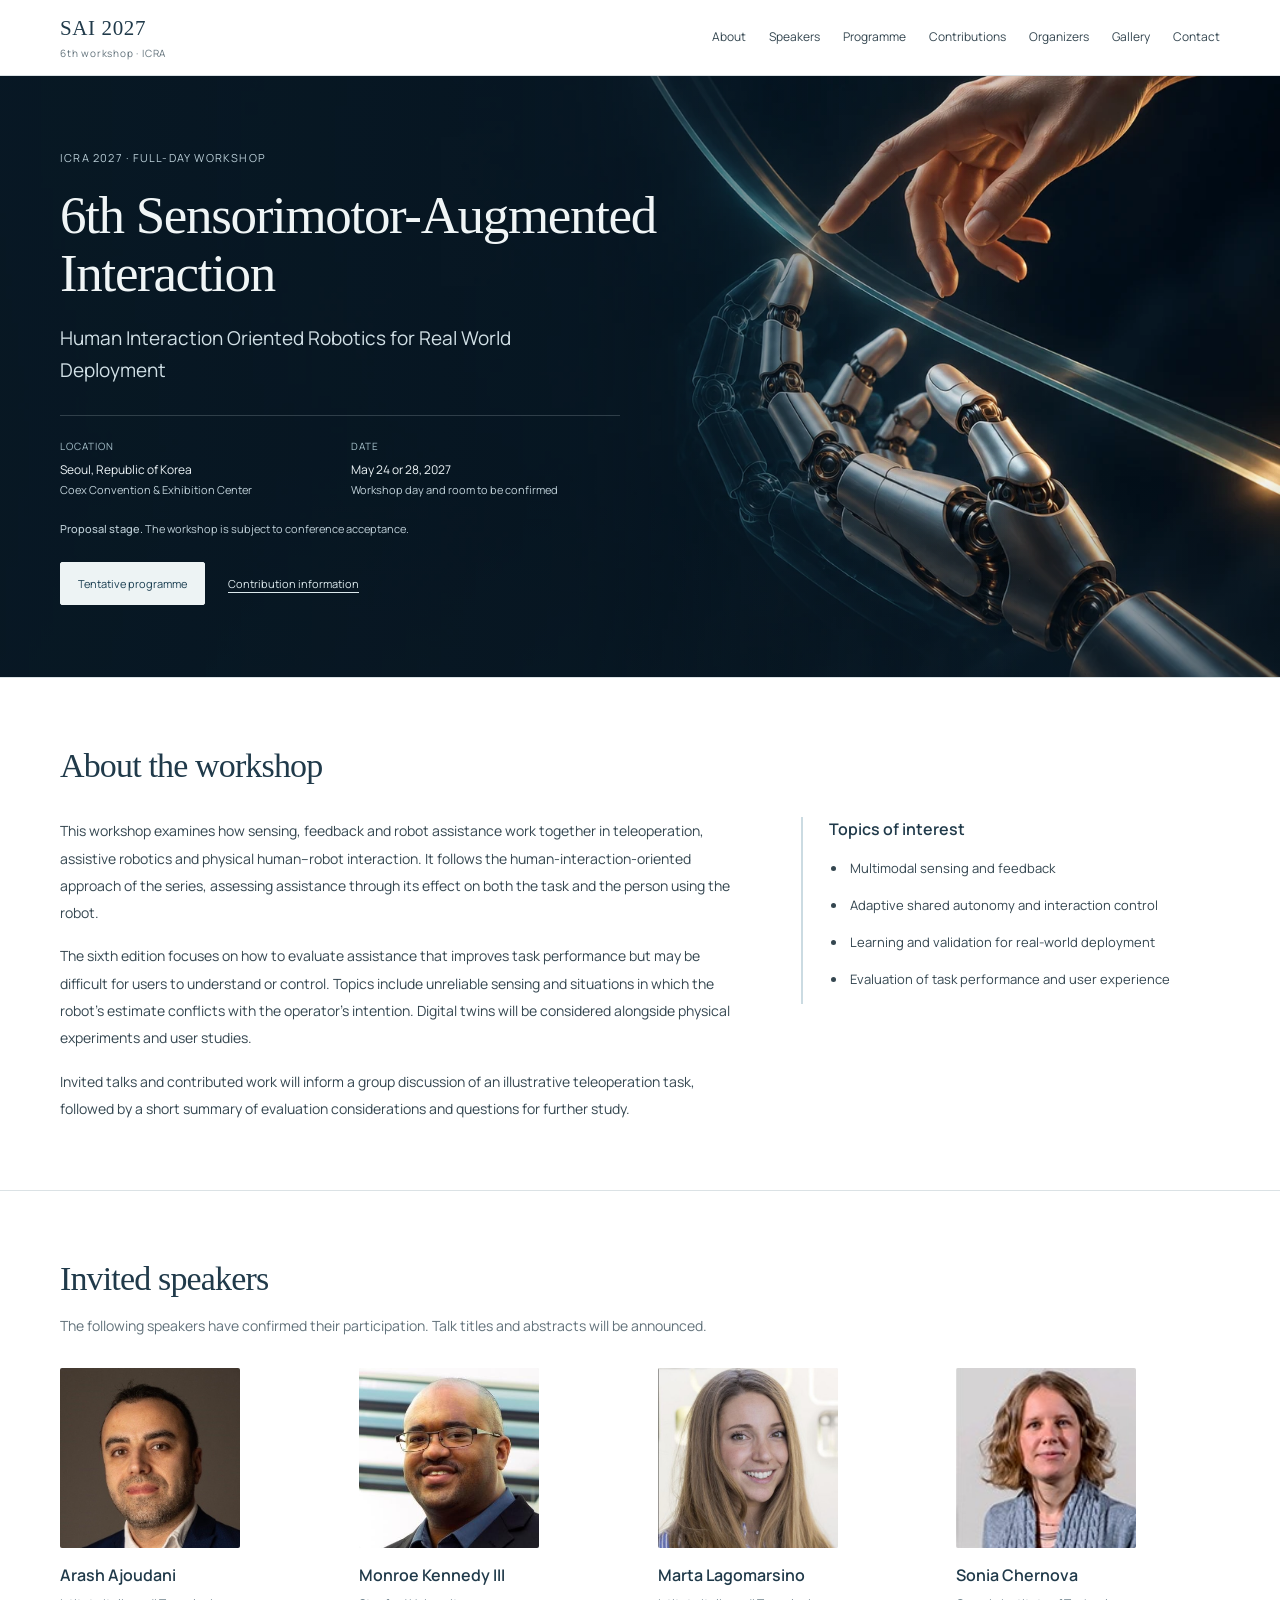
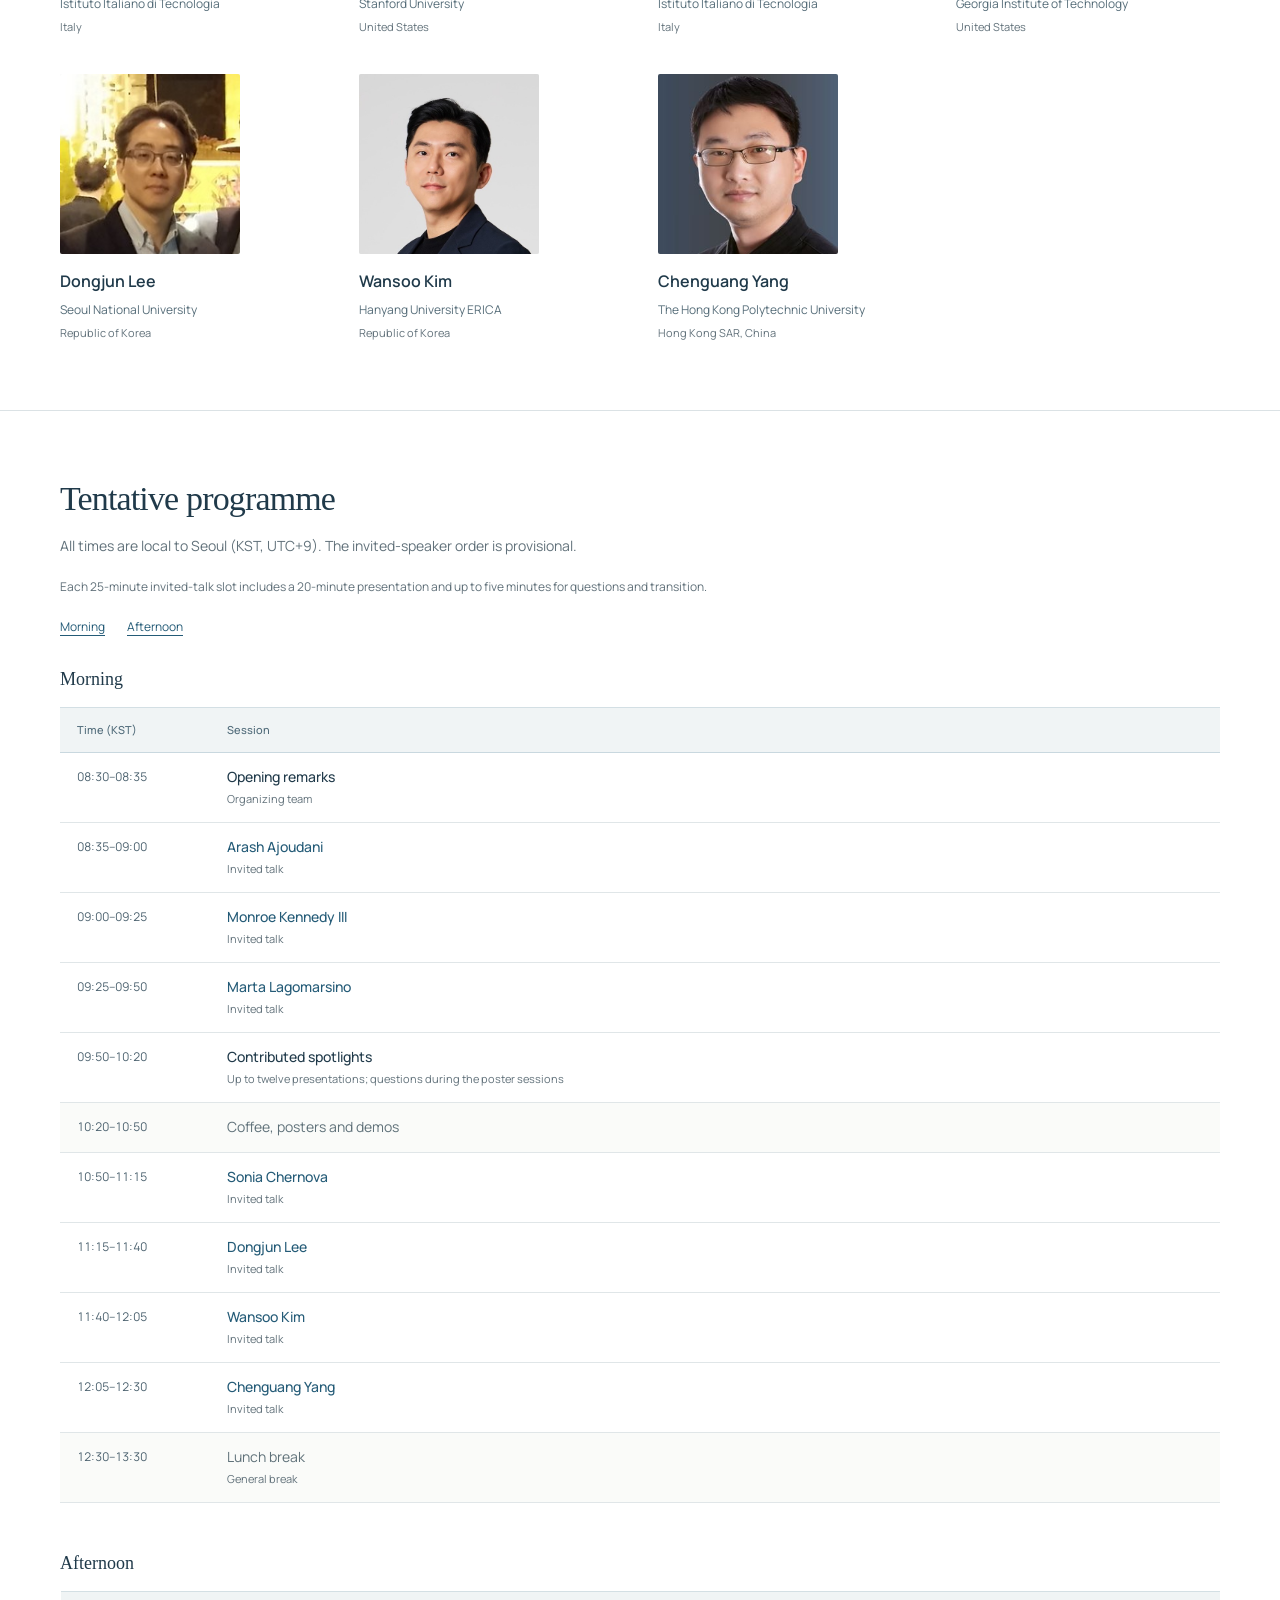
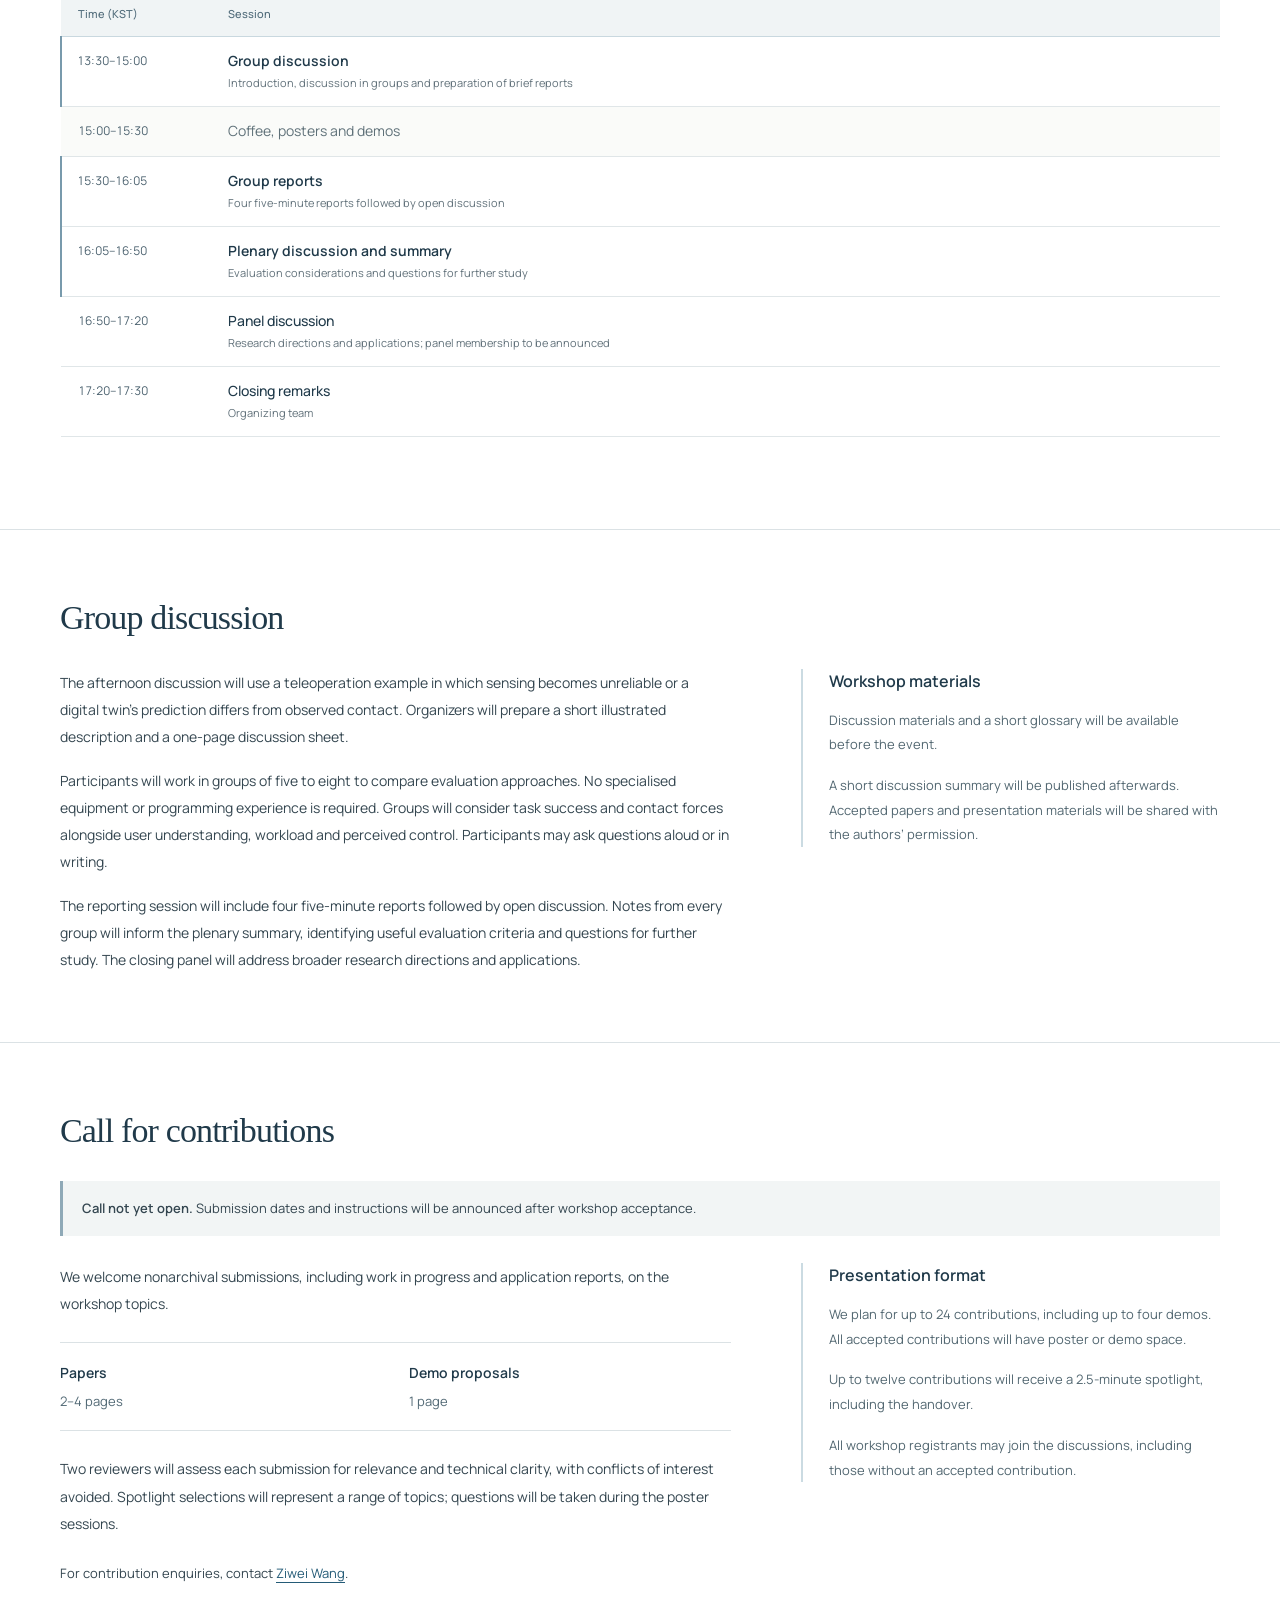
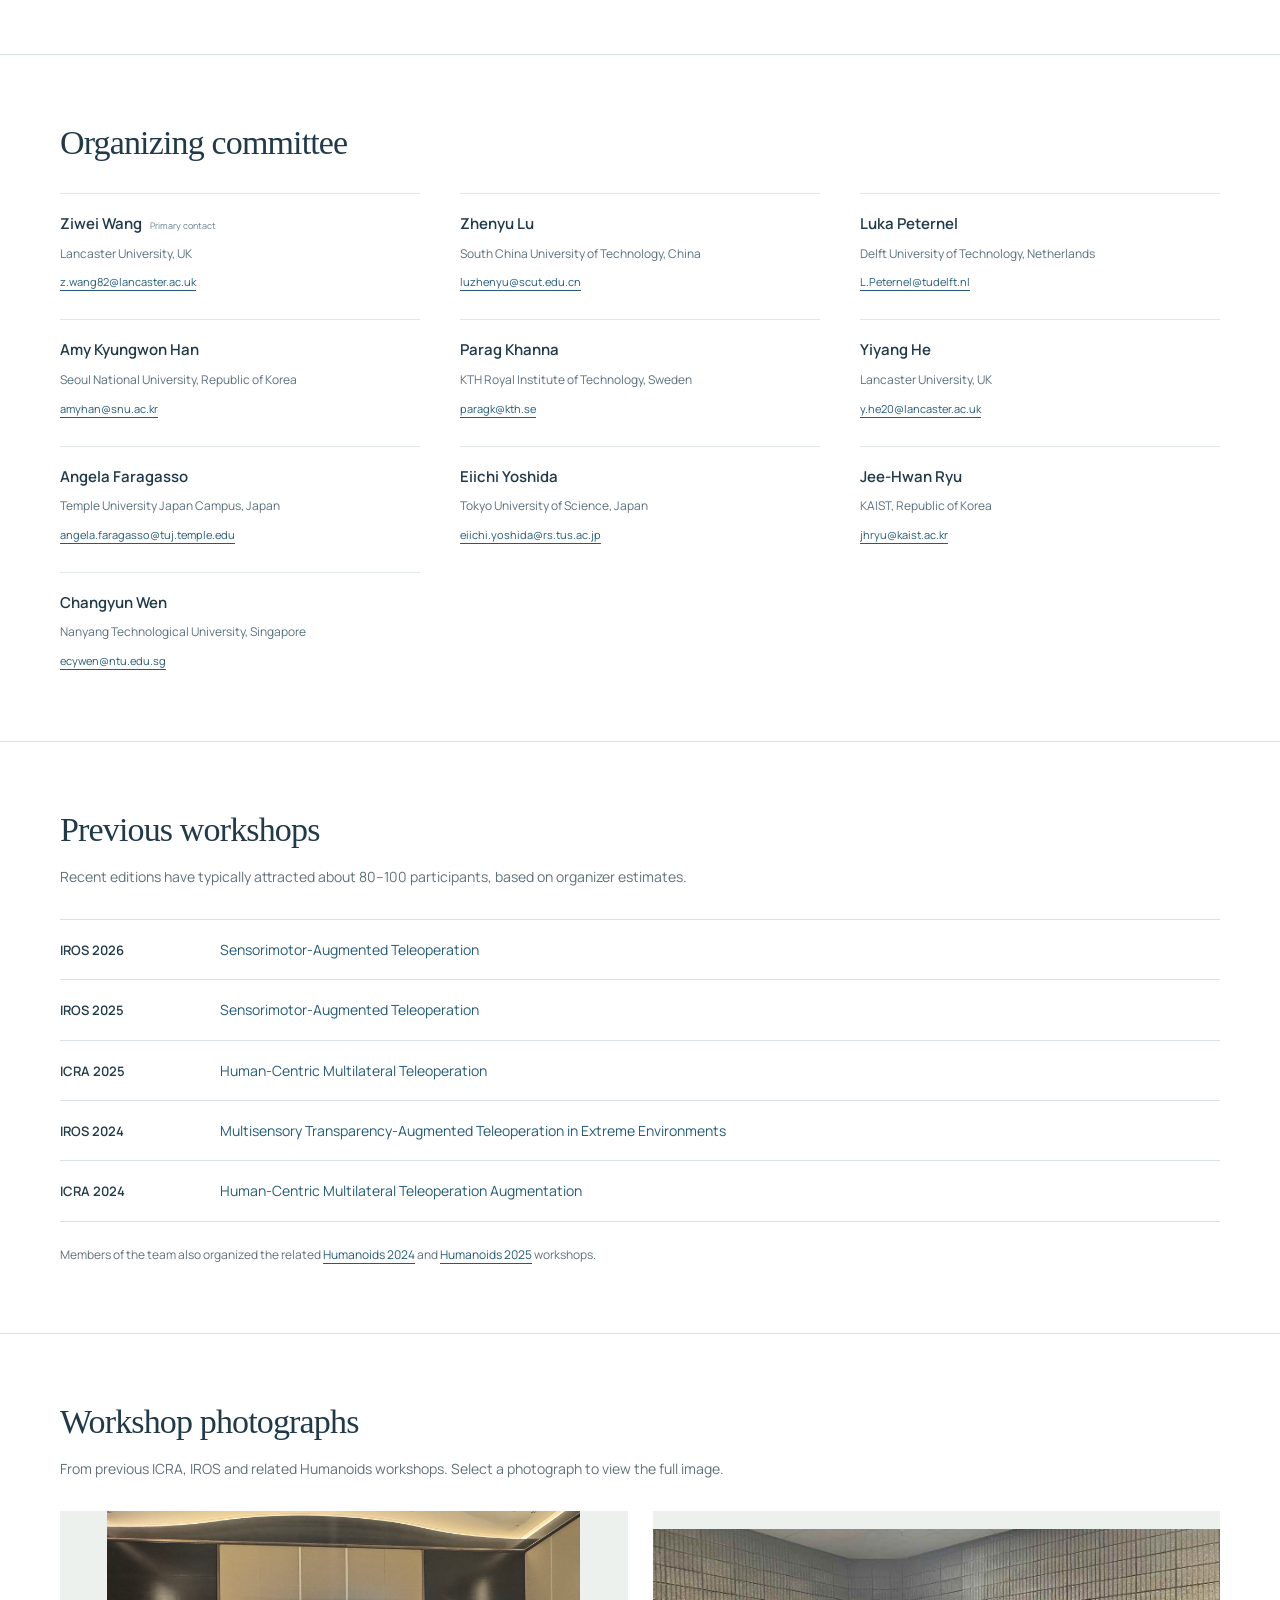
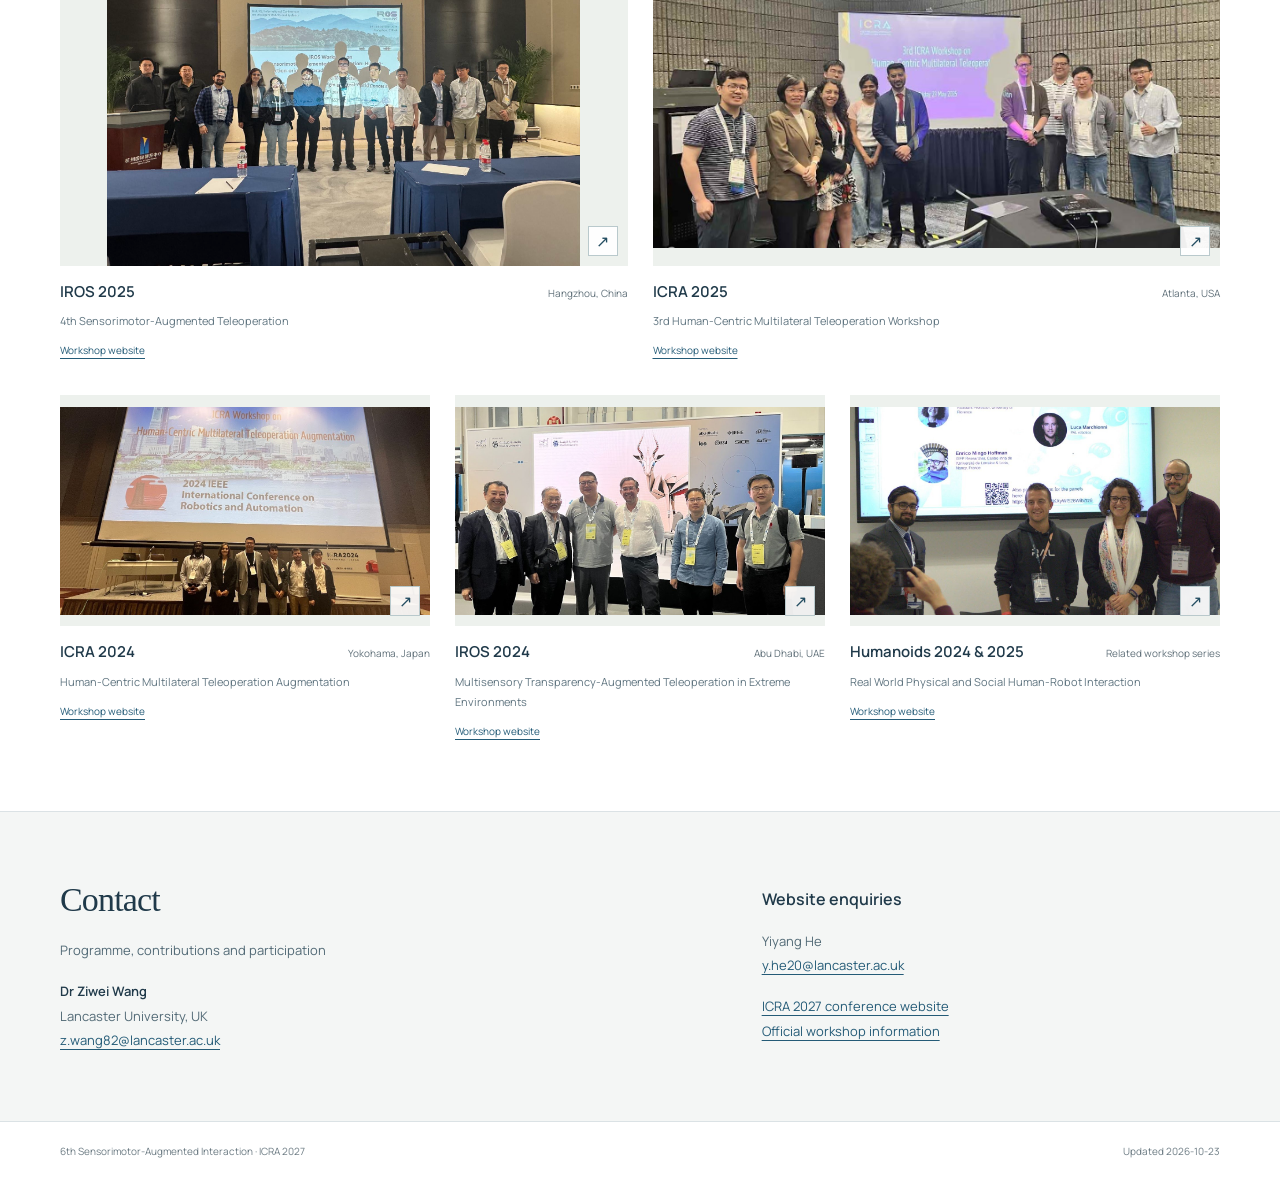
==== commit 34246de4: "Restore hand hero while retaining revised academic content" ====
--- a/index.html
+++ b/index.html
@@ -3,13 +3,13 @@
 <title>6th Sensorimotor-Augmented Interaction | ICRA 2027</title>
 <meta name="description" content="Proposed ICRA 2027 full-day workshop: Human Interaction Oriented Robotics for Real World Deployment. Invited speakers, tentative programme and call for contributions.">
 <meta name="theme-color" content="#193d50"><link rel="canonical" href="https://hyy2566.github.io/icra-workshop-6th-sai-2027/"><link rel="icon" href="favicon.svg" type="image/svg+xml">
-<meta property="og:type" content="website"><meta property="og:title" content="6th Sensorimotor-Augmented Interaction · ICRA 2027"><meta property="og:description" content="Human Interaction Oriented Robotics for Real World Deployment"><meta property="og:url" content="https://hyy2566.github.io/icra-workshop-6th-sai-2027/"><meta property="og:image" content="https://hyy2566.github.io/icra-workshop-6th-sai-2027/assets/gallery/icra-2025.jpg"><meta property="og:image:alt" content="Group photograph from the previous ICRA 2025 workshop in Atlanta">
-<link rel="preload" href="assets/fonts/manrope-400.ttf" as="font" type="font/ttf" crossorigin><link rel="stylesheet" href="academic.css?v=168fbb727a"><script src="site.js?v=08b091651c" defer></script>
+<meta property="og:type" content="website"><meta property="og:title" content="6th Sensorimotor-Augmented Interaction · ICRA 2027"><meta property="og:description" content="Human Interaction Oriented Robotics for Real World Deployment"><meta property="og:url" content="https://hyy2566.github.io/icra-workshop-6th-sai-2027/"><meta property="og:image" content="https://hyy2566.github.io/icra-workshop-6th-sai-2027/assets/hero-interaction-v2.webp"><meta property="og:image:alt" content="Conceptual illustration of a human hand and a robotic hand">
+<link rel="preload" href="assets/fonts/manrope-400.ttf" as="font" type="font/ttf" crossorigin><link rel="preload" href="assets/hero-interaction-v2.webp" as="image"><link rel="stylesheet" href="academic.css?v=a3487a0efd"><script src="site.js?v=08b091651c" defer></script>
 <noscript><style>.menu-toggle{display:none}@media(max-width:900px){.site-header{height:auto;position:static}.header-inner{flex-wrap:wrap;padding-block:18px}.nav{display:flex;position:static;padding:0;border:0}}</style></noscript></head>
 <body><a class="skip" href="#main">Skip to content</a>
 <header class="site-header"><div class="wrap header-inner"><a class="brand" href="#home" aria-label="6th Sensorimotor-Augmented Interaction home"><span>SAI 2027</span><small>6th workshop · ICRA</small></a><button class="menu-toggle" type="button" aria-expanded="false" aria-controls="main-nav">Menu +</button><nav class="nav" id="main-nav" aria-label="Main navigation"><a href="#about">About</a><a href="#speakers">Speakers</a><a href="#programme">Programme</a><a href="#contribute">Contributions</a><a href="#organizers">Organizers</a><a href="#gallery">Gallery</a><a href="#contact">Contact</a></nav></div></header>
 <main id="main">
-<section class="hero" id="home"><div class="wrap hero-grid"><div class="hero-copy"><p class="conference-label">ICRA 2027 · Full-day workshop</p><h1>6th Sensorimotor-Augmented Interaction</h1><p class="subtitle">Human Interaction Oriented Robotics for Real World Deployment</p><dl class="event-details"><div><dt>Location</dt><dd>Seoul, Republic of Korea<br><span>Coex Convention &amp; Exhibition Center</span></dd></div><div><dt>Date</dt><dd>May 24 or 28, 2027<br><span>Workshop day and room to be confirmed</span></dd></div></dl><p class="status-note"><strong>Proposal stage.</strong> The workshop is subject to conference acceptance.</p><div class="hero-links"><a class="button" href="#programme">Tentative programme</a><a href="#contribute">Contribution information</a></div></div><figure class="hero-photo"><img src="assets/gallery/icra-2025.jpg" alt="Participants at the previous ICRA 2025 workshop in Atlanta" width="1280" height="719" fetchpriority="high"><figcaption>Previous edition: ICRA 2025, Atlanta. <a href="#gallery">More workshop photographs</a></figcaption></figure></div></section>
+<section class="hero hero-with-art" id="home"><div class="hero-art"><img src="assets/hero-interaction-v2.webp" alt="Conceptual illustration of a human hand and a robotic hand" width="1672" height="941" fetchpriority="high"></div><div class="wrap hero-grid"><div class="hero-copy"><p class="conference-label">ICRA 2027 · Full-day workshop</p><h1>6th Sensorimotor-Augmented Interaction</h1><p class="subtitle">Human Interaction Oriented Robotics for Real World Deployment</p><dl class="event-details"><div><dt>Location</dt><dd>Seoul, Republic of Korea<br><span>Coex Convention &amp; Exhibition Center</span></dd></div><div><dt>Date</dt><dd>May 24 or 28, 2027<br><span>Workshop day and room to be confirmed</span></dd></div></dl><p class="status-note"><strong>Proposal stage.</strong> The workshop is subject to conference acceptance.</p><div class="hero-links"><a class="button" href="#programme">Tentative programme</a><a href="#contribute">Contribution information</a></div></div></div></section>
 
 <section class="section" id="about"><div class="wrap"><div class="section-heading"><h2>About the workshop</h2></div><div class="about-layout"><div class="prose"><p>This workshop examines how sensing, feedback and robot assistance work together in teleoperation, assistive robotics and physical human–robot interaction. It follows the human-interaction-oriented approach of the series, assessing assistance through its effect on both the task and the person using the robot.</p><p>The sixth edition focuses on how to evaluate assistance that improves task performance but may be difficult for users to understand or control. Topics include unreliable sensing and situations in which the robot’s estimate conflicts with the operator’s intention. Digital twins will be considered alongside physical experiments and user studies.</p><p>Invited talks and contributed work will inform a group discussion of an illustrative teleoperation task, followed by a short summary of evaluation considerations and questions for further study.</p></div><aside class="topics"><h3>Topics of interest</h3><ul><li>Multimodal sensing and feedback</li><li>Adaptive shared autonomy and interaction control</li><li>Learning and validation for real-world deployment</li><li>Evaluation of task performance and user experience</li></ul></aside></div></div></section>
 
--- a/academic.css
+++ b/academic.css
@@ -17,5 +17,12 @@
 @media(max-width:720px){.wrap{width:calc(100% - 40px)}.hero{padding-block:35px}.hero-grid{grid-template-columns:1fr;gap:29px}.hero h1{font-size:40px;max-width:600px}.subtitle{font-size:18px;max-width:570px}.hero-photo{max-width:570px}.hero-photo figcaption{font-size:10px}.event-details{max-width:570px;margin-top:23px;padding-top:18px}.hero-links>a{font-size:11px}.section{padding:48px 0}h2{font-size:30px}.section-heading{margin-bottom:24px}.section-heading>p{font-size:13px}.about-layout,.discussion-layout,.contribution-layout{grid-template-columns:1fr;gap:27px}.prose p{font-size:14px;line-height:1.95}.topics,.materials,.contribution-notes{padding-left:21px}.speaker-grid{grid-template-columns:repeat(2,minmax(0,1fr));gap:29px 25px}.speaker-portrait,.speaker-photo{width:180px;max-width:100%}.speaker-photo{height:auto;aspect-ratio:1;object-fit:cover}.speaker-info p{font-size:12px}.schedule th:first-child{width:125px}.schedule th,.schedule td{padding-inline:12px}.schedule .interactive td:first-child{padding-left:10px}.schedule td:first-child{font-size:11px}.session-title{font-size:13px}.session-detail{font-size:11px}.organizer-grid{gap:24px 25px}.organizer h3{font-size:14px}.organizer p{font-size:11px}.organizer>a{font-size:10px}.editions li{grid-template-columns:100px 1fr;gap:15px}.editions a{font-size:13px}.edition-event{font-size:12px}.contact-layout{grid-template-columns:1fr;gap:25px}.footer .wrap{display:block}.footer p+p{margin-top:6px}}
 @media(max-width:480px){.brand span{font-size:20px}.brand small{font-size:9px}.hero h1{font-size:36px;line-height:1.14}.conference-label{font-size:9px;letter-spacing:.08em;margin-bottom:14px}.subtitle{font-size:16px;line-height:1.7;margin-top:18px}.event-details dd{font-size:11px}.event-details dd span{font-size:10px}.event-details dt{font-size:9px}.status-note{font-size:10px}.hero-links{gap:17px}.hero-links>a{font-size:10px}.hero-photo figcaption{font-size:9px}.section-heading>p{font-size:12px}.speaker-grid{gap:28px 22px}.speaker h3{font-size:14px}.speaker-info p{font-size:11px}.speaker-info .country{font-size:10px}.programme-note{font-size:11px}.schedule th:first-child{width:104px}.schedule td{padding-block:12px}.schedule th{font-size:10px}.schedule td:first-child{font-size:10px}.session-title{font-size:12px}.session-detail{font-size:10px}.submission-status{font-size:12px;padding:12px 15px}.organizer-grid{gap:23px 20px}.organizer h3{font-size:13px}.organizer .role{font-size:8px}.organizer p{font-size:11px}.organizer>a{font-size:10px}.editions li{grid-template-columns:84px 1fr;gap:12px}.edition-event{font-size:11px}.editions a{font-size:12px}.gallery-grid{grid-template-columns:1fr;gap:30px}.gallery-item,.gallery-item:nth-child(-n+2),.gallery-item:last-child{grid-column:1;width:100%}.gallery-open{aspect-ratio:auto}.gallery-open img{height:auto}.gallery-item figcaption p{font-size:12px}.photo-controls{gap:10px;grid-template-columns:35px 1fr 35px}.photo-controls button{width:32px;height:32px}.photo-controls p{font-size:11px}.photo-full{max-height:calc(90vh - 160px)}}
 @media(min-width:761px) and (max-width:900px){.site-header{height:76px}html{scroll-padding-top:76px}.menu-toggle{display:none}.nav{display:flex;position:static;padding:0;border:0;background:transparent;gap:17px}.nav a{font-size:11px}}
+/* Keep the hand illustration while retaining the revised academic typography. */
+.hero-with-art{position:relative;isolation:isolate;overflow:hidden;background:#081824;color:#e6eef2;min-height:590px;padding:72px 0}.hero-art{position:absolute;inset:0;z-index:-1}.hero-art img{width:100%;height:100%;object-fit:cover;object-position:center}.hero-art:after{content:"";position:absolute;inset:0;background:linear-gradient(90deg,#081824fa,#081824b5 38%,#08182415 73%),linear-gradient(0deg,#08182499,transparent 35%)}.hero-with-art .hero-grid{display:block}.hero-with-art .hero-copy{width:61%;max-width:685px}.hero-with-art h1{color:#f0f5f6}.hero-with-art .conference-label{color:#b9cdd6}.hero-with-art .subtitle{color:#d1e0e6;max-width:580px}.hero-with-art .event-details{border-color:#bdced238;max-width:560px}.hero-with-art .event-details dt{color:#a7c1cb}.hero-with-art .event-details dd{color:#edf4f7}.hero-with-art .event-details dd span,.hero-with-art .status-note{color:#c0d1d9}.hero-with-art .hero-links>a{color:#dce9ed}.hero-with-art .button{background:#edf3f4;color:#193d50;border-color:#edf3f4}.hero-with-art .button:hover{background:#dbe9ed;color:#193d50}
+.hero-with-art .hero-links>.button,.hero-with-art .hero-links>.button:hover{color:#193d50}
+.hero-with-art .subtitle{max-width:500px}.hero-art:after{background:linear-gradient(90deg,#081824fa,#081824c9 45%,#08182400 80%),linear-gradient(0deg,#08182499,transparent 35%)}
+@media(max-width:900px){.hero-with-art{padding:56px 0;min-height:560px}.hero-with-art .hero-copy{width:66%}.hero-art img{object-position:60% center}}
+@media(max-width:720px){.hero-with-art{padding:40px 0;min-height:580px}.hero-with-art .hero-copy{width:100%;max-width:590px}.hero-art{opacity:.5}.hero-art img{object-position:66% center}.hero-art:after{background:linear-gradient(90deg,#081824e8,#08182470 65%,#08182420),linear-gradient(0deg,#081824,transparent 65%)}}
+@media print{.hero-art{display:none}.hero-with-art{min-height:0;background:white;color:black;padding:25px 0}.hero-with-art .hero-copy{width:100%}.hero-with-art h1,.hero-with-art .subtitle,.hero-with-art .conference-label,.hero-with-art .event-details dd,.hero-with-art .event-details dt,.hero-with-art .event-details dd span,.hero-with-art .status-note{color:black}}
 @media(prefers-reduced-motion:reduce){html{scroll-behavior:auto}}
 @media print{.site-header,.hero-links,.programme-links,.photo-dialog,.gallery-zoom{display:none}.wrap{width:100%}.hero,.section{padding:25px 0;background:white}.hero-grid,.about-layout,.discussion-layout,.contribution-layout{display:block}.hero-photo{max-width:430px;margin-top:20px}.hero h1{font-size:32px}.speaker-grid{grid-template-columns:repeat(4,1fr)}.speaker-photo{width:100px;height:100px}.speaker-portrait{width:100px}.schedule tr,.organizer,.gallery-item{break-inside:avoid}.topics,.materials,.contribution-notes{margin-top:20px}.contact-layout{display:block}.contact-layout>div+div{margin-top:20px}}
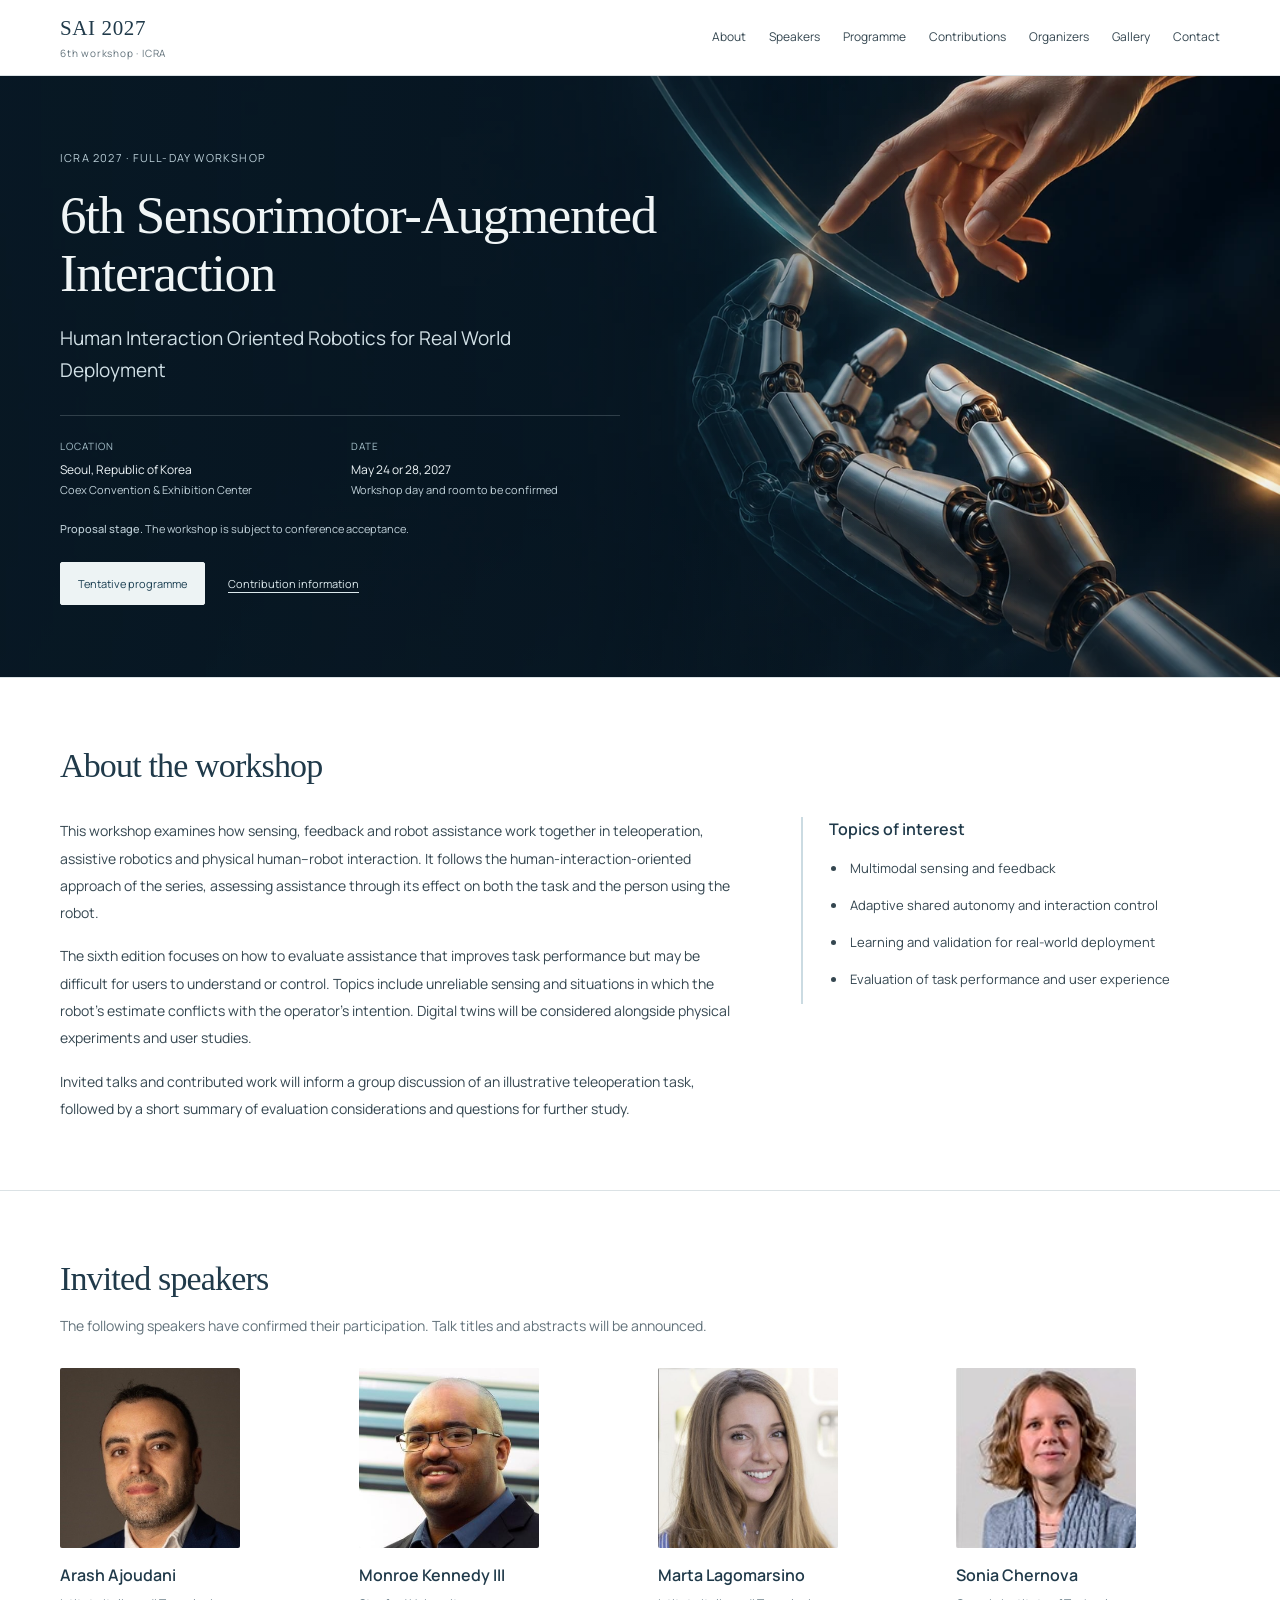
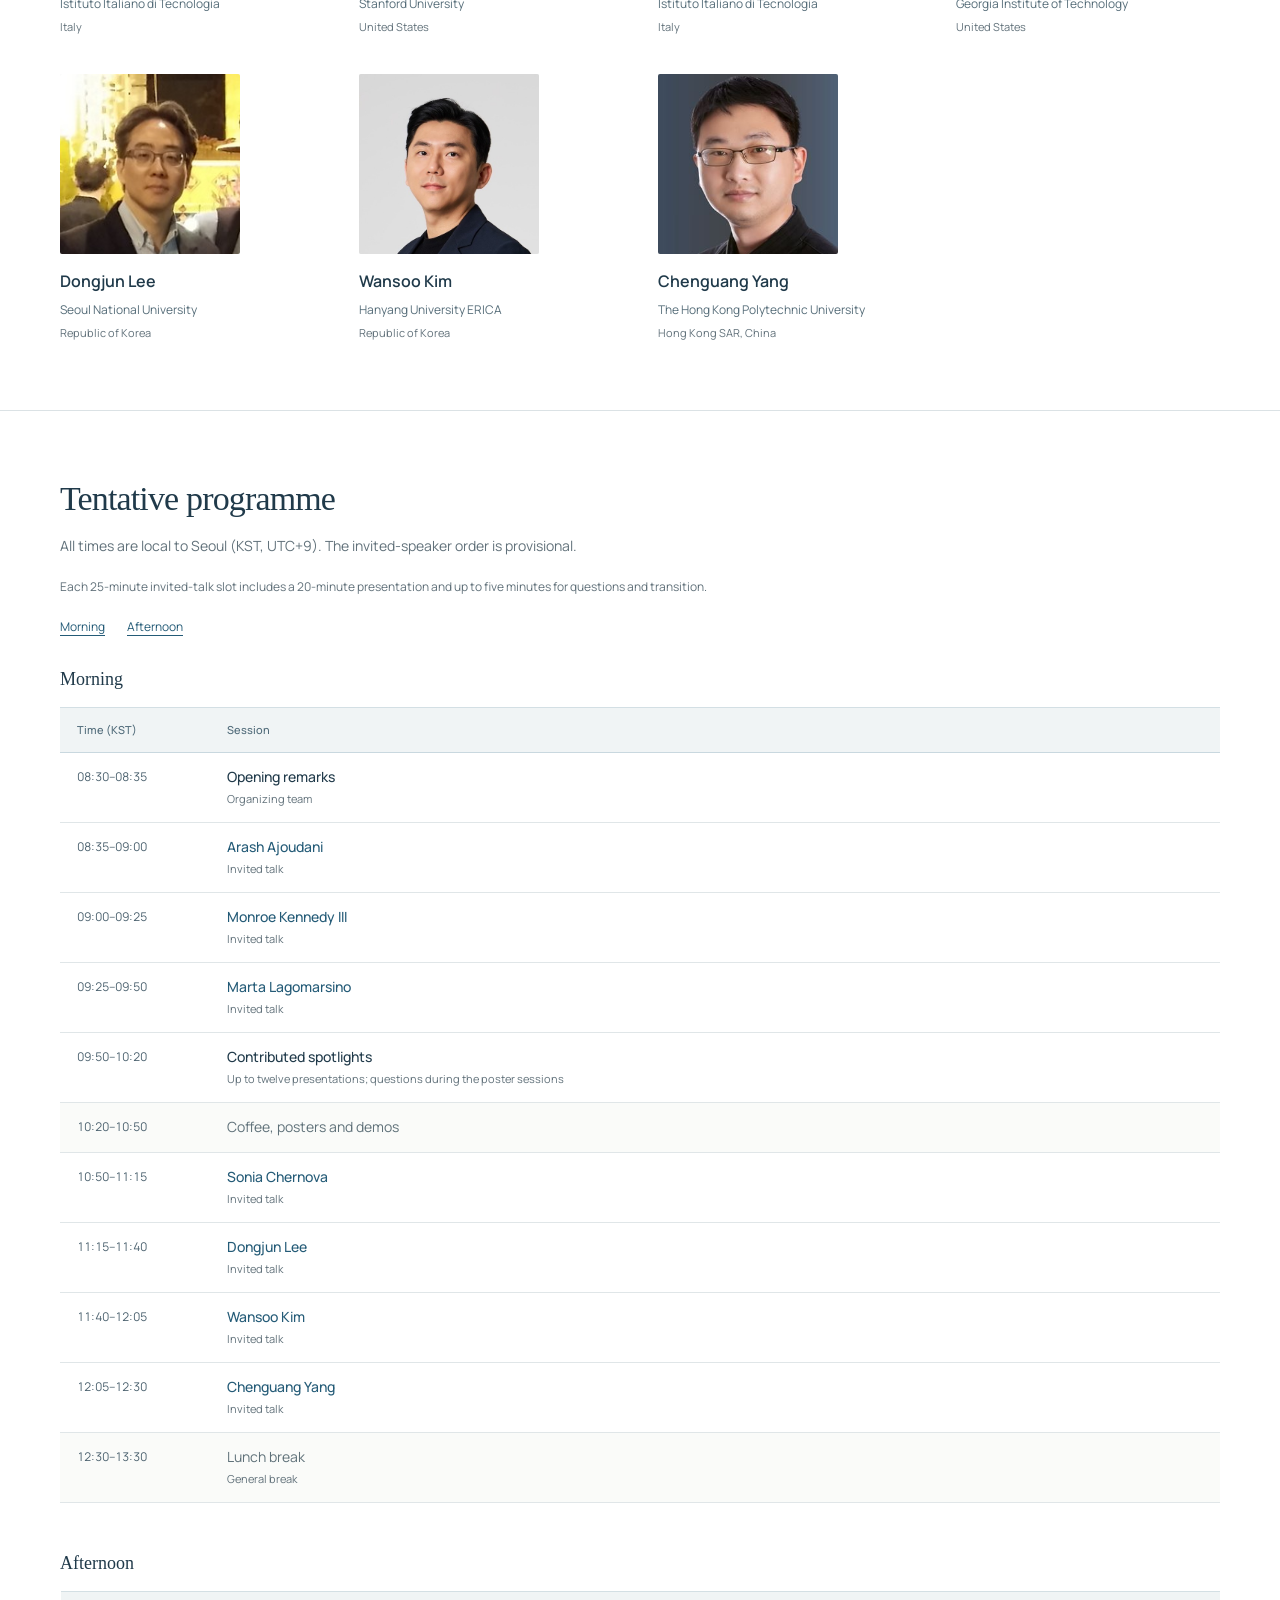
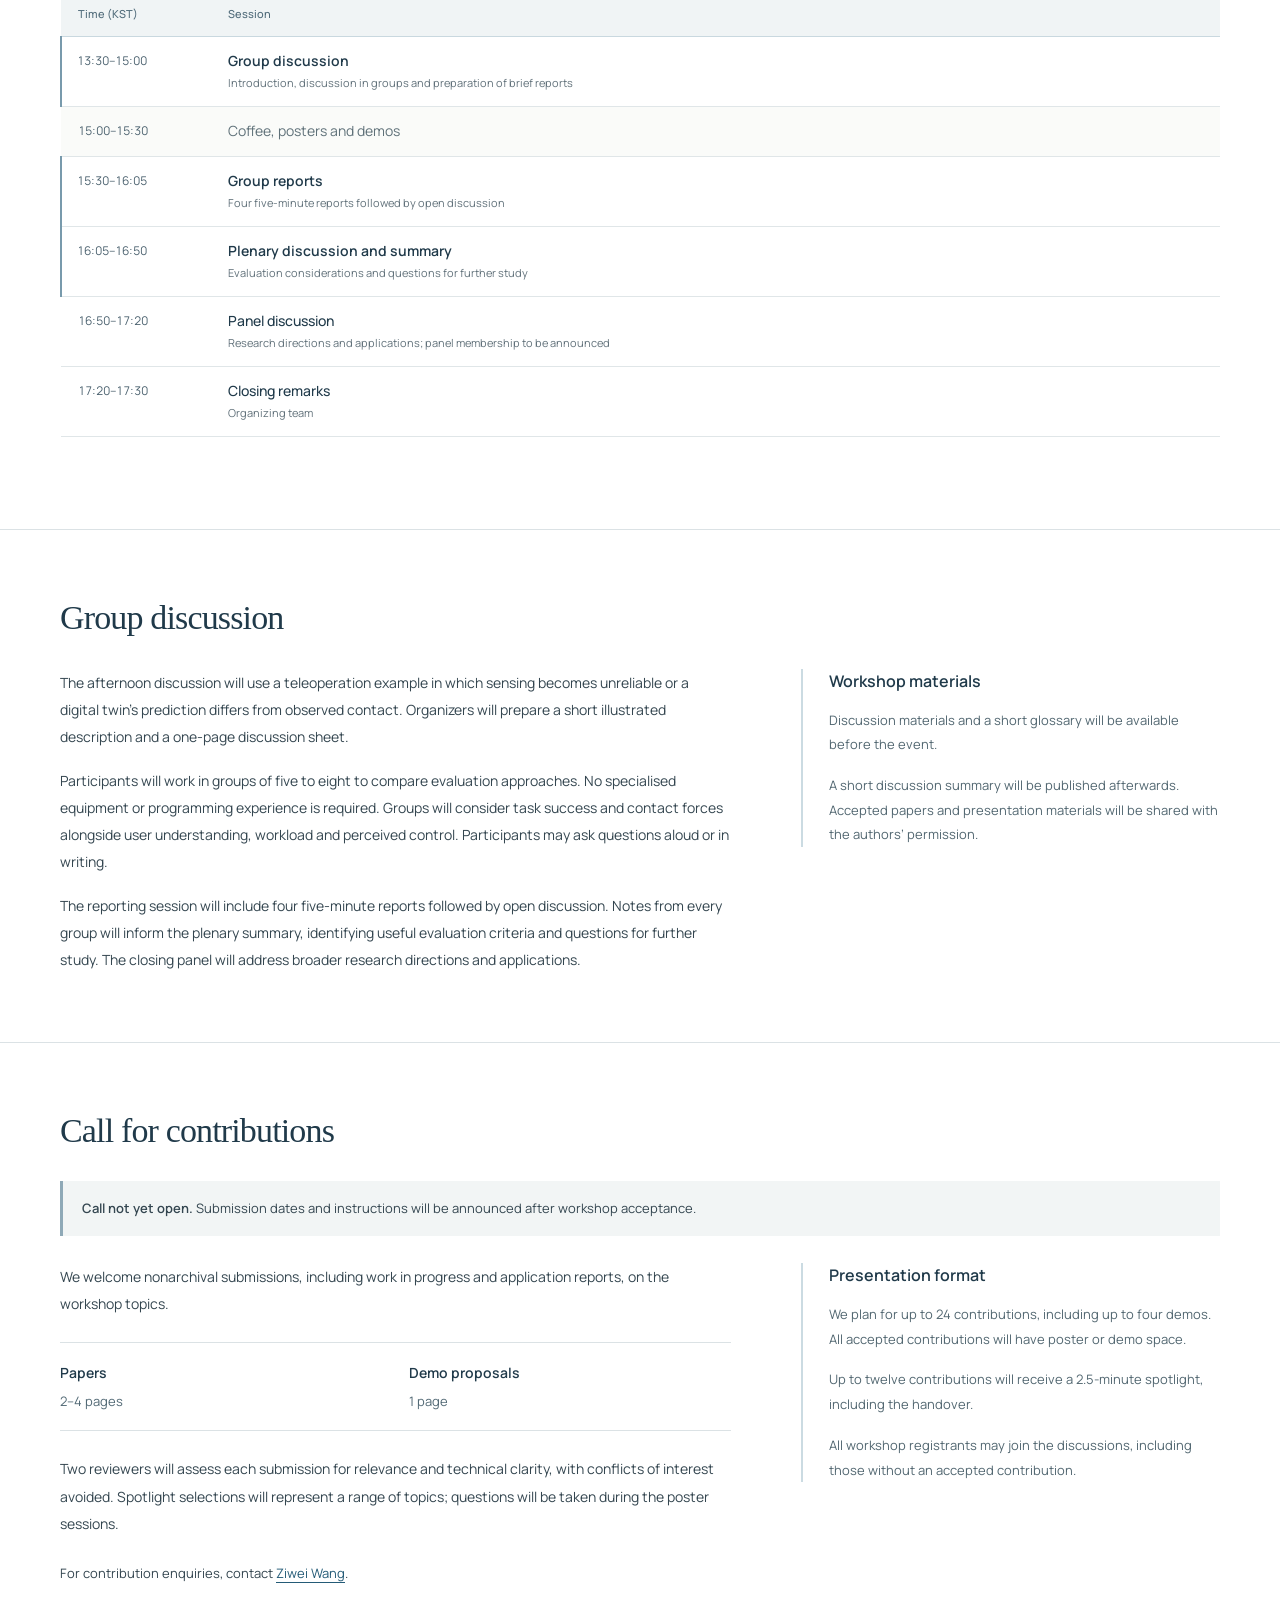
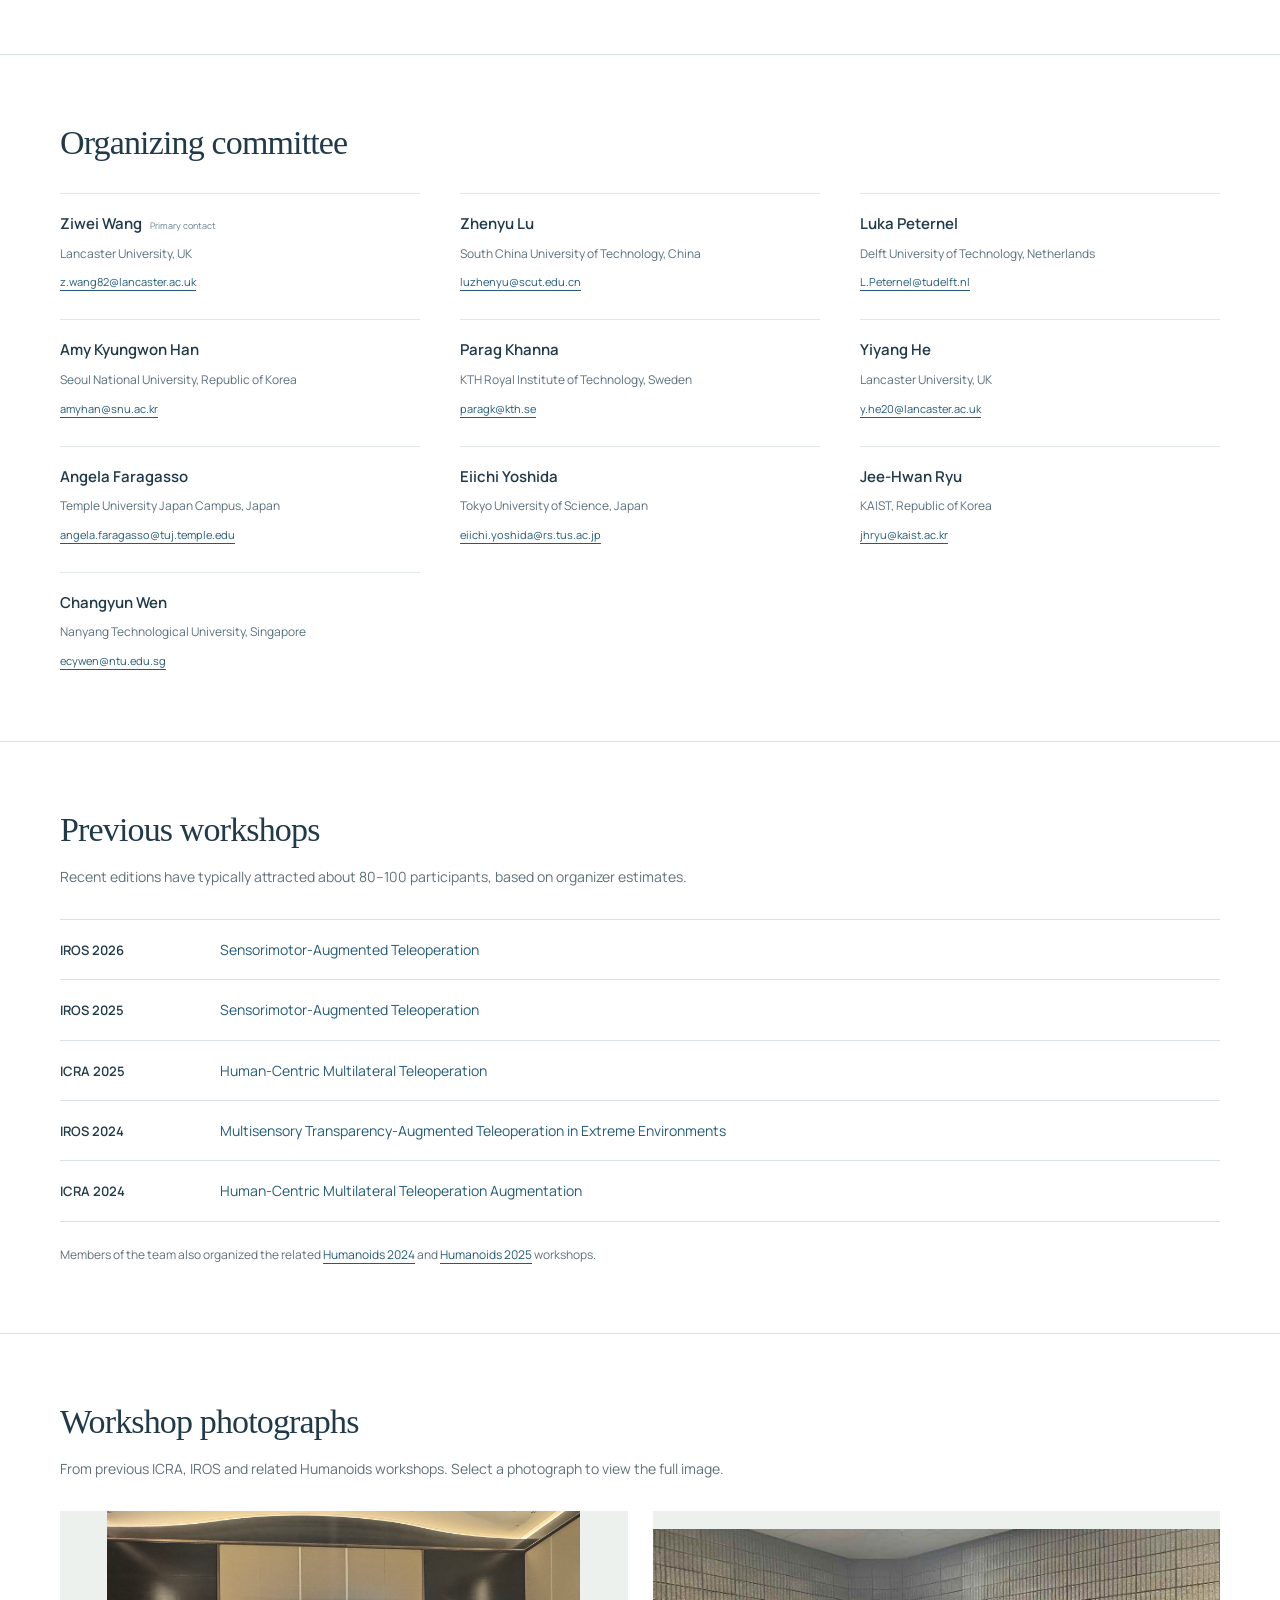
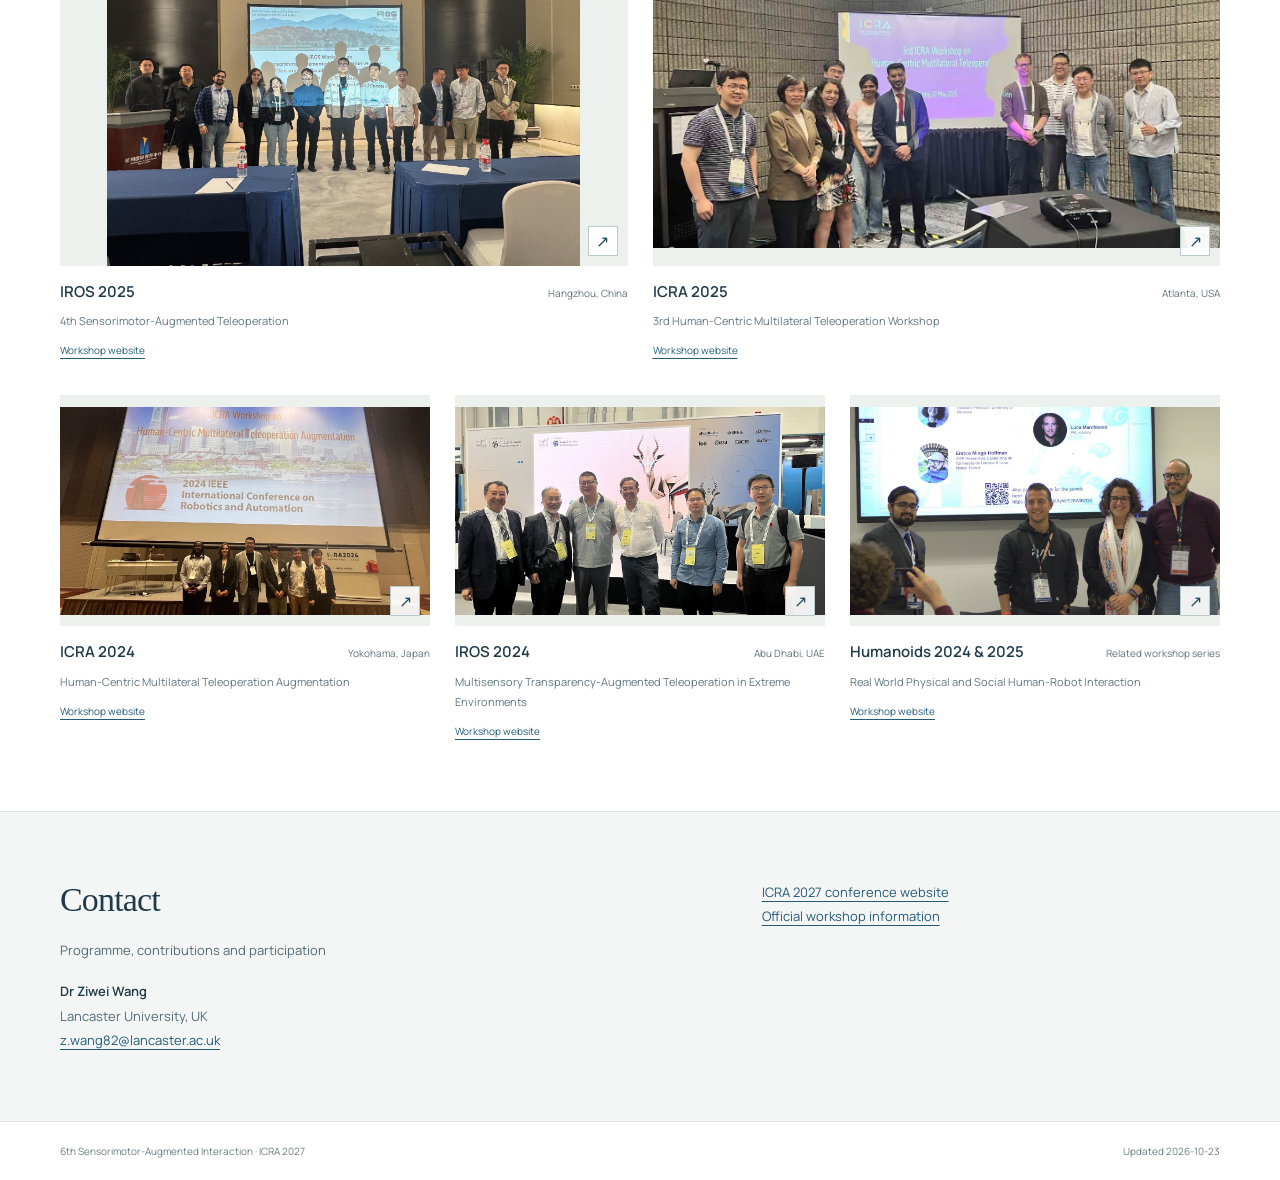
==== commit 1ed872f9: "Remove website enquiries contact block" ====
--- a/index.html
+++ b/index.html
@@ -42,5 +42,5 @@
 <section class="section" id="gallery"><div class="wrap"><div class="section-heading"><h2>Workshop photographs</h2><p>From previous ICRA, IROS and related Humanoids workshops. Select a photograph to view the full image.</p></div><div class="gallery-grid"><figure class="gallery-item"><a class="gallery-open" href="assets/gallery/iros-2025.jpg" target="_blank" rel="noopener" data-caption="IROS 2025 · Hangzhou, China" aria-label="View IROS 2025 group photograph at full size"><img src="assets/gallery/iros-2025.jpg" width="1706" height="1279" alt="Group photograph from IROS 2025" loading="lazy" decoding="async"><span class="gallery-zoom" aria-hidden="true">↗</span></a><figcaption><div class="gallery-caption-top"><h3>IROS 2025</h3><span>Hangzhou, China</span></div><p>4th Sensorimotor-Augmented Teleoperation</p><a class="gallery-event-link" href="https://sites.google.com/view/iros-workshop-4th-sat-2025" target="_blank" rel="noopener noreferrer">Workshop website</a></figcaption></figure><figure class="gallery-item"><a class="gallery-open" href="assets/gallery/icra-2025.jpg" target="_blank" rel="noopener" data-caption="ICRA 2025 · Atlanta, USA" aria-label="View ICRA 2025 group photograph at full size"><img src="assets/gallery/icra-2025.jpg" width="1280" height="719" alt="Group photograph from ICRA 2025" loading="lazy" decoding="async"><span class="gallery-zoom" aria-hidden="true">↗</span></a><figcaption><div class="gallery-caption-top"><h3>ICRA 2025</h3><span>Atlanta, USA</span></div><p>3rd Human-Centric Multilateral Teleoperation Workshop</p><a class="gallery-event-link" href="https://sites.google.com/view/icra-2025-workshop/home" target="_blank" rel="noopener noreferrer">Workshop website</a></figcaption></figure><figure class="gallery-item"><a class="gallery-open" href="assets/gallery/icra-2024.jpg" target="_blank" rel="noopener" data-caption="ICRA 2024 · Yokohama, Japan" aria-label="View ICRA 2024 group photograph at full size"><img src="assets/gallery/icra-2024.jpg" width="1280" height="719" alt="Group photograph from ICRA 2024" loading="lazy" decoding="async"><span class="gallery-zoom" aria-hidden="true">↗</span></a><figcaption><div class="gallery-caption-top"><h3>ICRA 2024</h3><span>Yokohama, Japan</span></div><p>Human-Centric Multilateral Teleoperation Augmentation</p><a class="gallery-event-link" href="https://sites.google.com/view/humancentricicra2024/home" target="_blank" rel="noopener noreferrer">Workshop website</a></figcaption></figure><figure class="gallery-item"><a class="gallery-open" href="assets/gallery/iros-2024.jpg" target="_blank" rel="noopener" data-caption="IROS 2024 · Abu Dhabi, UAE" aria-label="View IROS 2024 group photograph at full size"><img src="assets/gallery/iros-2024.jpg" width="1280" height="719" alt="Group photograph from IROS 2024" loading="lazy" decoding="async"><span class="gallery-zoom" aria-hidden="true">↗</span></a><figcaption><div class="gallery-caption-top"><h3>IROS 2024</h3><span>Abu Dhabi, UAE</span></div><p>Multisensory Transparency-Augmented Teleoperation in Extreme Environments</p><a class="gallery-event-link" href="https://sites.google.com/view/iros24-ws-multisensory/home" target="_blank" rel="noopener noreferrer">Workshop website</a></figcaption></figure><figure class="gallery-item"><a class="gallery-open" href="assets/gallery/humanoids-2024-2025.jpg" target="_blank" rel="noopener" data-caption="Humanoids 2024 &amp; 2025 · Related workshop series" aria-label="View Humanoids 2024 &amp; 2025 group photograph at full size"><img src="assets/gallery/humanoids-2024-2025.jpg" width="1280" height="719" alt="Group photograph from Humanoids 2024 &amp; 2025" loading="lazy" decoding="async"><span class="gallery-zoom" aria-hidden="true">↗</span></a><figcaption><div class="gallery-caption-top"><h3>Humanoids 2024 &amp; 2025</h3><span>Related workshop series</span></div><p>Real World Physical and Social Human-Robot Interaction</p><a class="gallery-event-link" href="https://rwhri.github.io/Humanoids2024_workshop/" target="_blank" rel="noopener noreferrer">Workshop website</a></figcaption></figure></div></div></section>
 <dialog class="photo-dialog" aria-labelledby="photo-caption"><div class="photo-viewer"><button class="photo-close" type="button" aria-label="Close photograph" autofocus>×</button><img class="photo-full" alt="Selected workshop group photograph" width="1280" height="719"><div class="photo-controls"><button class="photo-previous" type="button" aria-label="Previous photograph">←</button><div><p id="photo-caption"></p><span class="photo-count" aria-live="polite"></span></div><button class="photo-next" type="button" aria-label="Next photograph">→</button></div></div></dialog>
 
-<section class="section contact" id="contact"><div class="wrap contact-layout"><div><h2>Contact</h2><p>Programme, contributions and participation</p><p><strong>Dr Ziwei Wang</strong><br>Lancaster University, UK<br><a href="mailto:z.wang82@lancaster.ac.uk">z.wang82@lancaster.ac.uk</a></p></div><div><h3>Website enquiries</h3><p>Yiyang He<br><a href="mailto:y.he20@lancaster.ac.uk">y.he20@lancaster.ac.uk</a></p><p><a href="https://2027.ieee-icra.org/" target="_blank" rel="noopener noreferrer">ICRA 2027 conference website</a><br><a href="https://2027.ieee-icra.org/contribute/call-for-workshop-and-tutorial/" target="_blank" rel="noopener noreferrer">Official workshop information</a></p></div></div></section>
+<section class="section contact" id="contact"><div class="wrap contact-layout"><div><h2>Contact</h2><p>Programme, contributions and participation</p><p><strong>Dr Ziwei Wang</strong><br>Lancaster University, UK<br><a href="mailto:z.wang82@lancaster.ac.uk">z.wang82@lancaster.ac.uk</a></p></div><div><p><a href="https://2027.ieee-icra.org/" target="_blank" rel="noopener noreferrer">ICRA 2027 conference website</a><br><a href="https://2027.ieee-icra.org/contribute/call-for-workshop-and-tutorial/" target="_blank" rel="noopener noreferrer">Official workshop information</a></p></div></div></section>
 </main><footer class="footer"><div class="wrap"><p>6th Sensorimotor-Augmented Interaction · ICRA 2027</p><p>Updated 2026-10-23</p></div></footer></body></html>
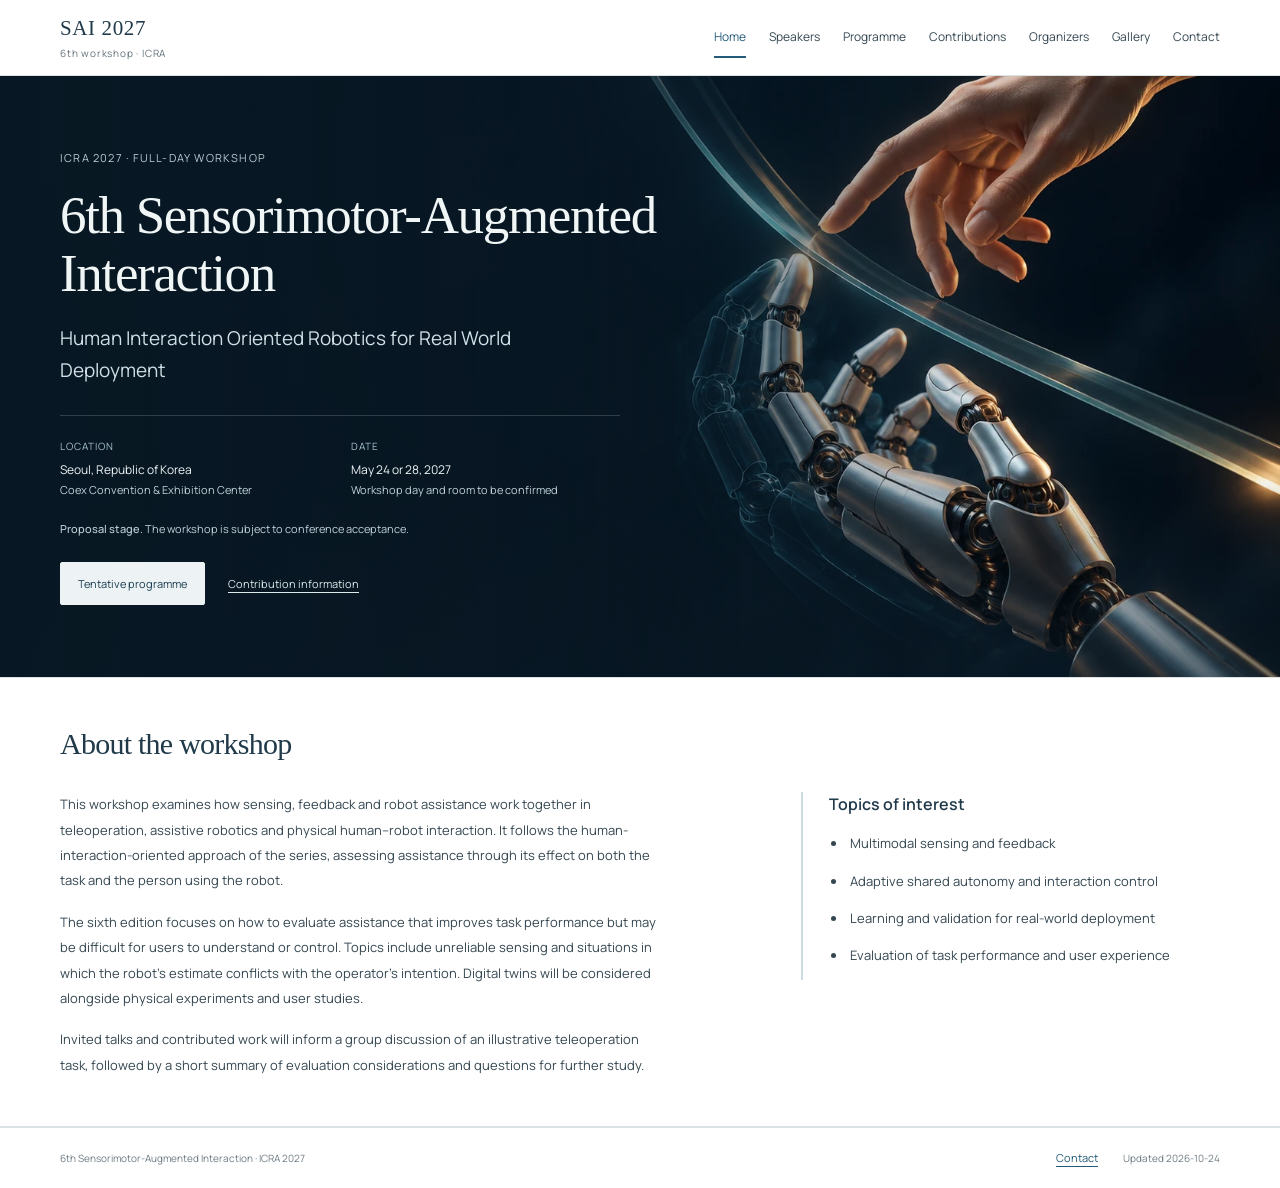
==== commit 666c6ea6: "Split workshop into separate pages and add organizer portraits and profiles" ====
--- a/index.html
+++ b/index.html
@@ -1,46 +1,12 @@
 <!doctype html>
 <html lang="en"><head><meta charset="utf-8"><meta name="viewport" content="width=device-width,initial-scale=1">
-<title>6th Sensorimotor-Augmented Interaction | ICRA 2027</title>
-<meta name="description" content="Proposed ICRA 2027 full-day workshop: Human Interaction Oriented Robotics for Real World Deployment. Invited speakers, tentative programme and call for contributions.">
+<title>6th Sensorimotor-Augmented Interaction | ICRA 2027</title><meta name="description" content="Proposed ICRA 2027 full-day workshop: Human Interaction Oriented Robotics for Real World Deployment.">
 <meta name="theme-color" content="#193d50"><link rel="canonical" href="https://hyy2566.github.io/icra-workshop-6th-sai-2027/"><link rel="icon" href="favicon.svg" type="image/svg+xml">
-<meta property="og:type" content="website"><meta property="og:title" content="6th Sensorimotor-Augmented Interaction · ICRA 2027"><meta property="og:description" content="Human Interaction Oriented Robotics for Real World Deployment"><meta property="og:url" content="https://hyy2566.github.io/icra-workshop-6th-sai-2027/"><meta property="og:image" content="https://hyy2566.github.io/icra-workshop-6th-sai-2027/assets/hero-interaction-v2.webp"><meta property="og:image:alt" content="Conceptual illustration of a human hand and a robotic hand">
-<link rel="preload" href="assets/fonts/manrope-400.ttf" as="font" type="font/ttf" crossorigin><link rel="preload" href="assets/hero-interaction-v2.webp" as="image"><link rel="stylesheet" href="academic.css?v=a3487a0efd"><script src="site.js?v=08b091651c" defer></script>
+<meta property="og:type" content="website"><meta property="og:title" content="6th Sensorimotor-Augmented Interaction | ICRA 2027"><meta property="og:description" content="Proposed ICRA 2027 full-day workshop: Human Interaction Oriented Robotics for Real World Deployment."><meta property="og:url" content="https://hyy2566.github.io/icra-workshop-6th-sai-2027/"><meta property="og:image" content="https://hyy2566.github.io/icra-workshop-6th-sai-2027/assets/hero-interaction-v2.webp"><meta property="og:image:alt" content="Conceptual illustration of a human hand and a robotic hand">
+<link rel="preload" href="assets/fonts/manrope-400.ttf" as="font" type="font/ttf" crossorigin><link rel="preload" href="assets/hero-interaction-v2.webp" as="image"><link rel="stylesheet" href="academic.css?v=79df348d54"><script src="site.js?v=db98a8e2d1" defer></script>
 <noscript><style>.menu-toggle{display:none}@media(max-width:900px){.site-header{height:auto;position:static}.header-inner{flex-wrap:wrap;padding-block:18px}.nav{display:flex;position:static;padding:0;border:0}}</style></noscript></head>
-<body><a class="skip" href="#main">Skip to content</a>
-<header class="site-header"><div class="wrap header-inner"><a class="brand" href="#home" aria-label="6th Sensorimotor-Augmented Interaction home"><span>SAI 2027</span><small>6th workshop · ICRA</small></a><button class="menu-toggle" type="button" aria-expanded="false" aria-controls="main-nav">Menu +</button><nav class="nav" id="main-nav" aria-label="Main navigation"><a href="#about">About</a><a href="#speakers">Speakers</a><a href="#programme">Programme</a><a href="#contribute">Contributions</a><a href="#organizers">Organizers</a><a href="#gallery">Gallery</a><a href="#contact">Contact</a></nav></div></header>
-<main id="main">
-<section class="hero hero-with-art" id="home"><div class="hero-art"><img src="assets/hero-interaction-v2.webp" alt="Conceptual illustration of a human hand and a robotic hand" width="1672" height="941" fetchpriority="high"></div><div class="wrap hero-grid"><div class="hero-copy"><p class="conference-label">ICRA 2027 · Full-day workshop</p><h1>6th Sensorimotor-Augmented Interaction</h1><p class="subtitle">Human Interaction Oriented Robotics for Real World Deployment</p><dl class="event-details"><div><dt>Location</dt><dd>Seoul, Republic of Korea<br><span>Coex Convention &amp; Exhibition Center</span></dd></div><div><dt>Date</dt><dd>May 24 or 28, 2027<br><span>Workshop day and room to be confirmed</span></dd></div></dl><p class="status-note"><strong>Proposal stage.</strong> The workshop is subject to conference acceptance.</p><div class="hero-links"><a class="button" href="#programme">Tentative programme</a><a href="#contribute">Contribution information</a></div></div></div></section>
-
-<section class="section" id="about"><div class="wrap"><div class="section-heading"><h2>About the workshop</h2></div><div class="about-layout"><div class="prose"><p>This workshop examines how sensing, feedback and robot assistance work together in teleoperation, assistive robotics and physical human–robot interaction. It follows the human-interaction-oriented approach of the series, assessing assistance through its effect on both the task and the person using the robot.</p><p>The sixth edition focuses on how to evaluate assistance that improves task performance but may be difficult for users to understand or control. Topics include unreliable sensing and situations in which the robot’s estimate conflicts with the operator’s intention. Digital twins will be considered alongside physical experiments and user studies.</p><p>Invited talks and contributed work will inform a group discussion of an illustrative teleoperation task, followed by a short summary of evaluation considerations and questions for further study.</p></div><aside class="topics"><h3>Topics of interest</h3><ul><li>Multimodal sensing and feedback</li><li>Adaptive shared autonomy and interaction control</li><li>Learning and validation for real-world deployment</li><li>Evaluation of task performance and user experience</li></ul></aside></div></div></section>
-
-<section class="section" id="speakers"><div class="wrap"><div class="section-heading"><h2>Invited speakers</h2><p>The following speakers have confirmed their participation. Talk titles and abstracts will be announced.</p></div><div class="speaker-grid"><article class="speaker" id="speaker-arash">
-    <a class="speaker-portrait" href="https://www.iit.it/people-details/-/people/arash-ajoudani" target="_blank" rel="noopener noreferrer" aria-label="Arash Ajoudani: official profile (opens in a new tab)"><img class="speaker-photo" src="assets/people/arash.jpg" alt="Arash Ajoudani" width="180" height="180" loading="lazy"></a>
-    <div class="speaker-info"><h3><a href="https://www.iit.it/people-details/-/people/arash-ajoudani" target="_blank" rel="noopener noreferrer">Arash Ajoudani</a></h3><p>Istituto Italiano di Tecnologia</p><p class="country">Italy</p></div></article><article class="speaker" id="speaker-monroe">
-    <a class="speaker-portrait" href="https://profiles.stanford.edu/monroe-kennedy" target="_blank" rel="noopener noreferrer" aria-label="Monroe Kennedy III: official profile (opens in a new tab)"><img class="speaker-photo" src="assets/people/monroe.jpg" alt="Monroe Kennedy III" width="180" height="180" loading="lazy"></a>
-    <div class="speaker-info"><h3><a href="https://profiles.stanford.edu/monroe-kennedy" target="_blank" rel="noopener noreferrer">Monroe Kennedy III</a></h3><p>Stanford University</p><p class="country">United States</p></div></article><article class="speaker" id="speaker-marta">
-    <a class="speaker-portrait" href="https://www.iit.it/it/people-profile/-/people/marta-lagomarsino/" target="_blank" rel="noopener noreferrer" aria-label="Marta Lagomarsino: official profile (opens in a new tab)"><img class="speaker-photo" src="assets/people/marta.jpg" alt="Marta Lagomarsino" width="180" height="180" loading="lazy"></a>
-    <div class="speaker-info"><h3><a href="https://www.iit.it/it/people-profile/-/people/marta-lagomarsino/" target="_blank" rel="noopener noreferrer">Marta Lagomarsino</a></h3><p>Istituto Italiano di Tecnologia</p><p class="country">Italy</p></div></article><article class="speaker" id="speaker-sonia">
-    <a class="speaker-portrait" href="https://www.cc.gatech.edu/people/sonia-chernova" target="_blank" rel="noopener noreferrer" aria-label="Sonia Chernova: official profile (opens in a new tab)"><img class="speaker-photo" src="assets/people/sonia.jpg" alt="Sonia Chernova" width="180" height="180" loading="lazy"></a>
-    <div class="speaker-info"><h3><a href="https://www.cc.gatech.edu/people/sonia-chernova" target="_blank" rel="noopener noreferrer">Sonia Chernova</a></h3><p>Georgia Institute of Technology</p><p class="country">United States</p></div></article><article class="speaker" id="speaker-dongjun">
-    <a class="speaker-portrait" href="https://www.inrol.snu.ac.kr/dongjun-lee" target="_blank" rel="noopener noreferrer" aria-label="Dongjun Lee: official profile (opens in a new tab)"><img class="speaker-photo" src="assets/people/dongjun.jpg" alt="Dongjun Lee" width="180" height="180" loading="lazy"></a>
-    <div class="speaker-info"><h3><a href="https://www.inrol.snu.ac.kr/dongjun-lee" target="_blank" rel="noopener noreferrer">Dongjun Lee</a></h3><p>Seoul National University</p><p class="country">Republic of Korea</p></div></article><article class="speaker" id="speaker-wansoo">
-    <a class="speaker-portrait" href="https://harco.hanyang.ac.kr/team/" target="_blank" rel="noopener noreferrer" aria-label="Wansoo Kim: official profile (opens in a new tab)"><img class="speaker-photo" src="assets/people/wansoo.jpg" alt="Wansoo Kim" width="180" height="180" loading="lazy"></a>
-    <div class="speaker-info"><h3><a href="https://harco.hanyang.ac.kr/team/" target="_blank" rel="noopener noreferrer">Wansoo Kim</a></h3><p>Hanyang University ERICA</p><p class="country">Republic of Korea</p></div></article><article class="speaker" id="speaker-chenguang">
-    <a class="speaker-portrait" href="https://www.polyu.edu.hk/comp/people/academic-staff/prof-yang-chenguang-charlie/" target="_blank" rel="noopener noreferrer" aria-label="Chenguang Yang: official profile (opens in a new tab)"><img class="speaker-photo" src="assets/people/chenguang.jpg" alt="Chenguang Yang" width="180" height="180" loading="lazy"></a>
-    <div class="speaker-info"><h3><a href="https://www.polyu.edu.hk/comp/people/academic-staff/prof-yang-chenguang-charlie/" target="_blank" rel="noopener noreferrer">Chenguang Yang</a></h3><p>The Hong Kong Polytechnic University</p><p class="country">Hong Kong SAR, China</p></div></article></div></div></section>
-
-<section class="section" id="programme"><div class="wrap"><div class="section-heading"><h2>Tentative programme</h2><p>All times are local to Seoul (KST, UTC+9). The invited-speaker order is provisional.</p></div><p class="programme-note">Each 25-minute invited-talk slot includes a 20-minute presentation and up to five minutes for questions and transition.</p><nav class="programme-links" aria-label="Programme sessions"><a href="#morning">Morning</a><a href="#afternoon">Afternoon</a></nav><table class="schedule" id="morning"><caption>Morning</caption><thead><tr><th scope="col">Time (KST)</th><th scope="col">Session</th></tr></thead><tbody><tr class="talk"><td>08:30–08:35</td><td><span class="session-title">Opening remarks</span><span class="session-detail">Organizing team</span></td></tr><tr class="talk"><td>08:35–09:00</td><td><span class="session-title"><a href="#speaker-arash">Arash Ajoudani</a></span><span class="session-detail">Invited talk</span></td></tr><tr class="talk"><td>09:00–09:25</td><td><span class="session-title"><a href="#speaker-monroe">Monroe Kennedy III</a></span><span class="session-detail">Invited talk</span></td></tr><tr class="talk"><td>09:25–09:50</td><td><span class="session-title"><a href="#speaker-marta">Marta Lagomarsino</a></span><span class="session-detail">Invited talk</span></td></tr><tr class="talk"><td>09:50–10:20</td><td><span class="session-title">Contributed spotlights</span><span class="session-detail">Up to twelve presentations; questions during the poster sessions</span></td></tr><tr class="break"><td>10:20–10:50</td><td><span class="session-title">Coffee, posters and demos</span></td></tr><tr class="talk"><td>10:50–11:15</td><td><span class="session-title"><a href="#speaker-sonia">Sonia Chernova</a></span><span class="session-detail">Invited talk</span></td></tr><tr class="talk"><td>11:15–11:40</td><td><span class="session-title"><a href="#speaker-dongjun">Dongjun Lee</a></span><span class="session-detail">Invited talk</span></td></tr><tr class="talk"><td>11:40–12:05</td><td><span class="session-title"><a href="#speaker-wansoo">Wansoo Kim</a></span><span class="session-detail">Invited talk</span></td></tr><tr class="talk"><td>12:05–12:30</td><td><span class="session-title"><a href="#speaker-chenguang">Chenguang Yang</a></span><span class="session-detail">Invited talk</span></td></tr><tr class="break"><td>12:30–13:30</td><td><span class="session-title">Lunch break</span><span class="session-detail">General break</span></td></tr></tbody></table><table class="schedule" id="afternoon"><caption>Afternoon</caption><thead><tr><th scope="col">Time (KST)</th><th scope="col">Session</th></tr></thead><tbody><tr class="interactive"><td>13:30–15:00</td><td><span class="session-title">Group discussion</span><span class="session-detail">Introduction, discussion in groups and preparation of brief reports</span></td></tr><tr class="break"><td>15:00–15:30</td><td><span class="session-title">Coffee, posters and demos</span></td></tr><tr class="interactive"><td>15:30–16:05</td><td><span class="session-title">Group reports</span><span class="session-detail">Four five-minute reports followed by open discussion</span></td></tr><tr class="interactive"><td>16:05–16:50</td><td><span class="session-title">Plenary discussion and summary</span><span class="session-detail">Evaluation considerations and questions for further study</span></td></tr><tr class="talk"><td>16:50–17:20</td><td><span class="session-title">Panel discussion</span><span class="session-detail">Research directions and applications; panel membership to be announced</span></td></tr><tr class="talk"><td>17:20–17:30</td><td><span class="session-title">Closing remarks</span><span class="session-detail">Organizing team</span></td></tr></tbody></table></div></section>
-
-<section class="section" id="discussion"><div class="wrap"><div class="section-heading"><h2>Group discussion</h2></div><div class="discussion-layout"><div class="prose"><p>The afternoon discussion will use a teleoperation example in which sensing becomes unreliable or a digital twin’s prediction differs from observed contact. Organizers will prepare a short illustrated description and a one-page discussion sheet.</p><p>Participants will work in groups of five to eight to compare evaluation approaches. No specialised equipment or programming experience is required. Groups will consider task success and contact forces alongside user understanding, workload and perceived control. Participants may ask questions aloud or in writing.</p><p>The reporting session will include four five-minute reports followed by open discussion. Notes from every group will inform the plenary summary, identifying useful evaluation criteria and questions for further study. The closing panel will address broader research directions and applications.</p></div><aside class="materials" id="resources"><h3>Workshop materials</h3><p>Discussion materials and a short glossary will be available before the event.</p><p>A short discussion summary will be published afterwards. Accepted papers and presentation materials will be shared with the authors’ permission.</p></aside></div></div></section>
-
-<section class="section" id="contribute"><div class="wrap"><div class="section-heading"><h2>Call for contributions</h2></div><p class="submission-status"><strong>Call not yet open.</strong> Submission dates and instructions will be announced after workshop acceptance.</p><div class="contribution-layout"><div class="prose"><p>We welcome nonarchival submissions, including work in progress and application reports, on the workshop topics.</p><dl class="formats"><div><dt>Papers</dt><dd>2–4 pages</dd></div><div><dt>Demo proposals</dt><dd>1 page</dd></div></dl><p>Two reviewers will assess each submission for relevance and technical clarity, with conflicts of interest avoided. Spotlight selections will represent a range of topics; questions will be taken during the poster sessions.</p></div><aside class="contribution-notes"><h3>Presentation format</h3><p>We plan for up to 24 contributions, including up to four demos. All accepted contributions will have poster or demo space.</p><p>Up to twelve contributions will receive a 2.5-minute spotlight, including the handover.</p><p>All workshop registrants may join the discussions, including those without an accepted contribution.</p></aside></div><p class="section-contact">For contribution enquiries, contact <a href="mailto:z.wang82@lancaster.ac.uk">Ziwei Wang</a>.</p></div></section>
-
-<section class="section" id="organizers"><div class="wrap"><div class="section-heading"><h2>Organizing committee</h2></div><div class="organizer-grid"><article class="organizer"><h3>Ziwei Wang<span class="role">Primary contact</span></h3><p>Lancaster University, UK</p><a href="mailto:z.wang82@lancaster.ac.uk">z.wang82@lancaster.ac.uk</a></article><article class="organizer"><h3>Zhenyu Lu</h3><p>South China University of Technology, China</p><a href="mailto:luzhenyu@scut.edu.cn">luzhenyu@scut.edu.cn</a></article><article class="organizer"><h3>Luka Peternel</h3><p>Delft University of Technology, Netherlands</p><a href="mailto:L.Peternel@tudelft.nl">L.Peternel@tudelft.nl</a></article><article class="organizer"><h3>Amy Kyungwon Han</h3><p>Seoul National University, Republic of Korea</p><a href="mailto:amyhan@snu.ac.kr">amyhan@snu.ac.kr</a></article><article class="organizer"><h3>Parag Khanna</h3><p>KTH Royal Institute of Technology, Sweden</p><a href="mailto:paragk@kth.se">paragk@kth.se</a></article><article class="organizer"><h3>Yiyang He</h3><p>Lancaster University, UK</p><a href="mailto:y.he20@lancaster.ac.uk">y.he20@lancaster.ac.uk</a></article><article class="organizer"><h3>Angela Faragasso</h3><p>Temple University Japan Campus, Japan</p><a href="mailto:angela.faragasso@tuj.temple.edu">angela.faragasso@tuj.temple.edu</a></article><article class="organizer"><h3>Eiichi Yoshida</h3><p>Tokyo University of Science, Japan</p><a href="mailto:eiichi.yoshida@rs.tus.ac.jp">eiichi.yoshida@rs.tus.ac.jp</a></article><article class="organizer"><h3>Jee-Hwan Ryu</h3><p>KAIST, Republic of Korea</p><a href="mailto:jhryu@kaist.ac.kr">jhryu@kaist.ac.kr</a></article><article class="organizer"><h3>Changyun Wen</h3><p>Nanyang Technological University, Singapore</p><a href="mailto:ecywen@ntu.edu.sg">ecywen@ntu.edu.sg</a></article></div></div></section>
-
-<section class="section" id="previous"><div class="wrap"><div class="section-heading"><h2>Previous workshops</h2><p>Recent editions have typically attracted about 80–100 participants, based on organizer estimates.</p></div><ul class="editions"><li><span class="edition-event">IROS 2026</span><a href="https://hyy2566.github.io/iros-workshop-5th-sat-2026/" target="_blank" rel="noopener noreferrer">Sensorimotor-Augmented Teleoperation</a></li><li><span class="edition-event">IROS 2025</span><a href="https://sites.google.com/view/iros-workshop-4th-sat-2025" target="_blank" rel="noopener noreferrer">Sensorimotor-Augmented Teleoperation</a></li><li><span class="edition-event">ICRA 2025</span><a href="https://sites.google.com/view/icra-2025-workshop/home" target="_blank" rel="noopener noreferrer">Human-Centric Multilateral Teleoperation</a></li><li><span class="edition-event">IROS 2024</span><a href="https://sites.google.com/view/iros24-ws-multisensory/home" target="_blank" rel="noopener noreferrer">Multisensory Transparency-Augmented Teleoperation in Extreme Environments</a></li><li><span class="edition-event">ICRA 2024</span><a href="https://sites.google.com/view/humancentricicra2024/home" target="_blank" rel="noopener noreferrer">Human-Centric Multilateral Teleoperation Augmentation</a></li></ul><p class="related-events">Members of the team also organized the related <a href="https://rwhri.github.io/Humanoids2024_workshop/" target="_blank" rel="noopener noreferrer">Humanoids 2024</a> and <a href="https://rwhri.github.io/Humanoids2025_workshop/" target="_blank" rel="noopener noreferrer">Humanoids 2025</a> workshops.</p></div></section>
-
-<section class="section" id="gallery"><div class="wrap"><div class="section-heading"><h2>Workshop photographs</h2><p>From previous ICRA, IROS and related Humanoids workshops. Select a photograph to view the full image.</p></div><div class="gallery-grid"><figure class="gallery-item"><a class="gallery-open" href="assets/gallery/iros-2025.jpg" target="_blank" rel="noopener" data-caption="IROS 2025 · Hangzhou, China" aria-label="View IROS 2025 group photograph at full size"><img src="assets/gallery/iros-2025.jpg" width="1706" height="1279" alt="Group photograph from IROS 2025" loading="lazy" decoding="async"><span class="gallery-zoom" aria-hidden="true">↗</span></a><figcaption><div class="gallery-caption-top"><h3>IROS 2025</h3><span>Hangzhou, China</span></div><p>4th Sensorimotor-Augmented Teleoperation</p><a class="gallery-event-link" href="https://sites.google.com/view/iros-workshop-4th-sat-2025" target="_blank" rel="noopener noreferrer">Workshop website</a></figcaption></figure><figure class="gallery-item"><a class="gallery-open" href="assets/gallery/icra-2025.jpg" target="_blank" rel="noopener" data-caption="ICRA 2025 · Atlanta, USA" aria-label="View ICRA 2025 group photograph at full size"><img src="assets/gallery/icra-2025.jpg" width="1280" height="719" alt="Group photograph from ICRA 2025" loading="lazy" decoding="async"><span class="gallery-zoom" aria-hidden="true">↗</span></a><figcaption><div class="gallery-caption-top"><h3>ICRA 2025</h3><span>Atlanta, USA</span></div><p>3rd Human-Centric Multilateral Teleoperation Workshop</p><a class="gallery-event-link" href="https://sites.google.com/view/icra-2025-workshop/home" target="_blank" rel="noopener noreferrer">Workshop website</a></figcaption></figure><figure class="gallery-item"><a class="gallery-open" href="assets/gallery/icra-2024.jpg" target="_blank" rel="noopener" data-caption="ICRA 2024 · Yokohama, Japan" aria-label="View ICRA 2024 group photograph at full size"><img src="assets/gallery/icra-2024.jpg" width="1280" height="719" alt="Group photograph from ICRA 2024" loading="lazy" decoding="async"><span class="gallery-zoom" aria-hidden="true">↗</span></a><figcaption><div class="gallery-caption-top"><h3>ICRA 2024</h3><span>Yokohama, Japan</span></div><p>Human-Centric Multilateral Teleoperation Augmentation</p><a class="gallery-event-link" href="https://sites.google.com/view/humancentricicra2024/home" target="_blank" rel="noopener noreferrer">Workshop website</a></figcaption></figure><figure class="gallery-item"><a class="gallery-open" href="assets/gallery/iros-2024.jpg" target="_blank" rel="noopener" data-caption="IROS 2024 · Abu Dhabi, UAE" aria-label="View IROS 2024 group photograph at full size"><img src="assets/gallery/iros-2024.jpg" width="1280" height="719" alt="Group photograph from IROS 2024" loading="lazy" decoding="async"><span class="gallery-zoom" aria-hidden="true">↗</span></a><figcaption><div class="gallery-caption-top"><h3>IROS 2024</h3><span>Abu Dhabi, UAE</span></div><p>Multisensory Transparency-Augmented Teleoperation in Extreme Environments</p><a class="gallery-event-link" href="https://sites.google.com/view/iros24-ws-multisensory/home" target="_blank" rel="noopener noreferrer">Workshop website</a></figcaption></figure><figure class="gallery-item"><a class="gallery-open" href="assets/gallery/humanoids-2024-2025.jpg" target="_blank" rel="noopener" data-caption="Humanoids 2024 &amp; 2025 · Related workshop series" aria-label="View Humanoids 2024 &amp; 2025 group photograph at full size"><img src="assets/gallery/humanoids-2024-2025.jpg" width="1280" height="719" alt="Group photograph from Humanoids 2024 &amp; 2025" loading="lazy" decoding="async"><span class="gallery-zoom" aria-hidden="true">↗</span></a><figcaption><div class="gallery-caption-top"><h3>Humanoids 2024 &amp; 2025</h3><span>Related workshop series</span></div><p>Real World Physical and Social Human-Robot Interaction</p><a class="gallery-event-link" href="https://rwhri.github.io/Humanoids2024_workshop/" target="_blank" rel="noopener noreferrer">Workshop website</a></figcaption></figure></div></div></section>
-<dialog class="photo-dialog" aria-labelledby="photo-caption"><div class="photo-viewer"><button class="photo-close" type="button" aria-label="Close photograph" autofocus>×</button><img class="photo-full" alt="Selected workshop group photograph" width="1280" height="719"><div class="photo-controls"><button class="photo-previous" type="button" aria-label="Previous photograph">←</button><div><p id="photo-caption"></p><span class="photo-count" aria-live="polite"></span></div><button class="photo-next" type="button" aria-label="Next photograph">→</button></div></div></dialog>
-
-<section class="section contact" id="contact"><div class="wrap contact-layout"><div><h2>Contact</h2><p>Programme, contributions and participation</p><p><strong>Dr Ziwei Wang</strong><br>Lancaster University, UK<br><a href="mailto:z.wang82@lancaster.ac.uk">z.wang82@lancaster.ac.uk</a></p></div><div><p><a href="https://2027.ieee-icra.org/" target="_blank" rel="noopener noreferrer">ICRA 2027 conference website</a><br><a href="https://2027.ieee-icra.org/contribute/call-for-workshop-and-tutorial/" target="_blank" rel="noopener noreferrer">Official workshop information</a></p></div></div></section>
-</main><footer class="footer"><div class="wrap"><p>6th Sensorimotor-Augmented Interaction · ICRA 2027</p><p>Updated 2026-10-23</p></div></footer></body></html>+<body class="home-page"><a class="skip" href="#main">Skip to content</a>
+<header class="site-header"><div class="wrap header-inner"><a class="brand" href="index.html" aria-label="6th Sensorimotor-Augmented Interaction home"><span>SAI 2027</span><small>6th workshop · ICRA</small></a><button class="menu-toggle" type="button" aria-expanded="false" aria-controls="main-nav">Menu +</button><nav class="nav" id="main-nav" aria-label="Main navigation"><a href="index.html" aria-current="page">Home</a><a href="speakers.html">Speakers</a><a href="programme.html">Programme</a><a href="contributions.html">Contributions</a><a href="organizers.html">Organizers</a><a href="gallery.html">Gallery</a><a href="contact.html">Contact</a></nav></div></header>
+<main id="main"><section class="hero hero-with-art" id="home"><div class="hero-art"><img src="assets/hero-interaction-v2.webp" alt="Conceptual illustration of a human hand and a robotic hand" width="1672" height="941" fetchpriority="high"></div><div class="wrap hero-grid"><div class="hero-copy"><p class="conference-label">ICRA 2027 · Full-day workshop</p><h1>6th Sensorimotor-Augmented Interaction</h1><p class="subtitle">Human Interaction Oriented Robotics for Real World Deployment</p><dl class="event-details"><div><dt>Location</dt><dd>Seoul, Republic of Korea<br><span>Coex Convention &amp; Exhibition Center</span></dd></div><div><dt>Date</dt><dd>May 24 or 28, 2027<br><span>Workshop day and room to be confirmed</span></dd></div></dl><p class="status-note"><strong>Proposal stage.</strong> The workshop is subject to conference acceptance.</p><div class="hero-links"><a class="button" href="programme.html">Tentative programme</a><a href="contributions.html">Contribution information</a></div></div></div></section>
+<section class="section" id="about"><div class="wrap"><div class="section-heading"><h2>About the workshop</h2></div><div class="about-layout"><div class="prose"><p>This workshop examines how sensing, feedback and robot assistance work together in teleoperation, assistive robotics and physical human–robot interaction. It follows the human-interaction-oriented approach of the series, assessing assistance through its effect on both the task and the person using the robot.</p><p>The sixth edition focuses on how to evaluate assistance that improves task performance but may be difficult for users to understand or control. Topics include unreliable sensing and situations in which the robot’s estimate conflicts with the operator’s intention. Digital twins will be considered alongside physical experiments and user studies.</p><p>Invited talks and contributed work will inform a group discussion of an illustrative teleoperation task, followed by a short summary of evaluation considerations and questions for further study.</p></div><aside class="topics"><h3>Topics of interest</h3><ul><li>Multimodal sensing and feedback</li><li>Adaptive shared autonomy and interaction control</li><li>Learning and validation for real-world deployment</li><li>Evaluation of task performance and user experience</li></ul></aside></div></div></section></main>
+<footer class="footer"><div class="wrap"><p>6th Sensorimotor-Augmented Interaction · ICRA 2027</p><div class="footer-links"><a href="contact.html">Contact</a><span>Updated 2026-10-24</span></div></div></footer></body></html>
--- a/academic.css
+++ b/academic.css
@@ -16,7 +16,6 @@
 @media(max-width:900px){.site-header{height:70px}html{scroll-padding-top:70px}.menu-toggle{display:block}.nav{display:none;position:absolute;top:69px;left:0;right:0;flex-wrap:wrap;background:white;border-bottom:1px solid var(--line);padding:15px 28px;gap:12px 25px}.nav.open{display:flex}.nav a{font-size:12px}.hero h1{font-size:39px}.event-details{gap:15px}.hero-links{gap:15px}.hero-links>a{font-size:10px}.hero-photo figcaption{font-size:9px}.speaker-grid{grid-template-columns:repeat(3,minmax(0,1fr));gap:32px}.organizer-grid{grid-template-columns:1fr 1fr}.gallery-grid{grid-template-columns:repeat(2,minmax(0,1fr))}.gallery-item,.gallery-item:nth-child(-n+2){grid-column:span 1}.gallery-item:last-child{grid-column:1/-1;width:calc(50% - 12px);justify-self:center}}
 @media(max-width:720px){.wrap{width:calc(100% - 40px)}.hero{padding-block:35px}.hero-grid{grid-template-columns:1fr;gap:29px}.hero h1{font-size:40px;max-width:600px}.subtitle{font-size:18px;max-width:570px}.hero-photo{max-width:570px}.hero-photo figcaption{font-size:10px}.event-details{max-width:570px;margin-top:23px;padding-top:18px}.hero-links>a{font-size:11px}.section{padding:48px 0}h2{font-size:30px}.section-heading{margin-bottom:24px}.section-heading>p{font-size:13px}.about-layout,.discussion-layout,.contribution-layout{grid-template-columns:1fr;gap:27px}.prose p{font-size:14px;line-height:1.95}.topics,.materials,.contribution-notes{padding-left:21px}.speaker-grid{grid-template-columns:repeat(2,minmax(0,1fr));gap:29px 25px}.speaker-portrait,.speaker-photo{width:180px;max-width:100%}.speaker-photo{height:auto;aspect-ratio:1;object-fit:cover}.speaker-info p{font-size:12px}.schedule th:first-child{width:125px}.schedule th,.schedule td{padding-inline:12px}.schedule .interactive td:first-child{padding-left:10px}.schedule td:first-child{font-size:11px}.session-title{font-size:13px}.session-detail{font-size:11px}.organizer-grid{gap:24px 25px}.organizer h3{font-size:14px}.organizer p{font-size:11px}.organizer>a{font-size:10px}.editions li{grid-template-columns:100px 1fr;gap:15px}.editions a{font-size:13px}.edition-event{font-size:12px}.contact-layout{grid-template-columns:1fr;gap:25px}.footer .wrap{display:block}.footer p+p{margin-top:6px}}
 @media(max-width:480px){.brand span{font-size:20px}.brand small{font-size:9px}.hero h1{font-size:36px;line-height:1.14}.conference-label{font-size:9px;letter-spacing:.08em;margin-bottom:14px}.subtitle{font-size:16px;line-height:1.7;margin-top:18px}.event-details dd{font-size:11px}.event-details dd span{font-size:10px}.event-details dt{font-size:9px}.status-note{font-size:10px}.hero-links{gap:17px}.hero-links>a{font-size:10px}.hero-photo figcaption{font-size:9px}.section-heading>p{font-size:12px}.speaker-grid{gap:28px 22px}.speaker h3{font-size:14px}.speaker-info p{font-size:11px}.speaker-info .country{font-size:10px}.programme-note{font-size:11px}.schedule th:first-child{width:104px}.schedule td{padding-block:12px}.schedule th{font-size:10px}.schedule td:first-child{font-size:10px}.session-title{font-size:12px}.session-detail{font-size:10px}.submission-status{font-size:12px;padding:12px 15px}.organizer-grid{gap:23px 20px}.organizer h3{font-size:13px}.organizer .role{font-size:8px}.organizer p{font-size:11px}.organizer>a{font-size:10px}.editions li{grid-template-columns:84px 1fr;gap:12px}.edition-event{font-size:11px}.editions a{font-size:12px}.gallery-grid{grid-template-columns:1fr;gap:30px}.gallery-item,.gallery-item:nth-child(-n+2),.gallery-item:last-child{grid-column:1;width:100%}.gallery-open{aspect-ratio:auto}.gallery-open img{height:auto}.gallery-item figcaption p{font-size:12px}.photo-controls{gap:10px;grid-template-columns:35px 1fr 35px}.photo-controls button{width:32px;height:32px}.photo-controls p{font-size:11px}.photo-full{max-height:calc(90vh - 160px)}}
-@media(min-width:761px) and (max-width:900px){.site-header{height:76px}html{scroll-padding-top:76px}.menu-toggle{display:none}.nav{display:flex;position:static;padding:0;border:0;background:transparent;gap:17px}.nav a{font-size:11px}}
 /* Keep the hand illustration while retaining the revised academic typography. */
 .hero-with-art{position:relative;isolation:isolate;overflow:hidden;background:#081824;color:#e6eef2;min-height:590px;padding:72px 0}.hero-art{position:absolute;inset:0;z-index:-1}.hero-art img{width:100%;height:100%;object-fit:cover;object-position:center}.hero-art:after{content:"";position:absolute;inset:0;background:linear-gradient(90deg,#081824fa,#081824b5 38%,#08182415 73%),linear-gradient(0deg,#08182499,transparent 35%)}.hero-with-art .hero-grid{display:block}.hero-with-art .hero-copy{width:61%;max-width:685px}.hero-with-art h1{color:#f0f5f6}.hero-with-art .conference-label{color:#b9cdd6}.hero-with-art .subtitle{color:#d1e0e6;max-width:580px}.hero-with-art .event-details{border-color:#bdced238;max-width:560px}.hero-with-art .event-details dt{color:#a7c1cb}.hero-with-art .event-details dd{color:#edf4f7}.hero-with-art .event-details dd span,.hero-with-art .status-note{color:#c0d1d9}.hero-with-art .hero-links>a{color:#dce9ed}.hero-with-art .button{background:#edf3f4;color:#193d50;border-color:#edf3f4}.hero-with-art .button:hover{background:#dbe9ed;color:#193d50}
 .hero-with-art .hero-links>.button,.hero-with-art .hero-links>.button:hover{color:#193d50}
@@ -26,3 +25,13 @@
 @media print{.hero-art{display:none}.hero-with-art{min-height:0;background:white;color:black;padding:25px 0}.hero-with-art .hero-copy{width:100%}.hero-with-art h1,.hero-with-art .subtitle,.hero-with-art .conference-label,.hero-with-art .event-details dd,.hero-with-art .event-details dt,.hero-with-art .event-details dd span,.hero-with-art .status-note{color:black}}
 @media(prefers-reduced-motion:reduce){html{scroll-behavior:auto}}
 @media print{.site-header,.hero-links,.programme-links,.photo-dialog,.gallery-zoom{display:none}.wrap{width:100%}.hero,.section{padding:25px 0;background:white}.hero-grid,.about-layout,.discussion-layout,.contribution-layout{display:block}.hero-photo{max-width:430px;margin-top:20px}.hero h1{font-size:32px}.speaker-grid{grid-template-columns:repeat(4,1fr)}.speaker-photo{width:100px;height:100px}.speaker-portrait{width:100px}.schedule tr,.organizer,.gallery-item{break-inside:avoid}.topics,.materials,.contribution-notes{margin-top:20px}.contact-layout{display:block}.contact-layout>div+div{margin-top:20px}}
+
+/* Independent pages share the same navigation and compact committee layout. */
+body{min-height:100vh;display:flex;flex-direction:column}main{flex:1}.site-header{flex-shrink:0}.inner-page .section:first-child{padding-top:54px}.inner-page h1{font-size:40px}.inner-page .section:last-child{border-bottom:0}.inner-page .contact{min-height:calc(100vh - 145px)}.contact h1{margin-bottom:18px}.footer{border-top:1px solid var(--line)}.footer-links{display:flex;align-items:center;gap:25px}.footer-links a{font-size:11px}.home-page #about{padding-block:48px}.home-page #about .prose p{font-size:13px}.home-page #about h2{font-size:30px}
+.organizer-grid{grid-template-columns:repeat(5,minmax(0,1fr));gap:42px 26px;padding-top:5px}.organizer{border:0;padding:0;text-align:center;min-width:0}.organizer>a.organizer-portrait{display:block;width:144px;height:144px;margin:0 auto 19px;max-width:100%;border-radius:50%;background:#eef2f3}.organizer-photo{width:100%;height:100%;object-fit:cover;object-position:center 25%;border-radius:50%;border:1px solid #e3e8ea}.organizer h3{font-size:15px;line-height:1.5}.organizer h3 a{color:var(--ink);text-decoration:none}.organizer h3 a:hover{text-decoration:underline}.organizer p.organizer-affiliation{font-size:11px;line-height:1.8;max-width:215px;margin:7px auto 0;min-height:40px}.organizer>a.organizer-email{font-size:10px;margin-top:7px;line-height:1.7;max-width:100%;overflow-wrap:anywhere}.organizer p.role{font-size:9px;line-height:1.5;color:var(--muted);font-weight:500;margin:7px 0 0}.organizer-portrait:hover{outline:2px solid #7698a9;outline-offset:4px}
+.organizer p.role{display:block}
+#organizer-eiichi-yoshida .organizer-photo{object-position:center 65%}
+@media(max-width:1100px){.organizer-grid{grid-template-columns:repeat(3,minmax(0,1fr));gap:38px 30px}.organizer p.organizer-affiliation{min-height:0}.organizer>a.organizer-email{font-size:11px}}
+@media(max-width:720px){.inner-page .section:first-child{padding-top:36px}.inner-page h1{font-size:34px}.organizer-grid{grid-template-columns:repeat(2,minmax(0,1fr));gap:32px 23px}.organizer>a.organizer-portrait{width:136px;height:136px;margin-bottom:16px}.organizer h3{font-size:14px}.organizer p.organizer-affiliation{font-size:11px;min-height:40px}.organizer>a.organizer-email{font-size:10px}.footer-links{margin-top:8px}.home-page #about .prose p{font-size:14px}.home-page #about{padding-block:38px}}
+@media(max-width:380px){.organizer-grid{gap:30px 16px}.organizer>a.organizer-portrait{width:112px;height:112px}.organizer h3{font-size:13px}.organizer p.organizer-affiliation{font-size:10px}.organizer>a.organizer-email{font-size:9px}.inner-page h1{font-size:31px}}
+@media print{.inner-page .section:first-child{padding-top:20px}.organizer-grid{grid-template-columns:repeat(4,1fr)}.organizer>a.organizer-portrait{width:100px;height:100px}.inner-page .contact{min-height:0}}
